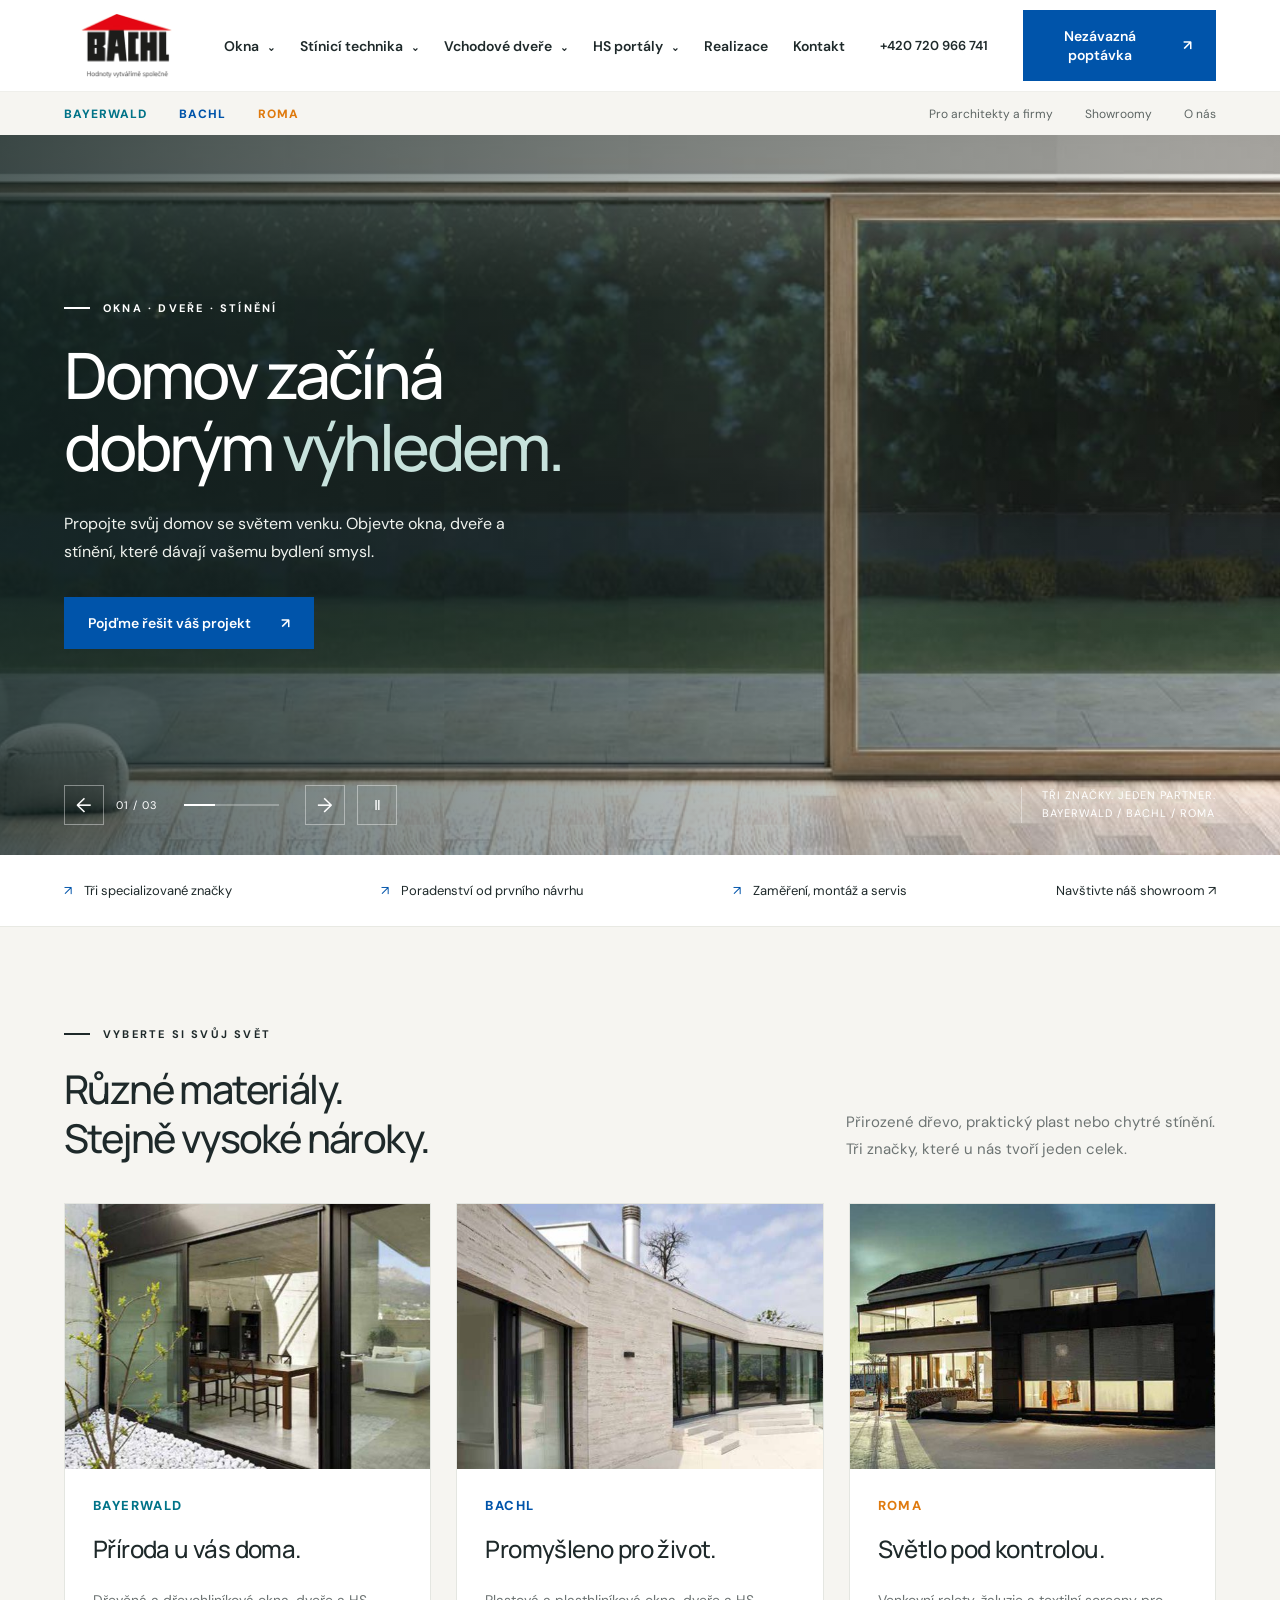
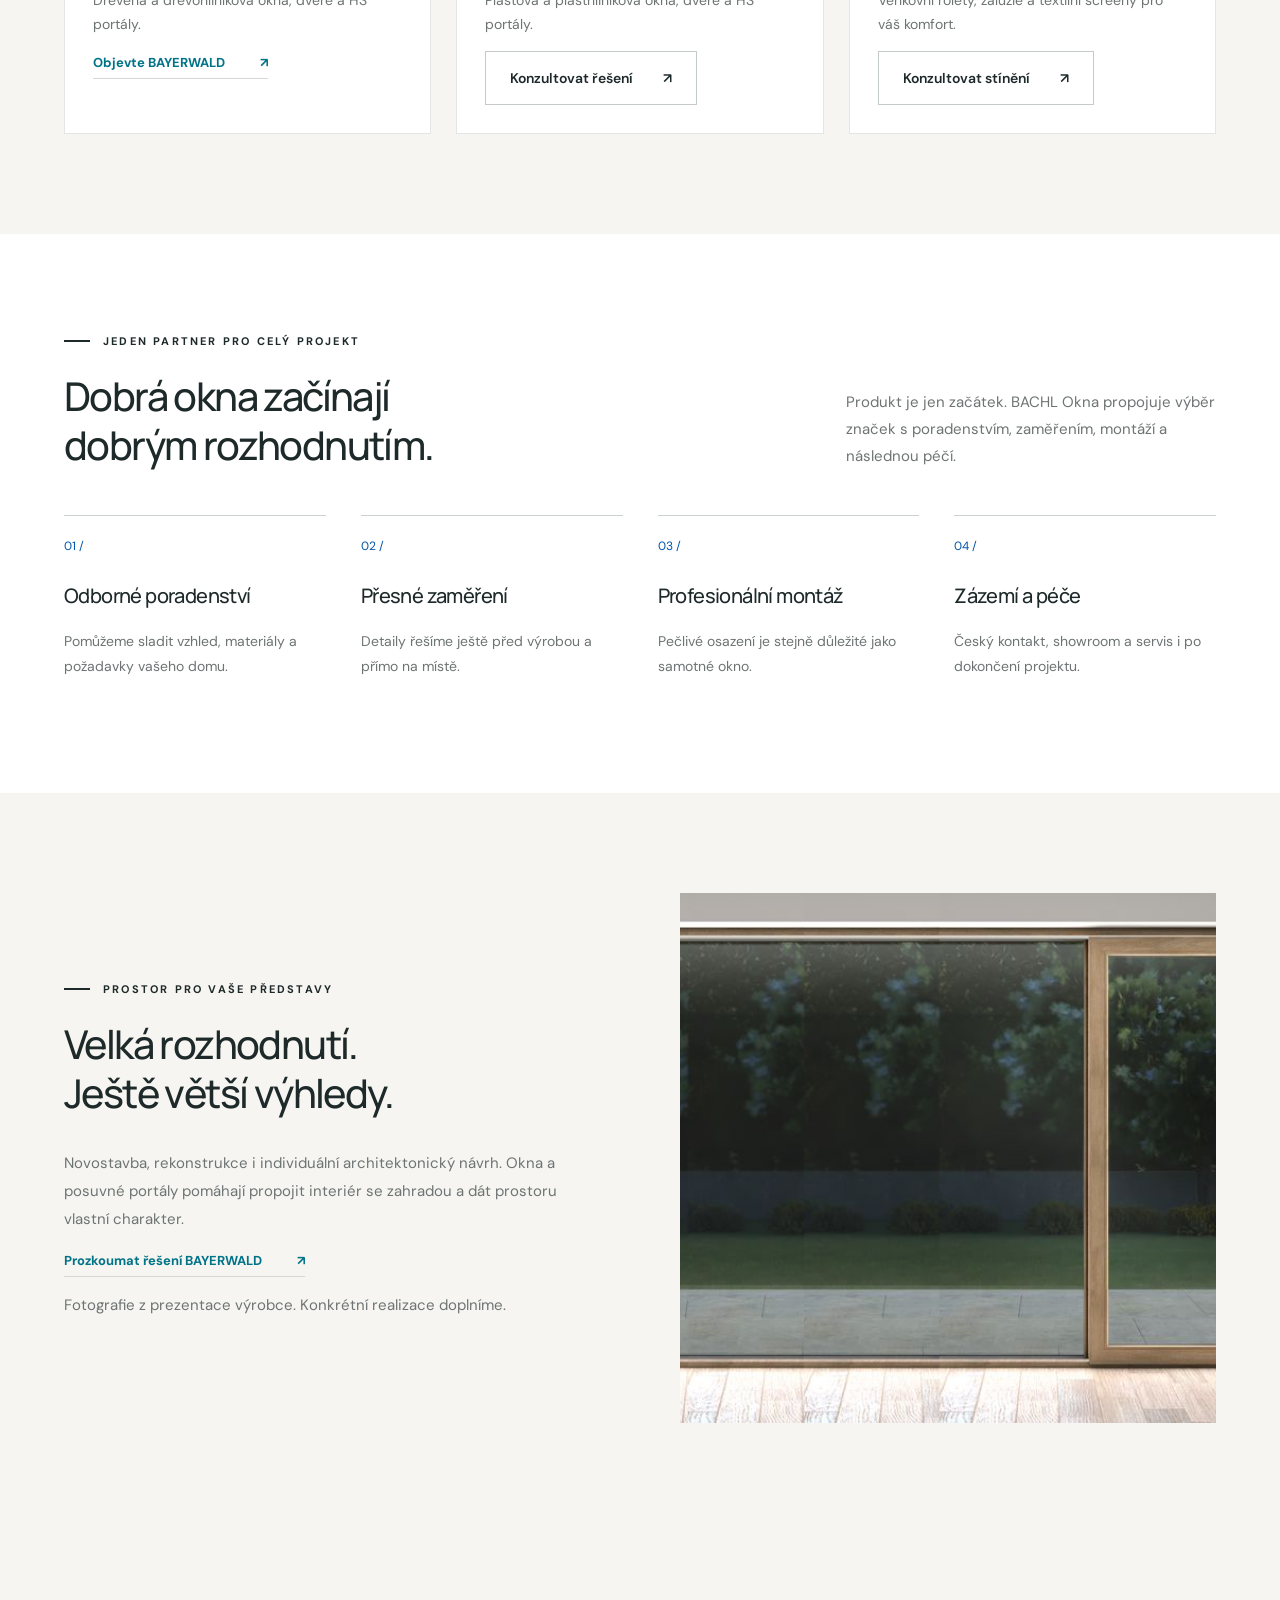
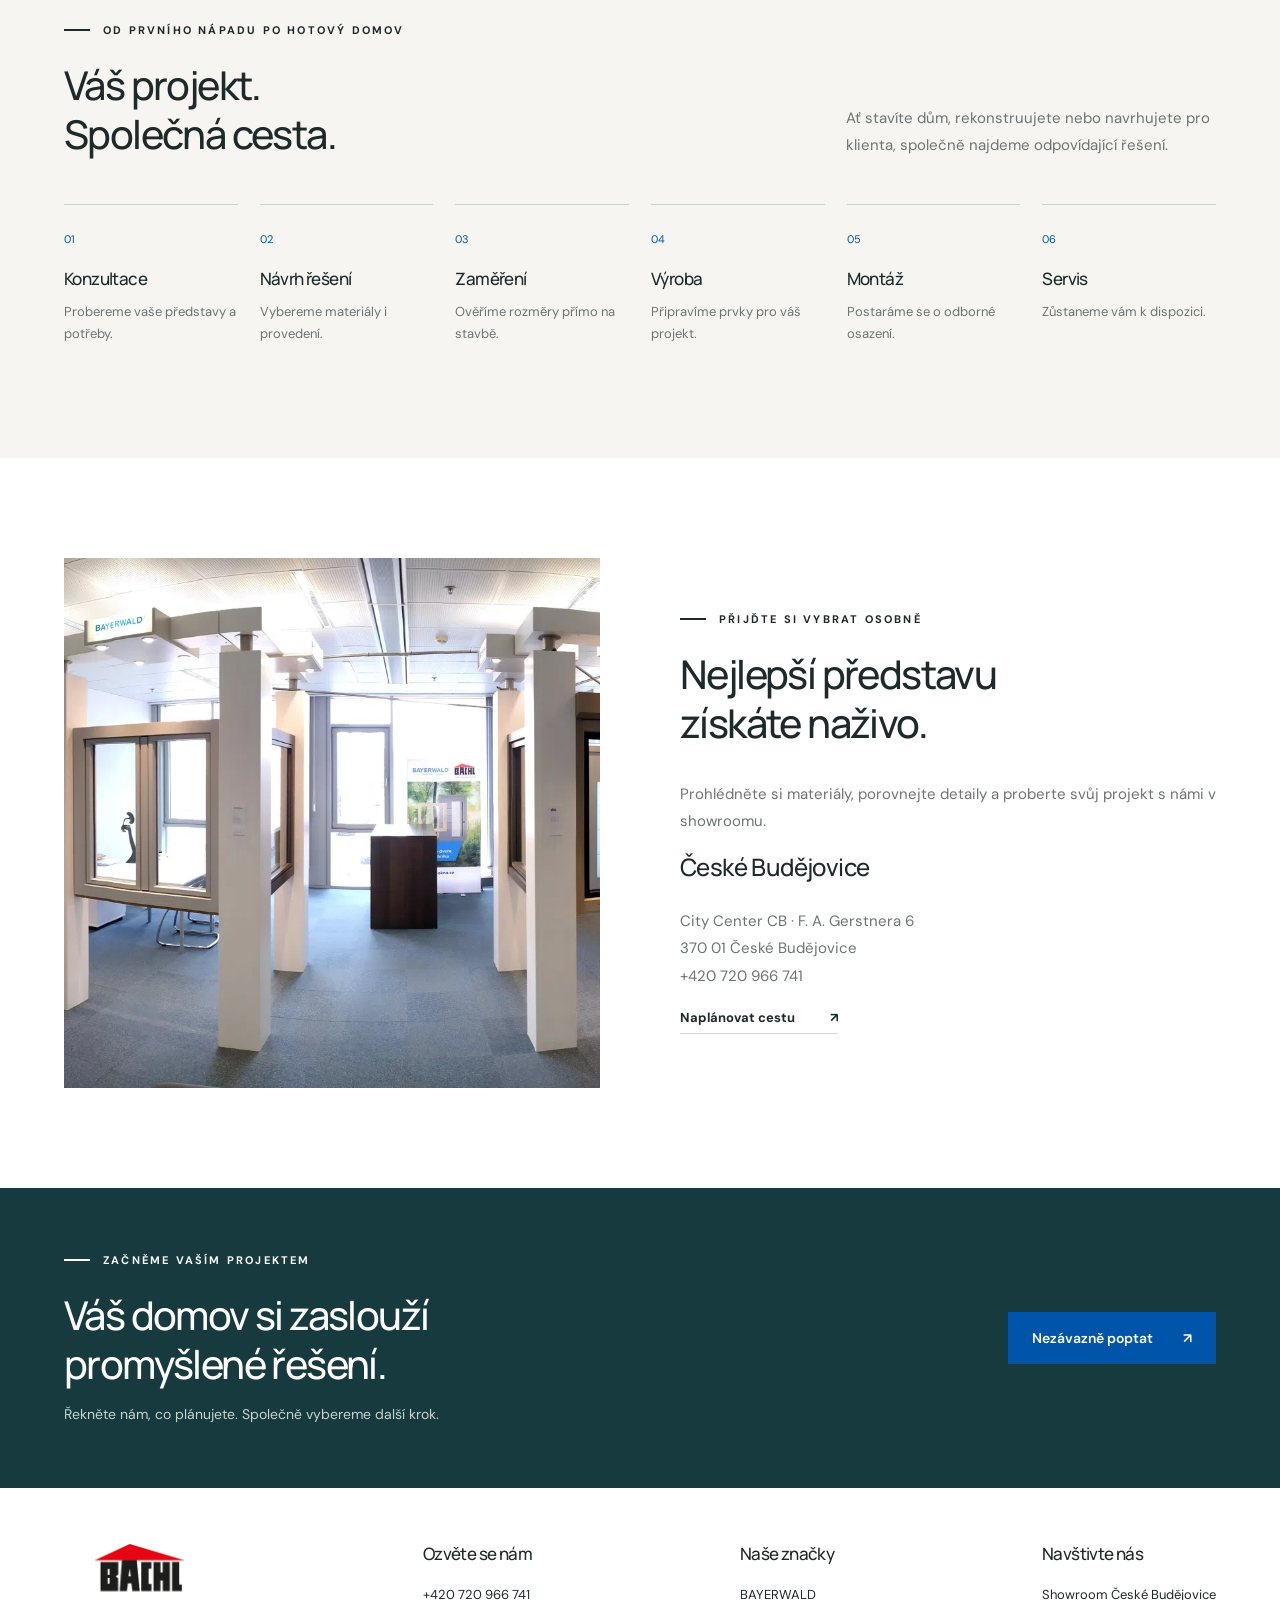
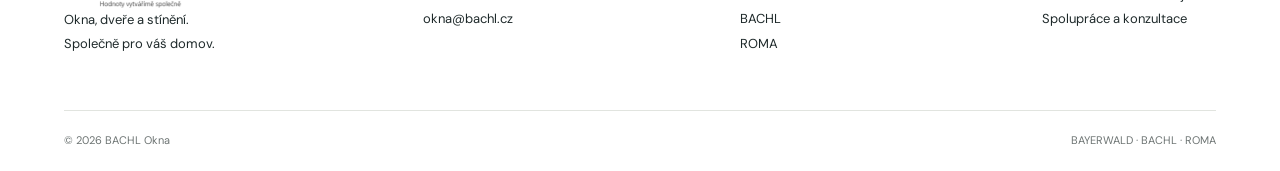
==== index.html @ 71b7810d "Publish homepage and BAYERWALD preview" ====
<!doctype html><html lang="cs"><head><meta charset="utf-8"><meta name="viewport" content="width=device-width,initial-scale=1"><meta name="description" content="Okna, dveře a stínění pro váš domov. Objevte značky BAYERWALD, BACHL a ROMA se společným zázemím BACHL Okna."><meta name="theme-color" content="#0054aa"><title>BACHL Okna | Dobrý výhled začíná doma</title><link rel="stylesheet" href="styles.css"><script src="app.js" defer></script></head><body><div id="app"></div><noscript>Pro plné zobrazení webu povolte JavaScript. Kontakt: <a href="mailto:okna@bachl.cz">okna@bachl.cz</a>, +420 720 966 741.</noscript></body></html>
---- styles.css ----
@import url('https://fonts.googleapis.com/css2?family=DM+Sans:wght@400;500;600;700&family=Manrope:wght@400;500;600;700;800&display=swap');
:root{--ink:#1e292a;--muted:#6d7473;--paper:#f6f5f1;--blue:#0054aa;--teal:#007388;--orange:#df7a0e;--accent:var(--blue)}*{box-sizing:border-box}html{scroll-behavior:smooth;scroll-padding-top:150px}body{margin:0;color:var(--ink);background:#fff;font-family:'DM Sans',sans-serif}body.bayerwald{--accent:var(--teal)}a{color:inherit;text-decoration:none}button,input,select,textarea{font:inherit}button,a,input,textarea,select{touch-action:manipulation}button{cursor:pointer}button:focus-visible,a:focus-visible{outline:3px solid #df7a0e;outline-offset:5px}img{display:block;width:100%;height:100%;object-fit:cover}.wrap{width:min(1320px,90%);margin:auto}.header{position:sticky;top:0;background:#fff;z-index:20}.mainnav{min-height:91px;display:flex;align-items:center;gap:35px}.logo{width:125px;flex-shrink:0}.logo img{height:auto;max-height:65px;object-fit:contain}.primary{display:flex;align-items:center;gap:25px;flex:1}.navitem{position:relative}.navbutton{border:0;background:none;padding:33px 0;color:var(--ink);font-weight:600;font-size:14px;white-space:nowrap}.navbutton span{font-size:10px;margin-left:5px}.dropdown{display:none;position:absolute;top:100%;left:-22px;width:440px;background:#fff;padding:26px;box-shadow:0 18px 35px #152a3022;border-top:3px solid var(--accent);grid-template-columns:1fr 1fr;gap:24px}.navitem.open .dropdown,.navitem:hover .dropdown{display:grid}.dropdown strong{display:block;margin-bottom:13px;font-size:13px}.dropdown a{display:block;font-size:14px;line-height:1.6;padding:6px 0}.blue{color:var(--blue)}.teal{color:var(--teal)}.orange{color:var(--orange)}.phone{font-size:13px;font-weight:600;white-space:nowrap}.btn{border:0;background:var(--accent);color:white;padding:17px 24px;display:inline-flex;align-items:center;justify-content:space-between;gap:30px;font-size:14px;font-weight:600;line-height:1.3}.btn:hover{filter:brightness(.9)}.btn.light{background:white;color:var(--ink)}.btn.outline{background:transparent;border:1px solid #c4cac7;color:var(--ink)}.secondary{background:var(--paper);border-top:1px solid #efefeb}.secondary .wrap{display:flex;justify-content:space-between;align-items:center;min-height:43px}.brandsnav,.secondarylinks{display:flex;gap:32px;font-size:12px}.brandsnav{font-weight:800;letter-spacing:1px}.secondarylinks{color:#5d6563}.mobile-toggle{display:none}.hero{position:relative;min-height:650px;height:calc(100svh - 180px);max-height:850px;color:white;overflow:hidden;background:#354745}.hero-image{position:absolute;inset:0;transition:opacity .5s}.hero:after{content:'';position:absolute;inset:0;background:linear-gradient(90deg,#102322ba 0%,#10232252 55%,#1023220a 100%)}.hero .wrap{position:relative;z-index:1;height:100%;display:flex;flex-direction:column;justify-content:center;padding-top:55px;padding-bottom:95px}.eyebrow{font-size:11px;letter-spacing:2.2px;text-transform:uppercase;font-weight:700;display:flex;align-items:center;gap:13px;margin-bottom:24px}.eyebrow:before{content:'';display:block;width:26px;height:2px;background:currentColor}h1,h2,h3,p{margin-top:0}h1,h2,h3{font-family:Manrope,sans-serif;font-weight:500}h1{font-size:clamp(44px,5vw,74px);line-height:1.13;letter-spacing:-3px;max-width:830px;margin-bottom:26px}h1 em{font-style:normal;color:#c7e2dc}.hero p{font-size:16px;line-height:1.75;max-width:470px;color:#f0f3ee}.hero .btn{align-self:flex-start;margin-top:15px}.hero-bottom{position:absolute;z-index:2;bottom:30px;left:5%;right:5%;display:flex;align-items:center;justify-content:space-between;font-size:11px;letter-spacing:1px}.slider-controls{display:flex;gap:12px;align-items:center}.slider-controls button{border:1px solid #ffffff66;background:transparent;color:white;width:40px;height:40px;font-size:20px}.slider-controls .pause{font-size:14px}.slide-progress{width:95px;height:2px;background:#ffffff44;margin:0 14px}.slide-progress i{display:block;background:white;height:2px;width:33%}.hero-tag{border-left:1px solid #ffffff66;padding-left:20px;line-height:1.6}.introbar{border-bottom:1px solid #e8e9e3}.introbar .wrap{display:flex;justify-content:space-between;gap:24px;padding:27px 0;font-size:13px}.introbar span{display:flex;gap:12px}.introbar b{color:var(--accent);font-weight:400}.section{padding:100px 0}.section.soft{background:var(--paper)}.section-head{display:flex;align-items:flex-end;justify-content:space-between;gap:45px;margin-bottom:40px}.section-head h2{margin:0;max-width:660px}.section-head p{max-width:370px;margin:0;color:var(--muted);font-size:15px;line-height:1.8}h2{font-size:clamp(32px,3.1vw,46px);line-height:1.23;letter-spacing:-1.6px}h3{font-size:24px;line-height:1.35;letter-spacing:-.6px}.subtle{color:var(--muted);line-height:1.8}.cards{display:grid;grid-template-columns:repeat(3,1fr);gap:25px}.brand-card{background:white;border:1px solid #e4e6e1}.card-image{height:265px;overflow:hidden}.card-image img{transition:transform .5s}.brand-card:hover .card-image img{transform:scale(1.04)}.card-body{padding:28px}.brandname{font-weight:800;font-size:13px;letter-spacing:1.4px;margin-bottom:19px;display:block}.card-body p{font-size:14px;color:var(--muted);line-height:1.7;min-height:48px}.textlink{font-size:13px;font-weight:700;display:inline-flex;gap:35px;align-items:center;border-bottom:1px solid #d4d9d6;padding-bottom:7px}.benefits{display:grid;grid-template-columns:repeat(4,1fr);gap:35px;margin-top:45px}.benefit{border-top:1px solid #cbd1cc;padding-top:22px}.benefit .num{font-size:12px;color:var(--accent);display:block;margin-bottom:28px}.benefit h3{font-size:20px}.benefit p{font-size:14px;line-height:1.8;color:var(--muted)}.split{display:grid;grid-template-columns:1fr 1fr;gap:80px;align-items:center}.split-photo{height:530px}.split p{line-height:1.85;color:var(--muted);font-size:15px}.steps{display:grid;grid-template-columns:repeat(6,1fr);gap:22px;margin-top:45px}.step{border-top:1px solid #cbd1cc;padding-top:22px}.step span{font-size:11px;color:var(--accent)}.step h3{font-size:17px;margin:20px 0 10px}.step p{font-size:13px;line-height:1.7;color:var(--muted)}.cta{background:#173a3e;color:#fff;padding:65px 0}.cta .wrap{display:flex;justify-content:space-between;align-items:center;gap:30px}.cta h2{max-width:650px;margin-bottom:16px}.cta p{margin:0;color:#c4d4d3;font-size:14px}.footer{padding:55px 0 24px}.footer-top{display:flex;justify-content:space-between;gap:45px}.footer h3{font-size:17px}.footer p,.footer a{font-size:13px;line-height:1.9}.footer .logo{margin-bottom:18px}.footer-bottom{border-top:1px solid #e1e4df;padding-top:22px;margin-top:40px;display:flex;justify-content:space-between;font-size:11px;color:var(--muted)}.product-grid{display:grid;grid-template-columns:1fr 1fr;gap:30px}.product-grid .card-image{height:330px}.product-grid .card-body{padding:28px 0}.product-grid p{max-width:470px}.product-grid .brand-card{border:0}.product-grid .brandname{margin-bottom:12px}.related{display:flex;gap:20px;margin-top:30px}.related button{flex:1;text-align:left;padding:25px;background:var(--paper);border:0;display:flex;justify-content:space-between;font-weight:600}.faq{max-width:880px;margin:auto}.faq h2{margin-bottom:40px}.faq details{border-bottom:1px solid #d9ddd8;padding:22px 0}.faq summary{cursor:pointer;font-size:17px;line-height:1.5}.faq details p{color:var(--muted);line-height:1.8;font-size:14px;margin:17px 0 0}.breadcrumbs{position:absolute;top:23px;font-size:11px;color:#e0e9e3}.breadcrumbs a{text-decoration:underline}.bayerwald .hero{min-height:620px;max-height:760px}.brand-signature{font-weight:800;letter-spacing:4px;font-size:16px;margin-bottom:25px}.dialog{width:min(600px,94%);border:0;padding:40px;max-height:90vh;color:var(--ink)}.dialog::backdrop{background:#122627b3}.dialog .close{position:absolute;right:16px;top:12px;border:0;background:none;font-size:28px}.dialog h2{font-size:30px;padding-right:20px}.dialog label{display:block;font-size:13px;margin-top:17px}.dialog input,.dialog select,.dialog textarea{width:100%;padding:12px;margin-top:7px;border:1px solid #c6ceca;background:white;border-radius:0}.dialog textarea{height:95px;resize:vertical}.dialog .btn{margin-top:20px;width:100%}.form-note{font-size:12px;line-height:1.7;color:var(--muted)}.context{font-size:12px;color:var(--accent)}.dialog .check{display:flex;gap:10px;align-items:flex-start;line-height:1.6}.check input{width:auto;margin-top:3px}.project-note{font-size:11px;color:var(--muted);margin-top:15px}.desktop-only{display:inline}
@media(min-width:1500px){.hero .wrap{width:1320px}.hero-bottom{left:calc((100% - 1320px)/2);right:calc((100% - 1320px)/2)}}
@media(max-width:1150px){.mainnav{gap:22px}.primary{gap:17px}.phone{display:none}.mainnav .btn{padding:15px}.navbutton{font-size:13px}.logo{width:105px}.hero{min-height:600px}.split{gap:40px}.steps{grid-template-columns:repeat(3,1fr)}}
@media(max-width:850px){.mainnav{min-height:76px;justify-content:space-between}.mainnav>.btn{margin-left:auto}.mobile-toggle{display:block;border:0;background:transparent;font-size:23px;padding:8px}.primary{display:none;position:absolute;top:76px;left:0;right:0;background:white;padding:18px 5%;border-bottom:1px solid #ddd;max-height:75vh;overflow:auto}.primary.mobile-open{display:block}.navbutton{padding:14px 0;width:100%;text-align:left}.dropdown{position:static;box-shadow:none;width:100%;padding:15px;gap:20px}.navitem:hover .dropdown{display:none}.navitem.open .dropdown{display:grid}.secondarylinks{gap:16px;font-size:10px}.brandsnav{gap:20px;font-size:10px}.hero{height:690px;min-height:0;max-height:none}.hero .wrap{padding-top:20px;padding-bottom:75px}h1{letter-spacing:-2px;max-width:620px}.hero p{max-width:420px}.section{padding:65px 0}.cards{gap:16px}.card-image{height:200px}.card-body{padding:20px}h3{font-size:21px}.section-head{display:block}.section-head p{margin-top:23px;max-width:570px}.benefits{grid-template-columns:1fr 1fr;gap:25px}.introbar .wrap{flex-wrap:wrap;font-size:12px}.split{gap:30px}.split-photo{height:440px}.cta .wrap{align-items:flex-start}.cta h2{font-size:32px}.product-grid .card-image{height:240px}}
@media(max-width:580px){.wrap{width:89%}.mainnav>.btn{font-size:11px;padding:13px;gap:12px}.secondary .wrap{justify-content:center;min-height:40px}.secondarylinks{display:none}.brandsnav{width:100%;justify-content:space-between}.hero{height:660px}.hero:after{background:linear-gradient(90deg,#102322b8,#10232255)}.hero-image{object-position:60% center}.hero .wrap{padding-top:5px}.eyebrow{font-size:9px;margin-bottom:22px;letter-spacing:1.7px}h1{font-size:44px;letter-spacing:-2px;line-height:1.16}.hero p{font-size:14px;max-width:330px}.hero-bottom{left:5.5%;right:5.5%}.hero-tag{display:none}.introbar .wrap{display:grid;gap:14px;padding:24px 0}.cards,.split,.product-grid{grid-template-columns:1fr}.cards{gap:25px}.card-image{height:260px}.card-body{padding:26px}.card-body p{min-height:0}.section-head{margin-bottom:30px}.benefits{gap:25px 20px}.benefit h3{font-size:18px}.benefit p{font-size:13px}.benefit .num{margin-bottom:20px}.split-photo{height:380px}.steps{grid-template-columns:1fr 1fr}.cta .wrap{display:block}.cta .btn{margin-top:25px}.footer-top{display:grid;grid-template-columns:1fr 1fr;gap:30px}.footer-top>div:first-child{grid-column:1/-1}.footer-bottom{gap:15px;line-height:1.7}.product-grid{gap:25px}.product-grid .card-image{height:300px}.related{flex-direction:column;margin-top:0}.bayerwald .hero{min-height:690px}.dialog{padding:32px 24px}.dialog h2{font-size:28px}.brand-signature{font-size:14px}.desktop-only{display:none}}@media(prefers-reduced-motion:reduce){html{scroll-behavior:auto}*{transition:none!important}}
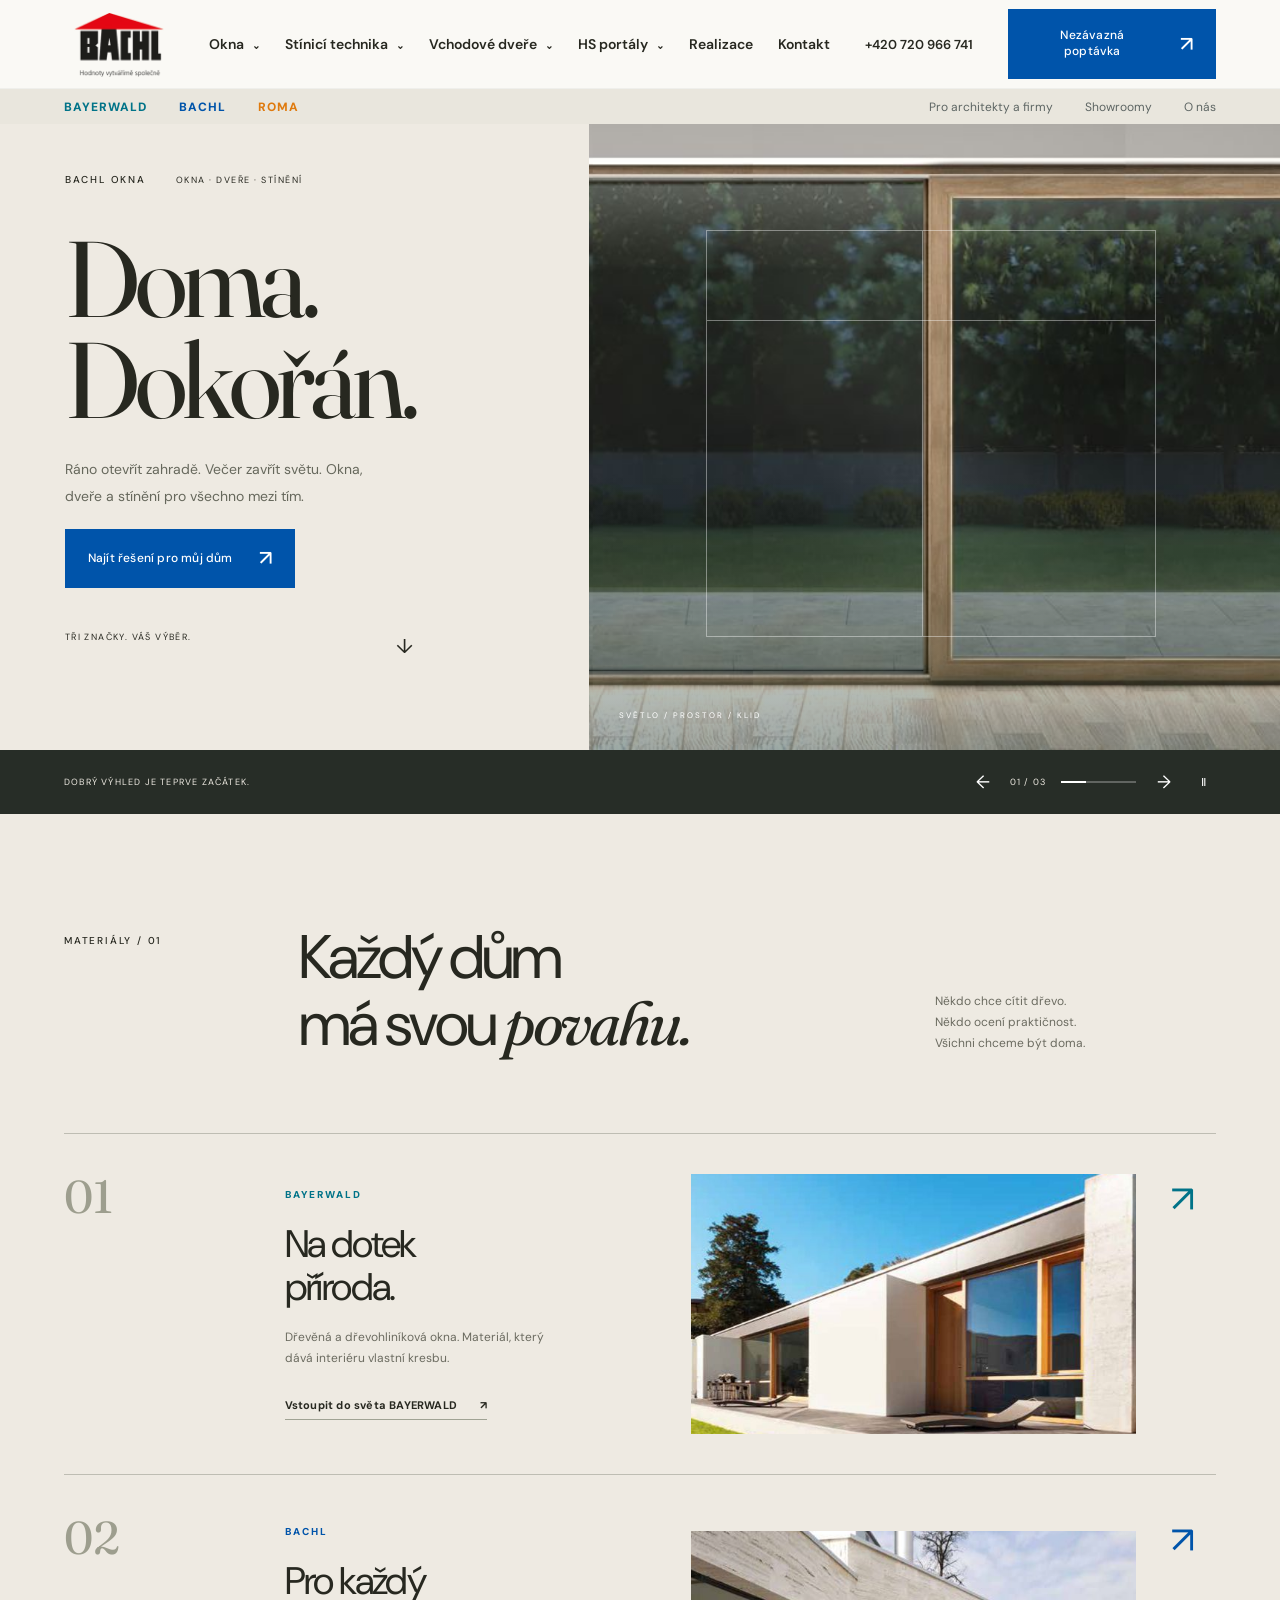
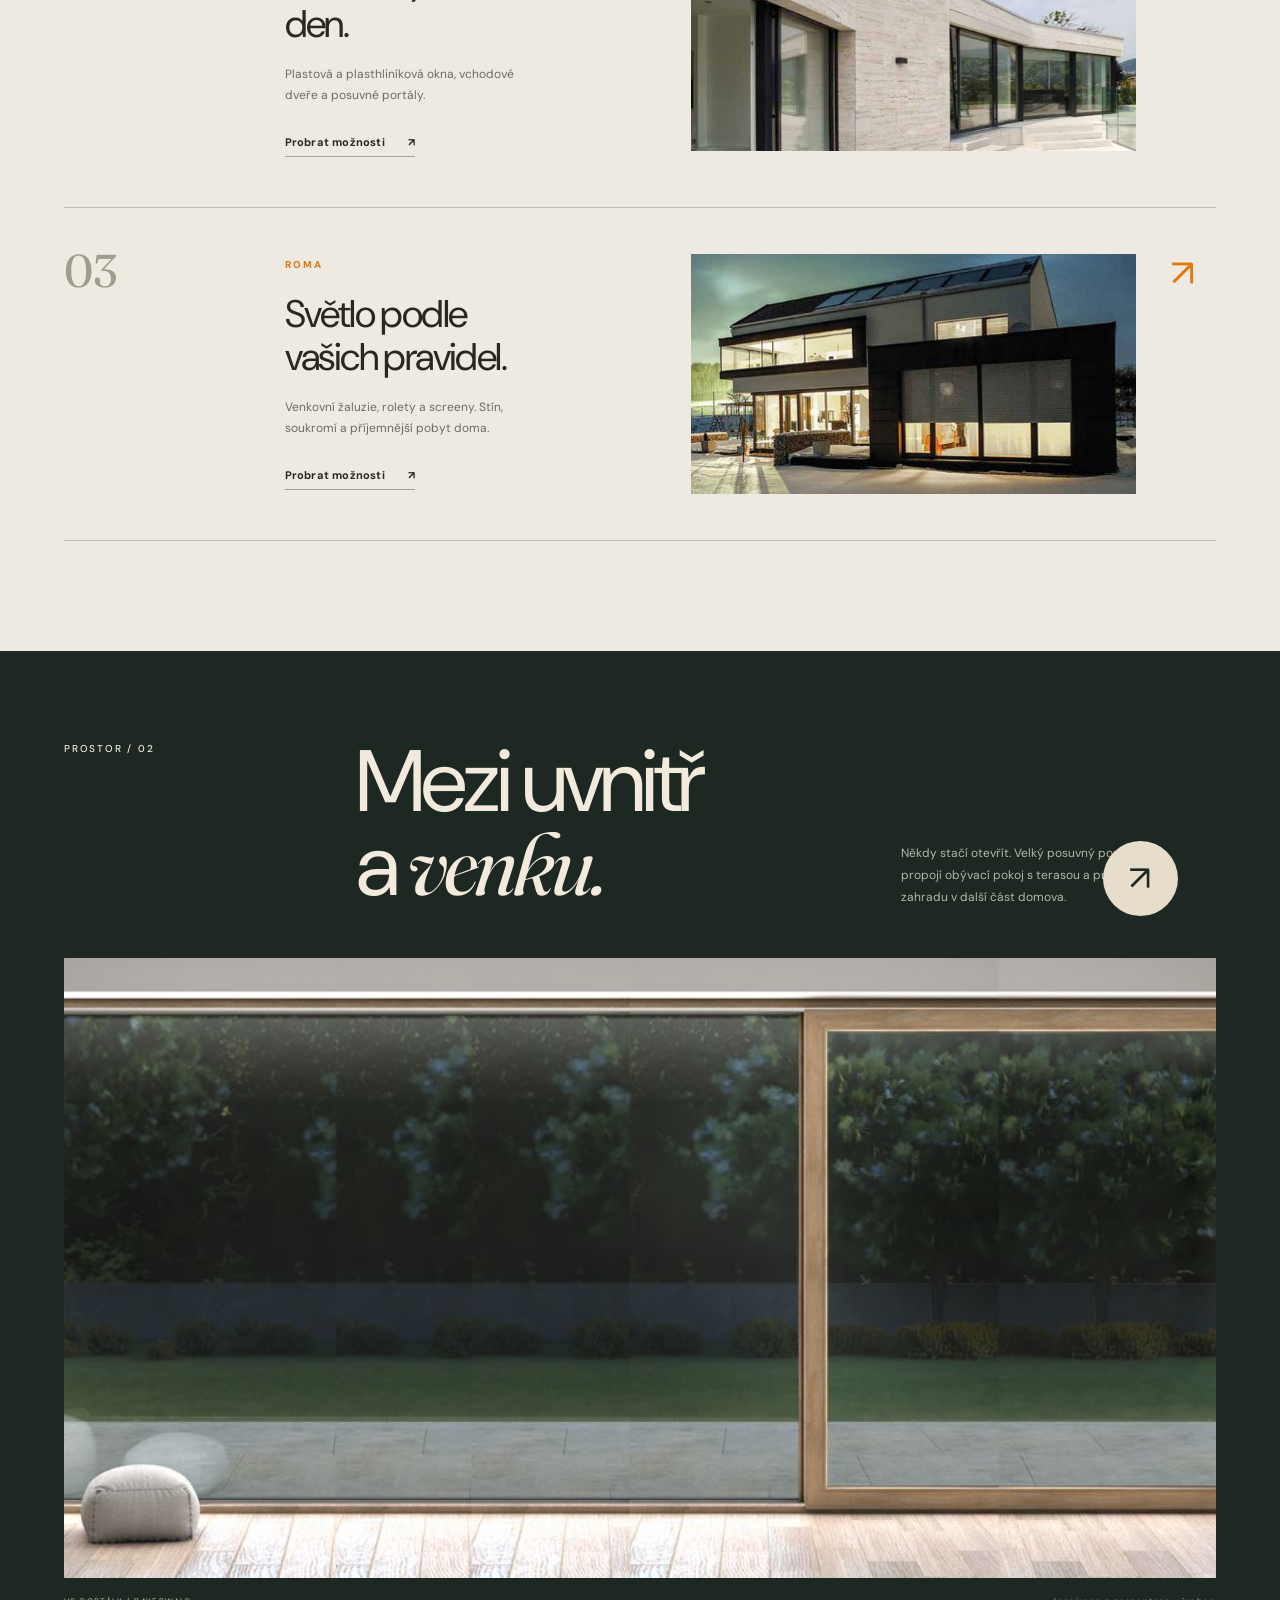
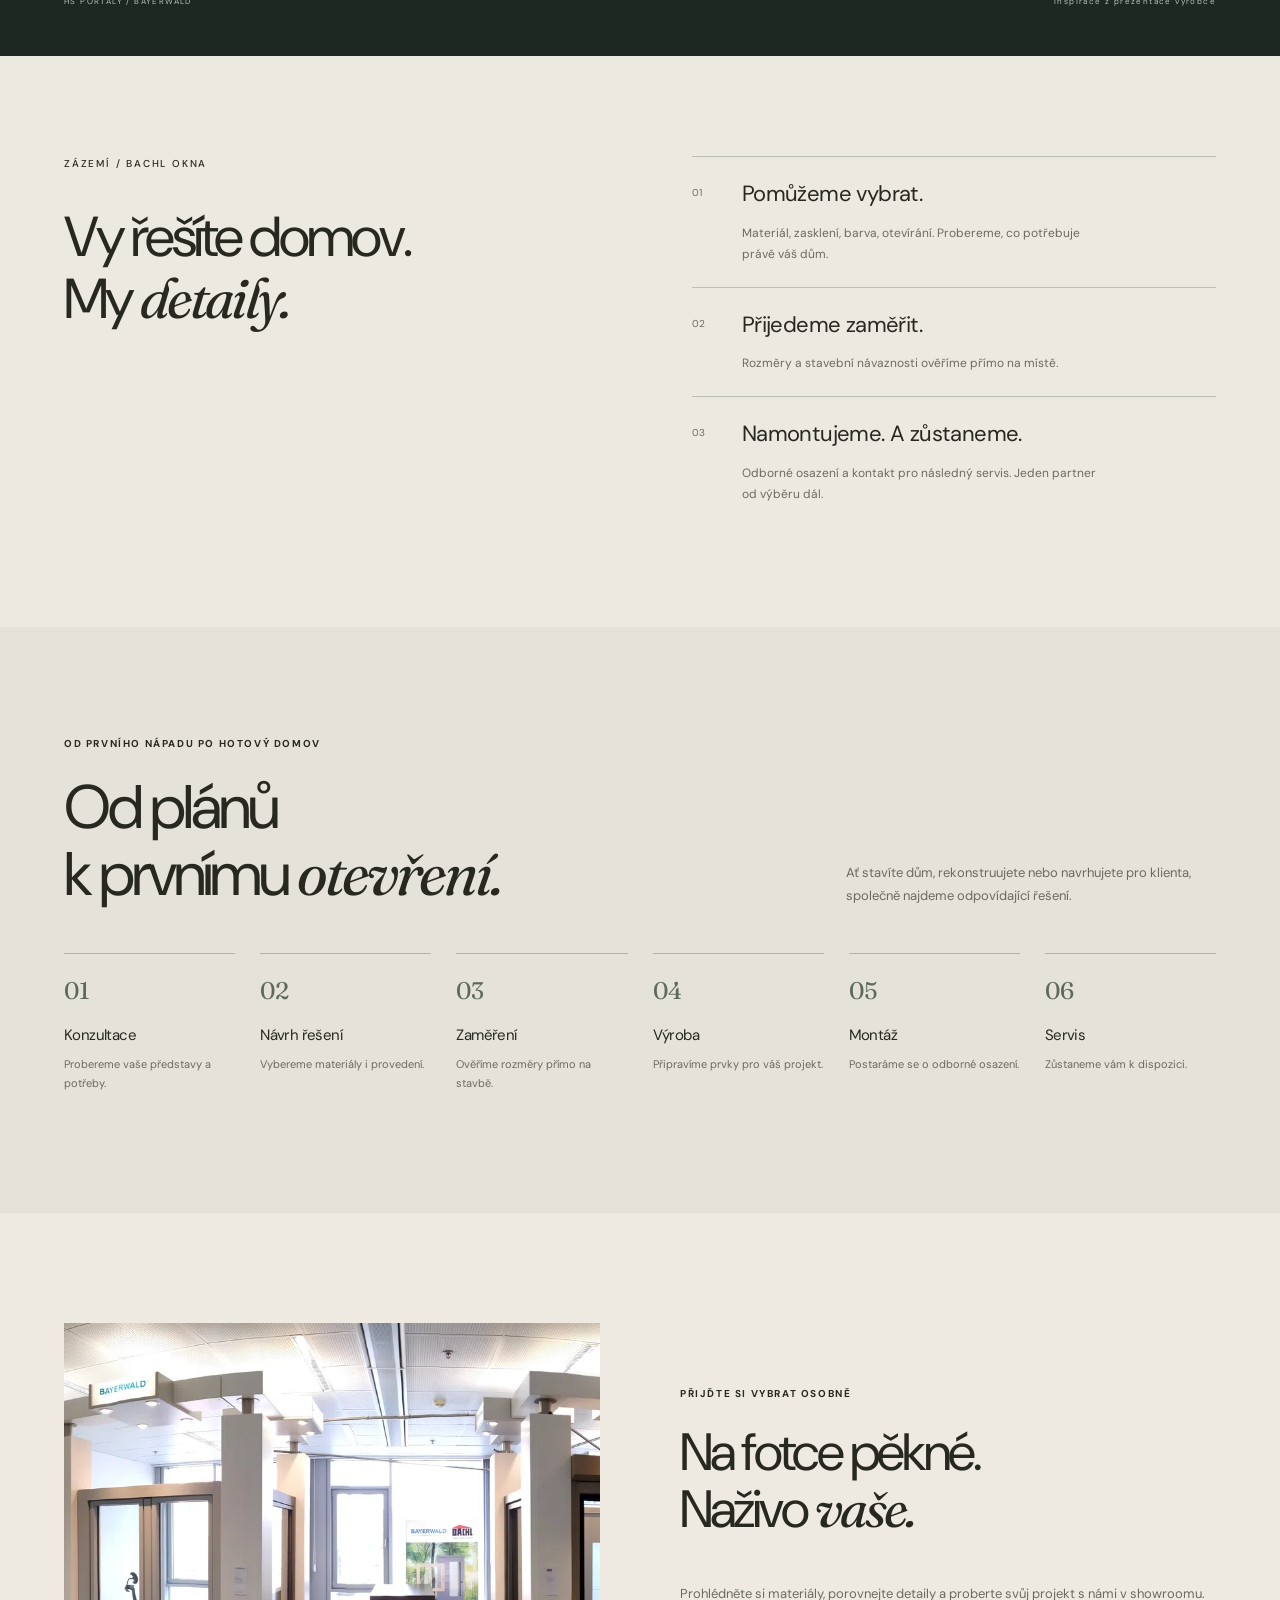
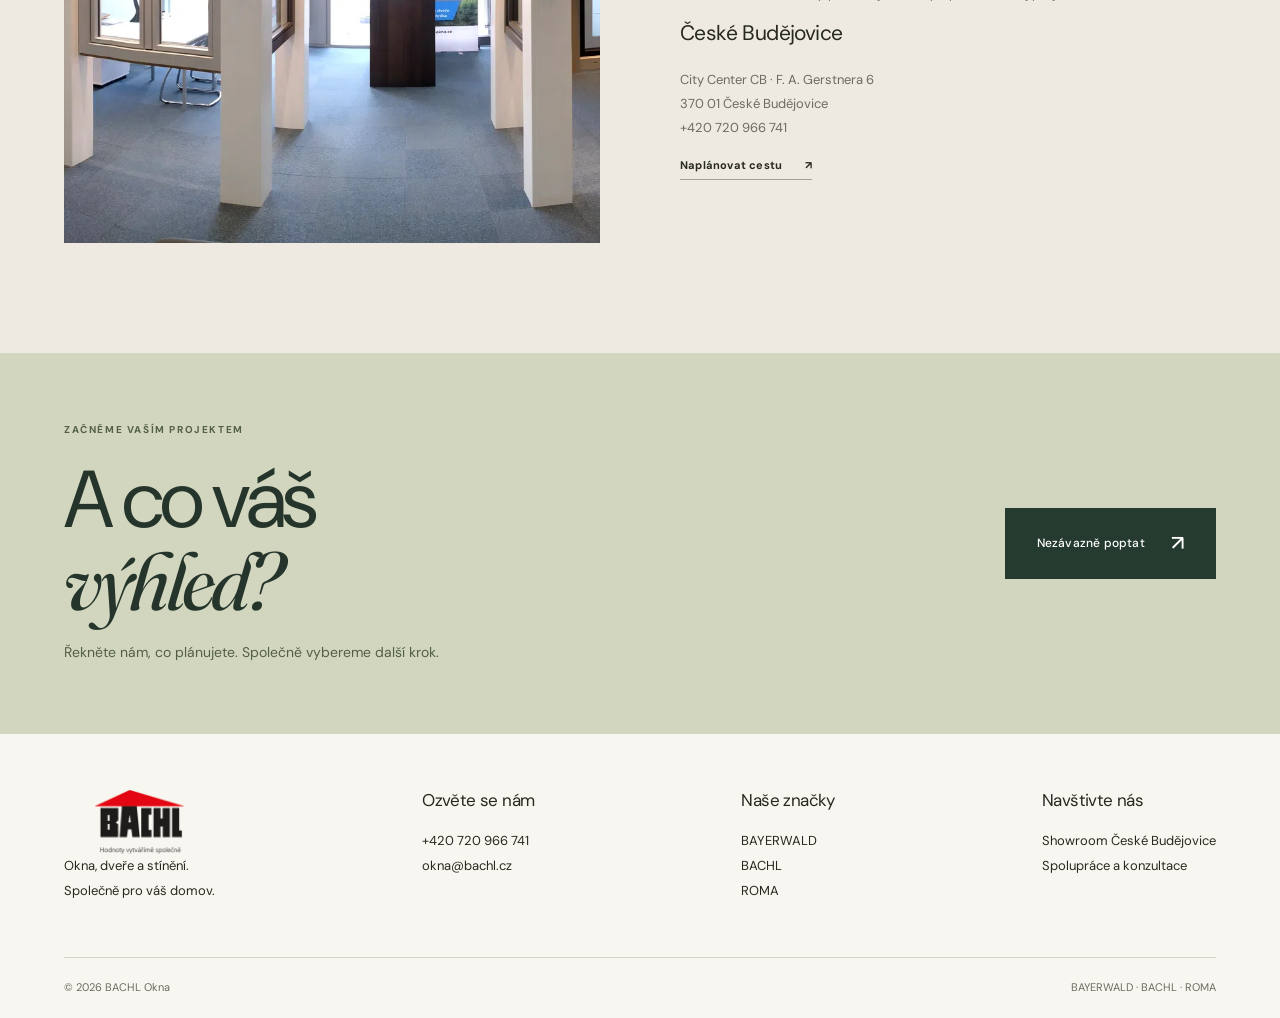
==== commit 21146859: "Redesign around architecture, wood and daylight" ====
--- a/index.html
+++ b/index.html
@@ -1 +1 @@
-<!doctype html><html lang="cs"><head><meta charset="utf-8"><meta name="viewport" content="width=device-width,initial-scale=1"><meta name="description" content="Okna, dveře a stínění pro váš domov. Objevte značky BAYERWALD, BACHL a ROMA se společným zázemím BACHL Okna."><meta name="theme-color" content="#0054aa"><title>BACHL Okna | Dobrý výhled začíná doma</title><link rel="stylesheet" href="styles.css"><script src="app.js" defer></script></head><body><div id="app"></div><noscript>Pro plné zobrazení webu povolte JavaScript. Kontakt: <a href="mailto:okna@bachl.cz">okna@bachl.cz</a>, +420 720 966 741.</noscript></body></html>
+<!doctype html><html lang="cs"><head><meta charset="utf-8"><meta name="viewport" content="width=device-width,initial-scale=1"><meta name="description" content="Okna, dveře a stínění pro váš domov. Objevte značky BAYERWALD, BACHL a ROMA se společným zázemím BACHL Okna."><meta name="theme-color" content="#0054aa"><title>BACHL Okna | Dobrý výhled začíná doma</title><link rel="stylesheet" href="styles.css"><link rel="stylesheet" href="editorial.css"><script src="layouts.js" defer></script><script src="app.js" defer></script></head><body><div id="app"></div><noscript>Pro plné zobrazení webu povolte JavaScript. Kontakt: <a href="mailto:okna@bachl.cz">okna@bachl.cz</a>, +420 720 966 741.</noscript></body></html>
--- a/editorial.css
+++ b/editorial.css
@@ -0,0 +1,6 @@
+@import url('https://fonts.googleapis.com/css2?family=DM+Sans:wght@400;500;600;700&family=Fraunces:ital,opsz,wght,SOFT,WONK@0,9..144,400,0,0;1,9..144,400,0,0&display=swap');
+:root{--paper:#eeeae2;--ink:#272820;--muted:#6b6b60;--line:#bdbeb033;--accent:#0054aa;--serif:'Fraunces',Georgia,serif}body{background:var(--paper);font-family:'DM Sans',sans-serif}.wrap{width:min(1400px,90%)}.header{background:#faf9f5}.mainnav{min-height:88px}.secondary{background:#e9e6dd}.secondary .wrap{min-height:35px}.btn{border-radius:0;font-size:12px;font-weight:500;letter-spacing:.2px;padding:19px 23px;gap:26px}.btn span{font-size:21px;line-height:1}.logo{width:110px}.folio{font-size:10px;letter-spacing:1.8px;font-weight:500;line-height:1.6;display:block}.eyebrow{letter-spacing:1.6px;font-size:10px}.eyebrow:before{display:none}h1,h2,h3{font-family:'DM Sans',sans-serif}h2 em,h3 em{font-family:var(--serif);font-weight:400}h2{font-size:clamp(40px,4.8vw,72px);font-weight:400;line-height:1.08;letter-spacing:-3px}h3{font-weight:400}p{line-height:1.75}.section{padding:110px 0}.section.soft{background:#e4e2d9}.editorial-hero{display:grid;grid-template-columns:46% 54%;grid-template-rows:1fr 64px;height:auto;max-height:none;min-height:690px;background:var(--paper);color:var(--ink);position:relative;overflow:hidden}.hero.editorial-hero:after{display:none}.hero-copy{padding:48px 8% 32px 11%;display:flex;flex-direction:column;position:relative;z-index:2;align-items:flex-start}.hero-kicker{display:flex;gap:30px;font-size:9px;letter-spacing:1.5px;text-transform:uppercase;align-items:center;margin-bottom:40px;flex-wrap:wrap}.hero h1{font-family:var(--serif);font-weight:400;letter-spacing:-5px;line-height:.94;font-size:clamp(76px,8.4vw,132px);margin-bottom:26px}.hero h1 em{color:inherit;font-family:var(--serif);font-weight:400}.hero p{color:#66685c;font-size:14px;max-width:335px;line-height:1.9;margin-bottom:20px}.hero .btn{margin-top:0}.hero-discover{font-size:9px;letter-spacing:1.4px;margin-top:42px;display:flex;justify-content:space-between;width:100%;gap:12px;line-height:1.6;max-width:350px}.hero-discover span{font-size:20px}.hero-visual{position:relative;margin:0;overflow:hidden;min-height:600px;background:#3b4841}.hero-image{position:absolute;height:100%;width:100%;object-fit:cover;object-position:60% center;inset:0}.hero-visual:after{content:'';position:absolute;inset:0;background:linear-gradient(0deg,#14291b66,transparent 45%);pointer-events:none}.window-outline{position:absolute;width:65%;height:65%;left:17%;top:17%;border:1px solid #ffffff66;z-index:1;pointer-events:none}.window-outline:before,.window-outline:after{content:'';position:absolute;background:#ffffff66}.window-outline:before{height:100%;width:1px;left:48%}.window-outline:after{height:1px;width:100%;top:22%}.image-coordinate{position:absolute;z-index:1;bottom:30px;left:30px;color:white;font-size:8px;letter-spacing:2px}.editorial-hero .hero-bottom{grid-column:1/-1;position:static;background:#272d27;color:#eeeae2;padding:0 5%;font-size:9px;letter-spacing:1.2px;border-top:0}.slider-controls{gap:15px}.slider-controls button{border:0;width:25px;height:30px;font-size:18px}.slider-controls .pause{font-size:11px}.slide-progress{width:75px;margin:0}.bayer-hero{background:#173f3d;color:#f4ecdf;grid-template-columns:46% 54%}.bayer-hero .hero-copy{padding-top:40px}.bayer-hero h1{font-size:clamp(80px,7.8vw,124px);line-height:.89;letter-spacing:-4px;margin-bottom:24px}.bayer-hero .hero-kicker{margin-bottom:24px}.bayer-hero p{color:#c3d1c7}.bayer-hero .btn{background:#eee4d2;color:#173f3d}.bayer-hero .hero-bottom{background:#123230}.bayer-hero .hero-visual img{object-position:53% center}.bayer-hero .window-outline{width:70%;height:74%;top:13%;left:15%}.photo-stamp{position:absolute;bottom:65px;right:28px;font-size:62px;font-weight:700;line-height:.85;letter-spacing:-3px;color:#fff9ed;z-index:1}.photo-stamp span{display:block;font-size:8px;letter-spacing:1.5px;font-weight:400;margin-top:15px}.editorial-heading{display:grid;grid-template-columns:1fr 3fr 1.4fr;gap:35px;margin-bottom:75px;align-items:end}.editorial-heading .folio{align-self:start;padding-top:9px}.editorial-heading h2{margin:0}.editorial-heading p{font-size:12px;margin:0;color:var(--muted);padding-bottom:4px}.world-row{display:grid;grid-template-columns:1fr 2fr 2.4fr 45px;gap:35px;align-items:center;padding:40px 0;border-top:1px solid #bebdb3;position:relative}.world-row:last-child{border-bottom:1px solid #bebdb3}.world-number{align-self:start;font-family:var(--serif);font-size:46px;line-height:1;color:#9d9e8e}.world-copy{padding:10px 0}.world-copy .brandname{font-size:10px;margin-bottom:22px;letter-spacing:2px}.world-copy h3{font-size:clamp(28px,3vw,45px);letter-spacing:-1.6px;line-height:1.12;margin-bottom:18px}.world-copy p{font-size:12px;max-width:260px;color:var(--muted);margin-bottom:24px}.world-photo{height:260px;overflow:hidden}.world-row:nth-of-type(2) .world-photo{height:220px}.world-row:nth-of-type(3) .world-photo{height:240px}.world-photo img{transition:transform .6s}.world-row:hover img{transform:scale(1.035)}.world-mark{align-self:start;font-size:38px;font-weight:400}.plain-button{border-top:0;border-left:0;border-right:0;border-radius:0;background:transparent;text-align:left;padding-left:0;padding-right:0;color:inherit;cursor:pointer}.textlink{font-size:11px;gap:23px;letter-spacing:.2px;border-bottom-color:#a0a394}.space-story{position:relative;background:#1e2823;color:#f2ebdd;padding:90px 5% 50px}.story-heading{display:grid;grid-template-columns:1fr 2fr 1.25fr;gap:40px;align-items:end;margin-bottom:50px}.story-heading .folio{align-self:start}.story-heading h2{font-size:clamp(56px,6.8vw,110px);margin:0;line-height:.95;letter-spacing:-4px}.story-heading p{font-size:12px;line-height:1.85;color:#aeb9ac;margin:0;max-width:270px}.space-story figure{margin:0;width:100%}.space-story figure>img{height:min(50vw,620px);object-fit:cover}.photo-caption{display:flex;justify-content:space-between;padding-top:18px;font-size:8px;letter-spacing:1.4px;color:#b7c1b5;gap:15px}.round-link{display:flex;align-items:center;justify-content:center;width:75px;height:75px;border-radius:50%;background:#e6ddca;color:#1e2823;font-size:35px;position:absolute;right:8%;top:calc(90px + 100px);z-index:1}.partner-section{padding:100px 0;background:#ece9e1}.partner-section>.wrap{display:grid;grid-template-columns:1fr 1fr;gap:9%}.partner-title .folio{margin-bottom:35px}.partner-title h2{font-size:clamp(40px,4.4vw,65px)}.service-list article{border-top:1px solid #bcbfb2;display:grid;grid-template-columns:25px 1fr;column-gap:25px;padding:22px 0}.service-list article>span{font-size:10px;color:var(--muted);padding-top:7px}.service-list h3{font-size:22px;letter-spacing:-.6px;margin-bottom:14px}.service-list p{grid-column:2;font-size:12px;color:var(--muted);max-width:370px;margin-bottom:0}.section-head h2{max-width:800px}.section-head p{font-size:13px}.steps{gap:25px}.step{border-color:#aeb3a5}.step span{color:#5d695c;font-family:var(--serif);font-size:24px}.step h3{font-size:15px}.step p{font-size:11px}.split-photo{height:520px}.split h2{font-size:clamp(38px,4.1vw,60px)}.split p{font-size:13px}.split h3{font-size:21px}.cta{background:#d2d6be;color:#26352b;padding:70px 0}.cta .eyebrow,.cta p{color:#526045}.cta h2{font-size:clamp(54px,6.3vw,96px);font-weight:400;letter-spacing:-4px;line-height:1}.cta .btn{background:#263b2f;padding:25px 32px}.footer{background:#f8f6f0}.footer-bottom{border-color:#d3d3c7}.material-manifesto{text-align:center;position:relative;padding:95px 5%;background:#e9e3d7}.material-manifesto>.folio{margin-bottom:30px}.material-manifesto>p{font-family:var(--serif);font-size:clamp(40px,5.7vw,86px);line-height:1.06;letter-spacing:-3px;margin:0}.material-manifesto em{color:#007388}.manifesto-note{display:block;font-size:10px;line-height:1.9;letter-spacing:.3px;color:var(--muted);margin-top:28px}.material-section{padding:100px 0;background:#f6f3eb}.material-layout{display:grid;grid-template-columns:1.3fr 1fr;gap:8%;align-items:center}.material-image{position:relative;margin:0;height:530px;background:#b4b6a2}.material-image img{object-position:center}.image-index{position:absolute;bottom:20px;left:20px;background:#f4eee1;padding:10px 14px;font-size:8px;letter-spacing:1.5px}.material-tabs{display:flex;gap:22px;border-bottom:1px solid #d0d1c6;margin-bottom:40px}.material-tabs button{background:none;border:0;border-bottom:2px solid transparent;font-size:12px;display:flex;align-items:center;gap:10px;padding:0 0 15px;color:var(--muted)}.material-tabs button.active{color:var(--ink);border-color:#007388}.swatch{display:inline-block;width:20px;height:20px;border-radius:50%}.wood-swatch{background:repeating-linear-gradient(85deg,#ad7e4d 0 2px,#b68c5e 2px 5px,#c39763 5px 7px)}.alu-swatch{background:linear-gradient(120deg,#253b3c,#72817e)}.material-info>.folio{color:var(--teal);margin-bottom:20px}.material-info h3{font-family:var(--serif);font-size:clamp(38px,4vw,60px);line-height:1.04;letter-spacing:-1.8px;margin-bottom:22px}.material-info>p{font-size:13px;color:var(--muted);max-width:370px}.material-facts{font-size:11px;margin:25px 0}.material-facts>div{display:flex;justify-content:space-between;gap:15px;border-bottom:1px solid #d4d5cb;padding:11px 0}.material-facts dt{color:var(--muted)}.material-facts dd{margin:0}.product-related{display:flex;align-items:center;gap:40px;margin-top:45px;border-top:1px solid #d2d3c7;padding-top:25px}.product-related>span{font-size:9px;letter-spacing:1.5px;margin-right:auto}.product-related button{background:none;border:0;border-bottom:1px solid #b2b9a8;padding:10px 0;font-size:14px;display:flex;gap:30px}.maker-section{background:#b9c5b5;padding:70px 0}.maker-grid{display:grid;grid-template-columns:1.3fr 1fr 1fr;gap:50px;align-items:end;margin-top:35px}.maker-grid h2{font-size:55px;margin:0}.maker-grid .brandname{font-size:10px}.maker-grid p{font-size:12px;line-height:1.9;margin:0}.editorial-faq{background:#f7f4ed}.editorial-faq>.wrap{display:grid;grid-template-columns:1fr 1fr;gap:8%}.editorial-faq .folio{margin-bottom:30px}.editorial-faq h2{font-size:clamp(38px,4.3vw,62px)}.editorial-faq details{border-bottom:1px solid #bfc4b5;padding:21px 0}.editorial-faq summary{list-style:none;display:flex;align-items:center;gap:20px;cursor:pointer;font-size:14px}.editorial-faq summary::-webkit-details-marker{display:none}.editorial-faq summary>span{color:#8a9383;font-size:10px}.editorial-faq summary>b{margin-left:auto;font-size:25px;font-weight:400}.editorial-faq details[open] summary>b{transform:rotate(45deg)}.editorial-faq details p{font-size:12px;line-height:1.9;color:var(--muted);padding-left:33px;margin-top:15px}.dialog h2{letter-spacing:-1px}.dialog .form-note{color:var(--muted)}
+@media(min-width:1600px){.hero-copy{padding-left:max(8%,calc((100vw - 1400px)/2))}.hero.editorial-hero{min-height:760px}.hero-visual{min-height:696px}}
+@media(max-width:1100px){.mainnav{gap:20px}.primary{gap:14px}.navbutton{font-size:12px}.mainnav>.btn{font-size:11px;padding:15px}.hero-kicker{gap:20px}.hero-copy{padding-left:10%;padding-right:7%}.hero h1{font-size:90px}.hero-visual{min-height:580px}.hero.editorial-hero{min-height:644px}.bayer-hero h1{font-size:96px}.editorial-heading{grid-template-columns:.8fr 2.2fr 1fr;gap:22px}.world-row{grid-template-columns:.6fr 2fr 2fr 30px;gap:25px}.story-heading{grid-template-columns:.6fr 2.1fr 1.3fr;gap:25px}.round-link{top:200px;width:60px;height:60px}.material-layout{gap:5%}.material-image{height:480px}}
+@media(max-width:850px){.mainnav{min-height:76px}.primary{top:76px}.hero.editorial-hero{grid-template-columns:48% 52%;min-height:600px;grid-template-rows:1fr 60px}.hero-copy{padding:35px 8% 25px 11%}.hero h1{font-size:76px;letter-spacing:-3px}.hero-kicker{font-size:8px;gap:12px;margin-bottom:30px}.hero-kicker .folio{font-size:9px}.hero p{font-size:12px;line-height:1.8}.hero-discover{font-size:8px;margin-top:25px}.hero-visual{min-height:540px}.hero .btn{font-size:10px;padding:16px;gap:20px}.bayer-hero h1{font-size:79px}.photo-stamp{font-size:45px;right:17px;bottom:65px}.photo-stamp span{font-size:6px}.hero-footnote{max-width:200px;line-height:1.8}.editorial-heading{grid-template-columns:1fr 2fr}.editorial-heading p{grid-column:2}.editorial-heading h2{font-size:48px}.world-row{grid-template-columns:45px 1fr 1fr;gap:20px}.world-mark{display:none}.world-copy h3{font-size:32px}.world-photo,.world-row:nth-of-type(2) .world-photo,.world-row:nth-of-type(3) .world-photo{height:240px}.story-heading{grid-template-columns:1fr 2fr}.story-heading p{grid-column:2;max-width:400px}.story-heading h2{font-size:70px}.round-link{top:auto;bottom:80px}.partner-section>.wrap{gap:7%}.partner-title h2{font-size:45px}.service-list article{gap:15px}.service-list h3{font-size:19px}.material-info h3{font-size:42px}.material-image{height:480px}.material-tabs{gap:15px}.material-tabs button{font-size:10px}.maker-grid{gap:25px}.maker-grid h2{font-size:39px}.product-related{gap:25px}.product-related button{font-size:12px;gap:18px}.editorial-faq summary{font-size:13px;gap:13px}.image-coordinate{left:20px;font-size:7px;max-width:200px;line-height:1.7}}
+@media(max-width:580px){h2{letter-spacing:-1.5px}.section{padding:65px 0}.hero.editorial-hero{display:grid;grid-template-columns:1fr;grid-template-rows:auto auto auto;min-height:0;height:auto}.hero-copy{padding:30px 5.5% 30px;min-height:415px}.hero-kicker{width:100%;justify-content:space-between;margin-bottom:28px}.hero h1{font-size:clamp(76px,20vw,106px);line-height:.92;letter-spacing:-3px;margin-bottom:20px}.hero p{max-width:280px;font-size:12px;line-height:1.8}.hero .btn{padding:17px 20px;font-size:11px}.hero-discover{position:absolute;right:5.5%;bottom:30px;width:30px;max-width:none;font-size:0;margin:0;display:block}.hero-discover span{font-size:25px;display:block}.hero-visual{height:340px;min-height:0}.hero-visual img{object-position:center}.window-outline{width:65%;height:75%;left:17%;top:12%}.image-coordinate{bottom:20px;left:20px}.hero.editorial-hero .hero-bottom{grid-column:1;height:58px;font-size:8px;gap:15px;padding:0 5.5%}.hero-footnote{max-width:130px;font-size:7px}.slider-controls{gap:10px}.slide-progress{width:40px}.slider-controls button{width:20px;font-size:16px}.bayer-hero .hero-copy{min-height:500px;padding-top:30px}.bayer-hero h1{font-size:96px;line-height:.86;letter-spacing:-3px}.bayer-hero .hero-kicker{margin-bottom:27px}.bayer-hero p{max-width:290px}.bayer-hero .hero-visual{height:370px}.bayer-hero .hero-bottom{font-size:7px!important}.photo-stamp{font-size:56px;bottom:60px;right:20px}.photo-stamp span{font-size:7px}.editorial-heading{display:block;margin-bottom:40px}.editorial-heading .folio{margin-bottom:24px}.editorial-heading h2{font-size:45px;line-height:1.1;letter-spacing:-2px}.editorial-heading p{margin-top:24px;font-size:12px}.world-row{grid-template-columns:32px 1fr;gap:20px;padding:28px 0}.world-number{font-size:30px}.world-copy{padding:0}.world-copy .brandname{font-size:9px;margin-bottom:17px}.world-copy h3{font-size:37px}.world-copy p{max-width:300px}.world-photo,.world-row:nth-of-type(2) .world-photo,.world-row:nth-of-type(3) .world-photo{grid-column:2;height:230px}.world-copy .textlink{margin-bottom:8px}.space-story{padding:55px 5.5% 35px}.story-heading{display:block;margin-bottom:30px}.story-heading .folio{margin-bottom:25px}.story-heading h2{font-size:69px;letter-spacing:-3px}.story-heading p{margin-top:25px;max-width:280px;font-size:12px}.space-story figure>img{height:340px;object-position:60% center}.photo-caption{font-size:6px;line-height:1.8;gap:15px}.round-link{width:56px;height:56px;font-size:27px;right:10%;bottom:95px}.partner-section{padding:60px 0}.partner-section>.wrap{grid-template-columns:1fr;gap:25px}.partner-title h2{font-size:45px}.service-list article{padding:23px 0;gap:20px}.service-list h3{font-size:23px}.service-list p{font-size:12px}.section-head h2{font-size:43px}.section-head p{font-size:12px}.steps{gap:25px}.step span{font-size:25px}.step h3{font-size:16px}.step p{font-size:12px}.split{gap:30px}.split-photo{height:350px}.split h2{font-size:43px}.cta{padding:55px 0}.cta h2{font-size:66px;letter-spacing:-3px}.cta p{font-size:12px;max-width:260px}.cta .btn{padding:20px 24px}.footer-top{gap:25px}.footer h3{font-size:15px}.footer p,.footer a{font-size:12px}.material-manifesto{padding:60px 5.5%}.material-manifesto>.folio{font-size:8px}.material-manifesto>p{font-size:45px;letter-spacing:-2px}.manifesto-note{font-size:10px}.material-section{padding:65px 0}.material-layout{grid-template-columns:1fr;gap:30px}.material-image{height:350px}.material-tabs{margin-bottom:30px;gap:30px}.material-tabs button{font-size:12px}.material-info h3{font-size:49px}.material-info>p{max-width:100%;font-size:13px}.material-facts{font-size:12px}.product-related{flex-wrap:wrap;gap:15px 30px;margin-top:35px}.product-related>span{width:100%;font-size:8px}.product-related button{font-size:13px;gap:30px}.maker-section{padding:50px 0}.maker-grid{grid-template-columns:1fr 1fr;gap:30px 25px;margin-top:25px}.maker-grid h2{grid-column:1/-1;font-size:48px}.maker-grid .brandname{font-size:9px;letter-spacing:1px}.maker-grid p{font-size:11px}.editorial-faq>.wrap{grid-template-columns:1fr;gap:20px}.editorial-faq h2{font-size:46px}.editorial-faq summary{font-size:14px}.editorial-faq details p{font-size:12px}.dialog h2{font-size:28px}}
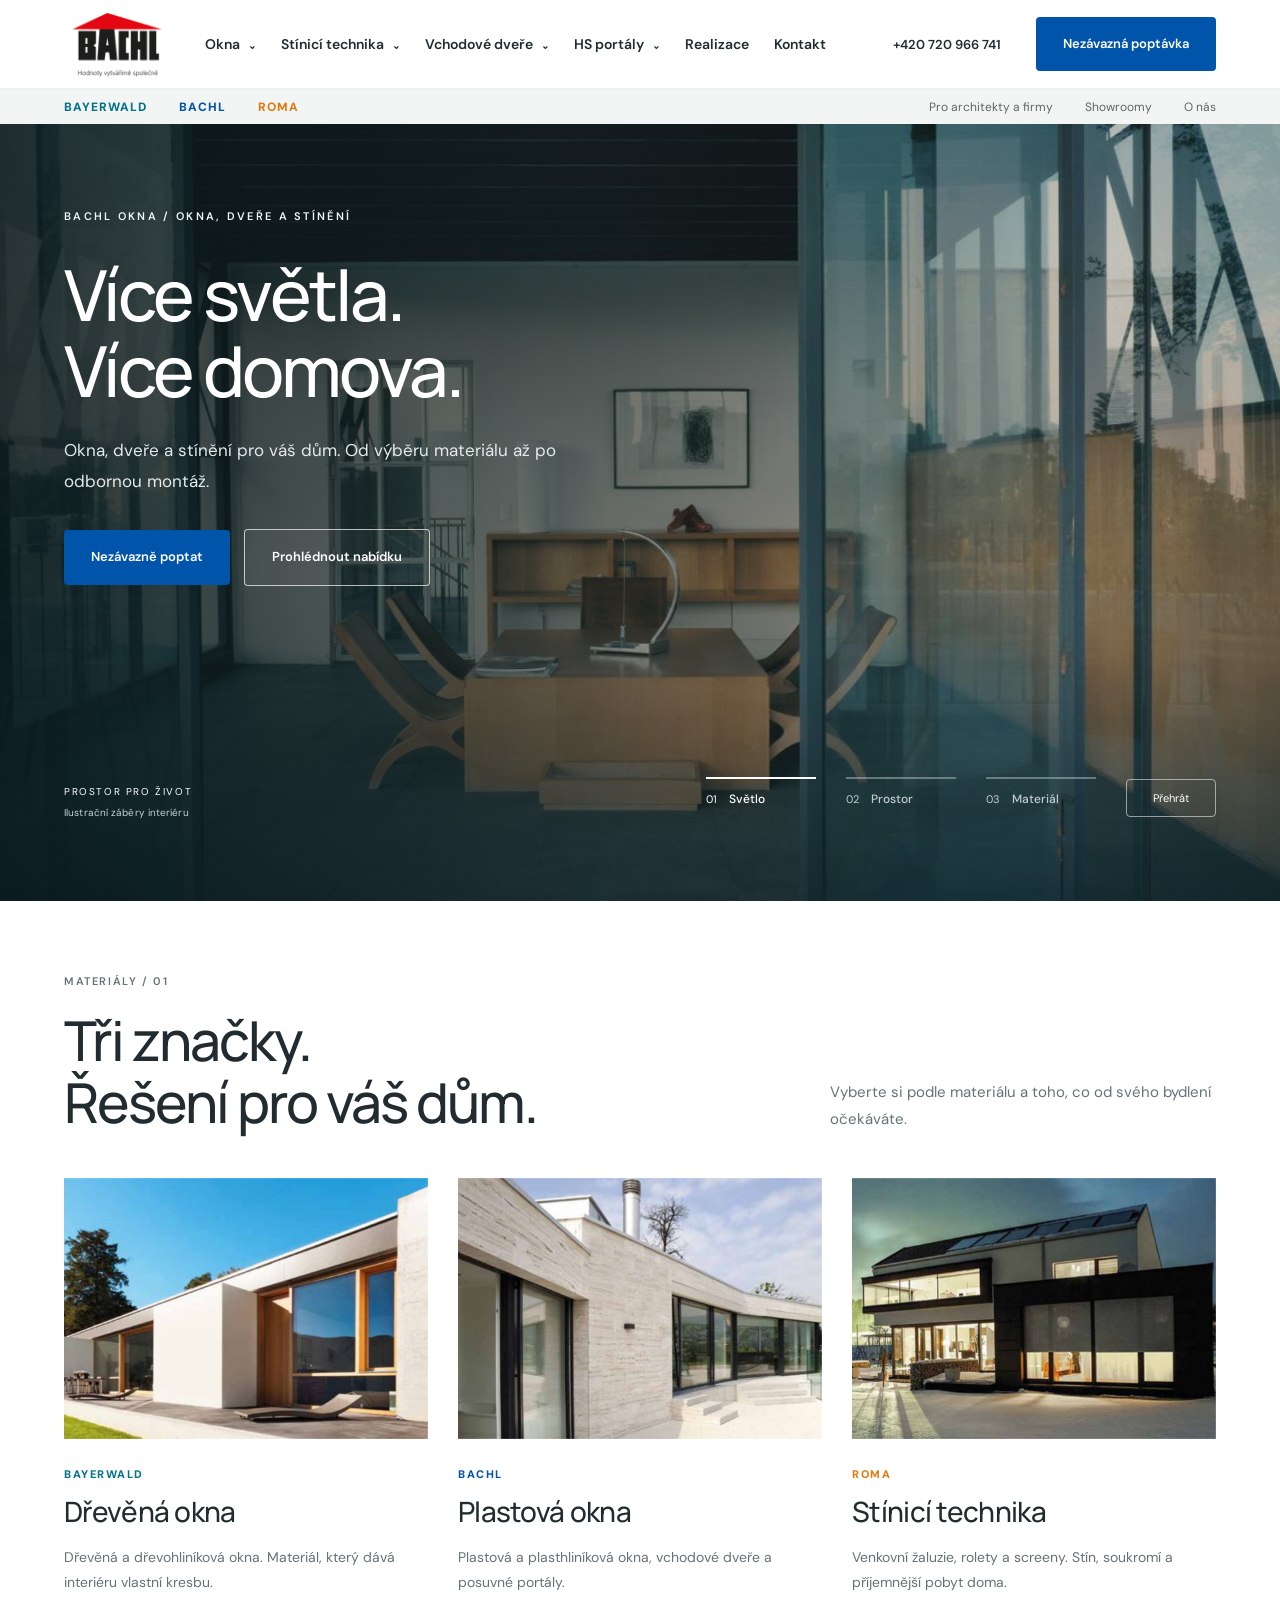
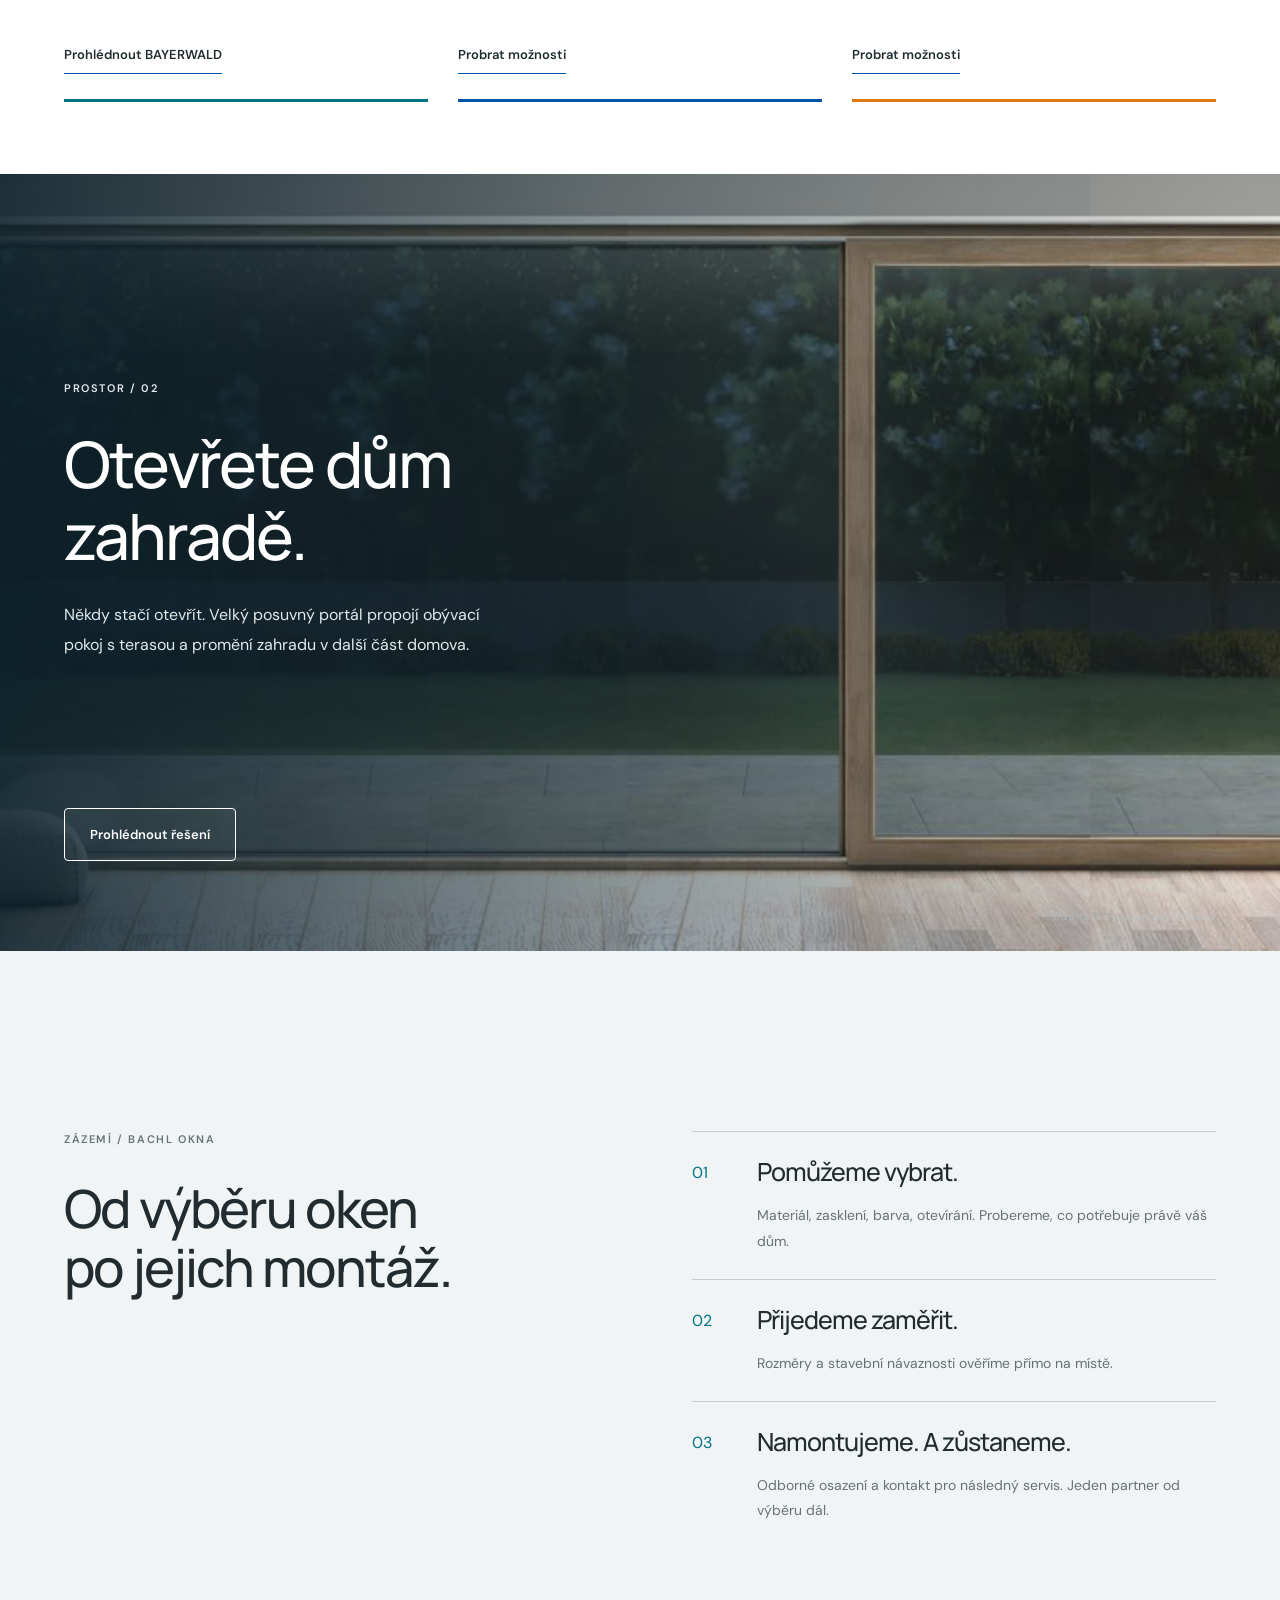
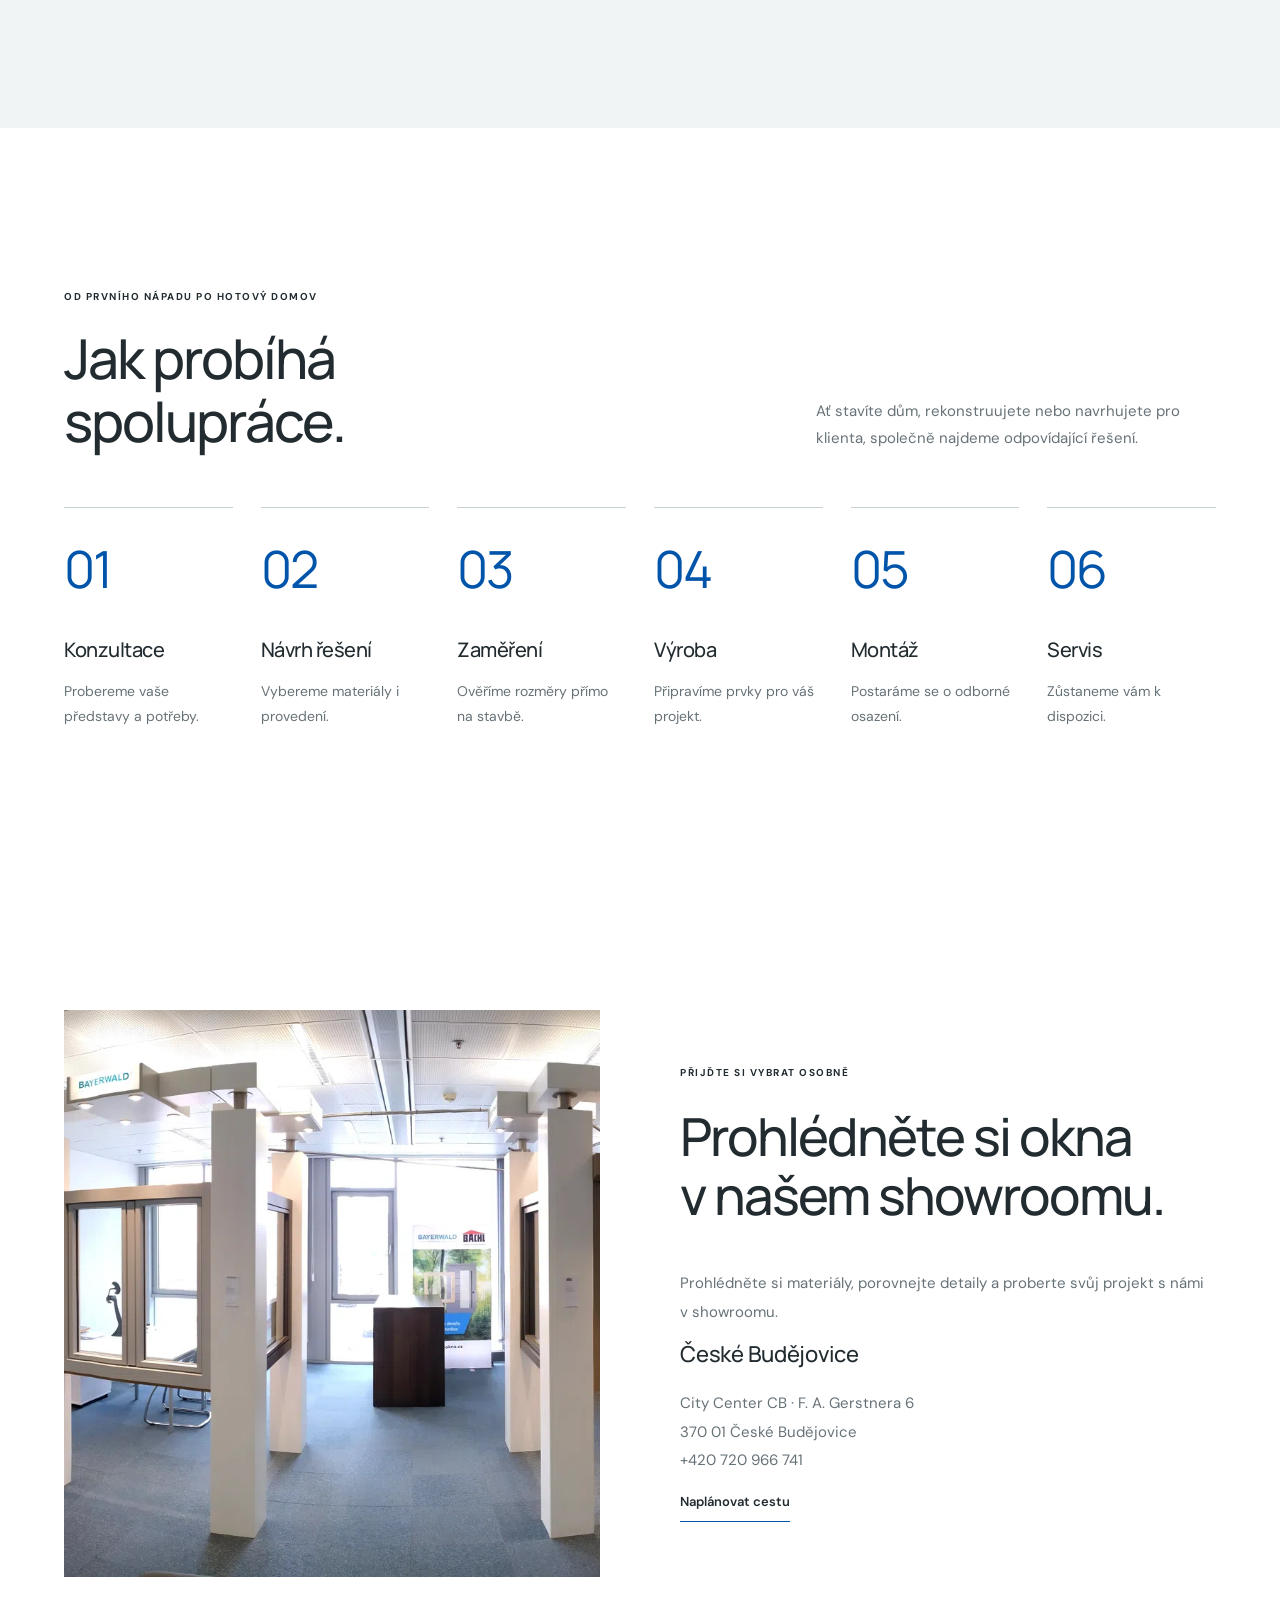
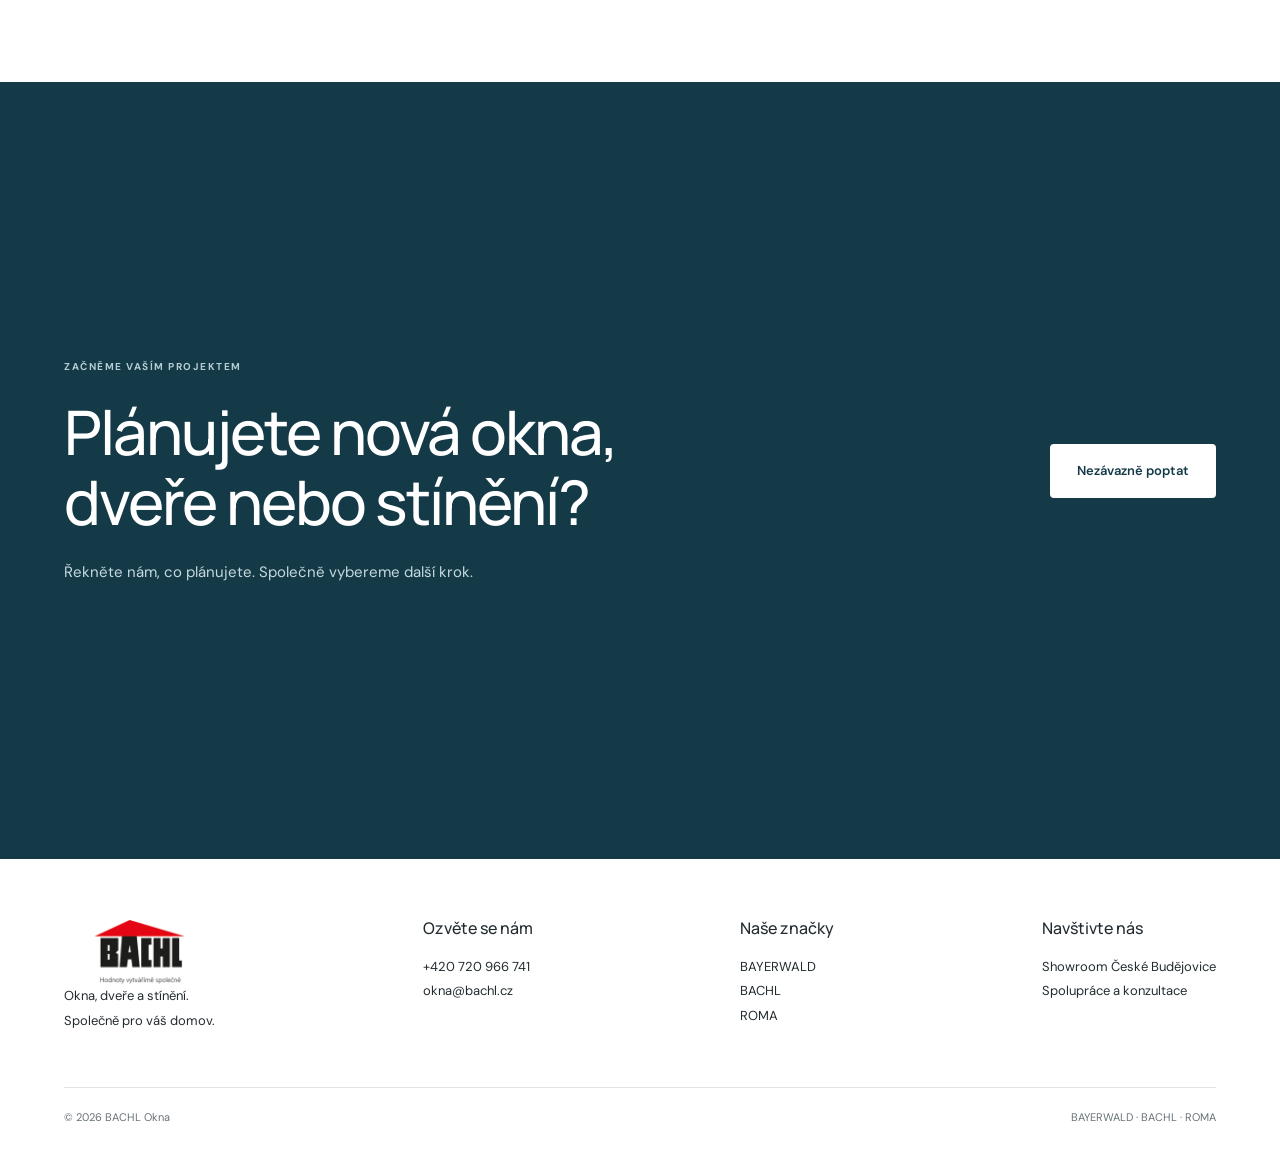
==== commit c0e7b1f1: "Add full-screen video slider and restrained architectural layout" ====
--- a/index.html
+++ b/index.html
@@ -1 +1 @@
-<!doctype html><html lang="cs"><head><meta charset="utf-8"><meta name="viewport" content="width=device-width,initial-scale=1"><meta name="description" content="Okna, dveře a stínění pro váš domov. Objevte značky BAYERWALD, BACHL a ROMA se společným zázemím BACHL Okna."><meta name="theme-color" content="#0054aa"><title>BACHL Okna | Dobrý výhled začíná doma</title><link rel="stylesheet" href="styles.css"><link rel="stylesheet" href="editorial.css"><script src="layouts.js" defer></script><script src="app.js" defer></script></head><body><div id="app"></div><noscript>Pro plné zobrazení webu povolte JavaScript. Kontakt: <a href="mailto:okna@bachl.cz">okna@bachl.cz</a>, +420 720 966 741.</noscript></body></html>
+<!doctype html><html lang="cs"><head><meta charset="utf-8"><meta name="viewport" content="width=device-width,initial-scale=1"><meta name="description" content="Okna, dveře a stínění pro váš domov. Objevte značky BAYERWALD, BACHL a ROMA se společným zázemím BACHL Okna."><meta name="theme-color" content="#0054aa"><title>BACHL Okna | Dobrý výhled začíná doma</title><link rel="stylesheet" href="styles.css?v=3"><script src="app.js?v=3" defer></script></head><body><div id="app"></div><noscript>Pro plné zobrazení webu povolte JavaScript. Kontakt: <a href="mailto:okna@bachl.cz">okna@bachl.cz</a>, +420 720 966 741.</noscript></body></html>
--- a/styles.css
+++ b/styles.css
@@ -4,3 +4,10 @@
 @media(max-width:1150px){.mainnav{gap:22px}.primary{gap:17px}.phone{display:none}.mainnav .btn{padding:15px}.navbutton{font-size:13px}.logo{width:105px}.hero{min-height:600px}.split{gap:40px}.steps{grid-template-columns:repeat(3,1fr)}}
 @media(max-width:850px){.mainnav{min-height:76px;justify-content:space-between}.mainnav>.btn{margin-left:auto}.mobile-toggle{display:block;border:0;background:transparent;font-size:23px;padding:8px}.primary{display:none;position:absolute;top:76px;left:0;right:0;background:white;padding:18px 5%;border-bottom:1px solid #ddd;max-height:75vh;overflow:auto}.primary.mobile-open{display:block}.navbutton{padding:14px 0;width:100%;text-align:left}.dropdown{position:static;box-shadow:none;width:100%;padding:15px;gap:20px}.navitem:hover .dropdown{display:none}.navitem.open .dropdown{display:grid}.secondarylinks{gap:16px;font-size:10px}.brandsnav{gap:20px;font-size:10px}.hero{height:690px;min-height:0;max-height:none}.hero .wrap{padding-top:20px;padding-bottom:75px}h1{letter-spacing:-2px;max-width:620px}.hero p{max-width:420px}.section{padding:65px 0}.cards{gap:16px}.card-image{height:200px}.card-body{padding:20px}h3{font-size:21px}.section-head{display:block}.section-head p{margin-top:23px;max-width:570px}.benefits{grid-template-columns:1fr 1fr;gap:25px}.introbar .wrap{flex-wrap:wrap;font-size:12px}.split{gap:30px}.split-photo{height:440px}.cta .wrap{align-items:flex-start}.cta h2{font-size:32px}.product-grid .card-image{height:240px}}
 @media(max-width:580px){.wrap{width:89%}.mainnav>.btn{font-size:11px;padding:13px;gap:12px}.secondary .wrap{justify-content:center;min-height:40px}.secondarylinks{display:none}.brandsnav{width:100%;justify-content:space-between}.hero{height:660px}.hero:after{background:linear-gradient(90deg,#102322b8,#10232255)}.hero-image{object-position:60% center}.hero .wrap{padding-top:5px}.eyebrow{font-size:9px;margin-bottom:22px;letter-spacing:1.7px}h1{font-size:44px;letter-spacing:-2px;line-height:1.16}.hero p{font-size:14px;max-width:330px}.hero-bottom{left:5.5%;right:5.5%}.hero-tag{display:none}.introbar .wrap{display:grid;gap:14px;padding:24px 0}.cards,.split,.product-grid{grid-template-columns:1fr}.cards{gap:25px}.card-image{height:260px}.card-body{padding:26px}.card-body p{min-height:0}.section-head{margin-bottom:30px}.benefits{gap:25px 20px}.benefit h3{font-size:18px}.benefit p{font-size:13px}.benefit .num{margin-bottom:20px}.split-photo{height:380px}.steps{grid-template-columns:1fr 1fr}.cta .wrap{display:block}.cta .btn{margin-top:25px}.footer-top{display:grid;grid-template-columns:1fr 1fr;gap:30px}.footer-top>div:first-child{grid-column:1/-1}.footer-bottom{gap:15px;line-height:1.7}.product-grid{gap:25px}.product-grid .card-image{height:300px}.related{flex-direction:column;margin-top:0}.bayerwald .hero{min-height:690px}.dialog{padding:32px 24px}.dialog h2{font-size:28px}.brand-signature{font-size:14px}.desktop-only{display:none}}@media(prefers-reduced-motion:reduce){html{scroll-behavior:auto}*{transition:none!important}}
+
+:root{--paper:#f4f5f3;--ink:#222c30;--muted:#677278;--line:#d9dfe0;--accent:#0054aa;--header-height:123px}html{scroll-padding-top:var(--header-height)}body{font-family:'DM Sans',Arial,sans-serif;background:white}.header{background:#fff}.mainnav{min-height:88px}.logo{width:106px}.secondary{background:#f3f5f5}.secondary .wrap{min-height:35px}.wrap{width:min(1400px,90%)}h1,h2,h3,h2 em,h3 em{font-family:Manrope,'DM Sans',Arial,sans-serif;font-style:normal;font-weight:500}h2{font-size:clamp(38px,4.3vw,68px);line-height:1.13;letter-spacing:-2px}h3{font-size:clamp(26px,2.6vw,40px);line-height:1.2;letter-spacing:-1px}.folio{display:block;font-size:11px;font-weight:600;letter-spacing:1.6px;line-height:1.6}.eyebrow{font-size:10px;letter-spacing:1.5px}.eyebrow:before{display:none}.btn{border-radius:4px;padding:18px 27px;font-size:13px;font-weight:600;line-height:1.4;min-height:53px;gap:0}.btn span:empty{display:none}.textlink{font-size:13px;gap:0;line-height:1.6;font-weight:600;border-color:var(--accent);padding-bottom:8px}.plain-button{border-top:0;border-left:0;border-right:0;border-radius:0;background:none;text-align:left;padding-left:0;padding-right:0;color:inherit}.editorial>section{min-height:calc(100svh - var(--header-height));position:relative;display:flex;flex-direction:column;justify-content:center;padding:clamp(55px,8vh,100px) 0}.editorial>.hero{padding:0}.cinema-hero{height:calc(100svh - var(--header-height));min-height:560px!important;max-height:none;isolation:isolate;color:white;background:#263333;overflow:hidden;justify-content:center!important}.cinema-hero:after{display:none}.cinema-media{position:absolute;inset:0;z-index:-2}.cinema-media:after{content:'';position:absolute;inset:0;background:linear-gradient(90deg,#09171bd4 0%,#12262a7d 45%,#071a221a 80%),linear-gradient(0deg,#07191f9c 0%,transparent 32%)}.cinema-media .hero-image,.hero-video{position:absolute;inset:0;width:100%;height:100%;object-fit:cover;object-position:center}.hero-video{opacity:0;transition:opacity .5s}.hero-video.ready{opacity:1}.hero-video[hidden]{display:none}.cinema-hero .cinema-copy{position:static;height:auto;display:block;padding-top:35px;padding-bottom:125px;z-index:1}.cinema-copy>.folio{font-size:11px;letter-spacing:2.3px;margin-bottom:30px;color:#f0f6f5}.cinema-hero h1{font-family:Manrope,Arial,sans-serif;font-size:clamp(48px,5.5vw,88px);font-weight:500;letter-spacing:-3px;line-height:1.08;max-width:1000px;margin-bottom:27px}.cinema-hero p{color:#e3eaeb;font-size:17px;line-height:1.8;max-width:550px;margin-bottom:33px}.cinema-actions{display:flex;gap:14px;align-items:center;flex-wrap:wrap}.cinema-actions .btn{margin:0;align-self:auto}.film-secondary{color:white;background:#ffffff0a;border:1px solid #ffffffb0}.cinema-bottom{position:absolute;bottom:32px;left:0;right:0;display:flex;justify-content:space-between;align-items:flex-end;gap:30px}.film-caption{font-size:10px;letter-spacing:1.6px}.film-caption small{display:block;font-size:10px;letter-spacing:.1px;color:#c7d1d3;margin-top:8px}.film-controls{display:flex;gap:30px;align-items:center}.film-tabs{display:flex;gap:30px}.film-tabs button{background:none;border:0;border-top:2px solid #ffffff55;color:#c1cccf;font-size:11px;padding:12px 0;display:flex;gap:12px;align-items:center;min-width:110px;text-align:left}.film-tabs button[aria-pressed=true]{border-color:#fff;color:white}.film-tabs span{font-size:12px;font-weight:500}.video-pause{background:transparent;border:1px solid #ffffff88;color:white;font-size:11px;padding:11px 15px;border-radius:4px;min-width:90px}.sr-only{position:absolute;width:1px;height:1px;overflow:hidden;clip-path:inset(50%);white-space:nowrap}.editorial-heading{display:grid;grid-template-columns:1.8fr 1fr;gap:18px 70px;margin-bottom:45px;align-items:end}.editorial-heading>.folio{grid-column:1/-1;color:var(--muted)}.editorial-heading h2{margin:0}.editorial-heading p{font-size:15px;color:var(--muted);line-height:1.8;max-width:400px;margin:0}.worlds{background:#fff}.worlds>.wrap{display:grid;grid-template-columns:repeat(3,1fr);gap:30px}.worlds .editorial-heading{grid-column:1/-1;margin-bottom:15px}.world-row{display:flex;flex-direction:column;align-items:flex-start;position:relative;padding:0 0 25px;border-bottom:3px solid #d4dce0;min-width:0}.world-row:first-of-type{border-color:var(--teal)}.world-row:nth-of-type(2){border-color:var(--blue)}.world-row:nth-of-type(3){border-color:var(--orange)}.world-number,.world-mark{display:none}.world-photo{order:-1;width:100%;height:clamp(200px,29vh,340px);overflow:hidden;margin-bottom:28px}.world-photo img{transition:transform .7s}.world-row:hover img{transform:scale(1.025)}.world-copy{display:flex;flex:1;flex-direction:column;align-items:flex-start}.world-copy .brandname{font-size:11px;letter-spacing:1.5px;margin-bottom:14px}.world-copy h3{font-size:28px;letter-spacing:-.7px;margin-bottom:16px}.world-copy p{font-size:14px;color:var(--muted);max-width:350px;line-height:1.8;margin-bottom:23px;min-height:76px}.world-copy .textlink{margin-top:auto}.space-story{background:#1b3036;color:white;padding:0!important;overflow:hidden;isolation:isolate}.space-story>figure{position:absolute;inset:0;z-index:-2;margin:0}.space-story>figure>img{height:100%;object-fit:cover;object-position:center}.space-story:after{content:'';position:absolute;inset:0;background:linear-gradient(90deg,#0b202ae3,#0b202a75 50%,#0b202a1a);z-index:-1}.story-heading{width:min(1400px,90%);margin:0 auto;padding:80px 0 150px}.story-heading>.folio{margin-bottom:30px;color:#e1eaeb}.story-heading h2{font-size:clamp(45px,5vw,80px);max-width:700px;margin-bottom:28px}.story-heading p{font-size:16px;max-width:440px;line-height:1.85;color:#e1eaeb}.photo-caption{position:absolute;bottom:28px;left:5%;right:5%;display:flex;justify-content:space-between;gap:25px;color:#e0e6e8;font-size:9px;letter-spacing:1px}.round-link{position:absolute;bottom:90px;left:5%;border:1px solid #fff;color:#fff;background:#ffffff0a;padding:17px 25px;border-radius:4px;font-size:13px;font-weight:600}.partner-section{background:#f1f4f4}.partner-section>.wrap{display:grid;grid-template-columns:1fr 1fr;gap:9%}.partner-title .folio{color:var(--muted);margin-bottom:30px}.partner-title h2{font-size:clamp(38px,4.1vw,64px)}.service-list article{display:grid;grid-template-columns:40px 1fr;gap:16px 25px;border-top:1px solid #c3cdd0;padding:25px 0}.service-list article>span{color:var(--teal);font-size:16px;padding-top:5px}.service-list h3{font-size:25px;margin:0}.service-list p{grid-column:2;color:var(--muted);font-size:14px;line-height:1.8;margin:0;max-width:460px}.section.soft{background:#fff}.section-head{margin-bottom:55px}.section-head p{font-size:15px;max-width:400px}.steps{gap:28px;counter-reset:steps}.step{border-top:1px solid #c8d1d4;padding-top:25px}.step span{font-family:Manrope,Arial,sans-serif;font-size:clamp(35px,4vw,60px);color:var(--accent);font-weight:400;letter-spacing:-2px}.step h3{font-size:20px;margin:35px 0 17px;letter-spacing:-.5px}.step p{font-size:14px;line-height:1.8}.split{gap:7%}.split-photo{height:clamp(400px,63vh,720px)}.split h2{font-size:clamp(38px,4.1vw,64px)}.split h3{font-size:22px;letter-spacing:-.3px}.split p{font-size:15px;line-height:1.9}.split .eyebrow{margin-bottom:28px}.cta{background:#143a48;color:white}.cta .wrap{display:flex;gap:50px;align-items:center;justify-content:space-between}.cta h2{font-size:clamp(42px,4.8vw,76px);max-width:950px;line-height:1.14;letter-spacing:-2px;margin-bottom:25px}.cta p{color:#c6d9df;font-size:15px}.cta .btn{background:white;color:#143a48;flex-shrink:0}.cta .eyebrow{color:#b6cdd4}.footer{padding:60px 0 30px;background:#fff}.footer h3{font-size:16px;letter-spacing:0}.material-section{background:#f2f5f4}.material-layout{display:grid;grid-template-columns:1.2fr 1fr;gap:7%;align-items:center}.material-image{margin:0;height:clamp(330px,49vh,600px);position:relative}.material-image img{object-position:center}.image-index{position:absolute;bottom:16px;left:16px;background:white;padding:10px 14px;font-size:10px;letter-spacing:1px;color:var(--ink)}.material-tabs{display:flex;gap:25px;border-bottom:1px solid #ccd5d5;margin-bottom:25px}.material-tabs button{display:flex;gap:10px;align-items:center;border:0;border-bottom:2px solid transparent;background:none;color:var(--muted);padding:0 0 16px;font-size:13px}.material-tabs button[aria-pressed=true]{color:var(--teal);border-color:var(--teal);font-weight:600}.swatch{height:20px;width:20px;display:block;border-radius:2px}.wood-swatch{background:repeating-linear-gradient(85deg,#ad7e4d 0 2px,#b68c5e 2px 5px,#c39763 5px 7px)}.alu-swatch{background:#627779}.material-info>.folio{color:var(--teal);font-size:10px;margin-bottom:12px}.material-info h3{font-size:clamp(28px,3vw,44px);line-height:1.16;letter-spacing:-1px;margin-bottom:17px}.material-info>p{color:var(--muted);font-size:14px;line-height:1.8;max-width:460px}.material-facts{font-size:12px;margin:20px 0}.material-facts>div{display:flex;gap:20px;justify-content:space-between;padding:9px 0;border-bottom:1px solid #d4dcdc}.material-facts dt{color:var(--muted)}.material-facts dd{margin:0}.product-related{margin-top:30px;display:flex;gap:40px;align-items:center;border-top:1px solid #d0dada;padding-top:20px}.product-related>span{font-size:10px;color:var(--muted);letter-spacing:1px;margin-right:auto}.product-related button{font-size:14px;padding:10px 0;background:none;border:0;border-bottom:1px solid var(--teal);font-weight:600}.maker-section{background:#e5edeb}.maker-grid{display:grid;grid-template-columns:1.3fr 1fr 1fr;gap:50px;align-items:start;margin-top:40px}.maker-grid h2{font-size:clamp(36px,3.8vw,60px);margin:0}.maker-grid .brandname{font-size:13px;letter-spacing:1px;margin-bottom:25px}.maker-grid p{font-size:15px;line-height:1.9;color:#506365;margin:0}.editorial-faq{background:#f5f7f6}.editorial-faq>.wrap{display:grid;grid-template-columns:1fr 1fr;gap:8%}.editorial-faq .folio{color:var(--muted);margin-bottom:30px}.editorial-faq h2{font-size:clamp(38px,4vw,60px)}.editorial-faq details{border-bottom:1px solid #cbd4d4;padding:25px 0}.editorial-faq summary{display:flex;align-items:center;gap:20px;cursor:pointer;list-style:none;font-size:17px;line-height:1.5}.editorial-faq summary::-webkit-details-marker{display:none}.editorial-faq summary>span{font-size:11px;color:var(--teal)}.editorial-faq summary>b{font-size:25px;font-weight:400;margin-left:auto}.editorial-faq details[open] summary>b{transform:rotate(45deg)}.editorial-faq details p{font-size:14px;line-height:1.9;margin:20px 0 0;padding-left:33px;color:var(--muted)}.window-outline,.photo-stamp{display:none}.dialog h2{font-size:30px;letter-spacing:-1px}.worlds.in-view .world-photo img,.material-section.in-view .material-image img{animation:arrive .9s ease-out both}@keyframes arrive{from{opacity:.3;transform:translateY(15px)}to{opacity:1;transform:none}}
+@media(max-width:1200px){.mainnav{gap:25px}.primary{gap:18px}.navbutton{font-size:13px}.phone{display:none}.film-controls{gap:20px}.film-tabs{gap:20px}.film-tabs button{min-width:90px}.steps{grid-template-columns:repeat(3,1fr);row-gap:35px}.step h3{margin-top:22px}.worlds>.wrap{gap:22px}.world-copy h3{font-size:25px}.world-copy p{min-height:100px}.material-layout{gap:5%}}
+@media(max-width:850px){:root{--header-height:111px}.mainnav{min-height:76px}.primary{top:76px}.cinema-hero{min-height:580px!important}.cinema-hero h1{font-size:62px;letter-spacing:-2px}.cinema-hero p{max-width:480px;font-size:15px}.cinema-hero .cinema-copy{padding-bottom:150px}.cinema-bottom{bottom:25px}.film-caption{display:none}.film-controls{width:100%;justify-content:space-between}.film-tabs{gap:25px}.film-tabs button{min-width:90px}.editorial-heading{gap:15px 40px}.editorial-heading p{font-size:13px}.world-copy h3{font-size:22px}.world-copy p{font-size:13px;min-height:120px}.world-photo{height:210px}.world-copy .textlink{font-size:11px}.story-heading h2{font-size:58px}.story-heading p{font-size:15px}.partner-section>.wrap{gap:5%}.service-list article{gap:12px 15px;grid-template-columns:28px 1fr;padding:22px 0}.service-list h3{font-size:21px}.service-list p{font-size:13px}.material-info h3{font-size:31px}.material-info>p{font-size:13px}.material-tabs{gap:20px}.material-tabs button{font-size:11px;gap:8px}.material-image{height:460px}.maker-grid{grid-template-columns:1fr 1fr;gap:35px}.maker-grid h2{grid-column:1/-1}.maker-grid p{font-size:14px}.editorial-faq>.wrap{grid-template-columns:1fr;gap:25px}.editorial-faq h2{font-size:43px}.cta .wrap{align-items:flex-start;flex-direction:column;gap:30px}.cta h2{font-size:55px}.cta .btn{margin:0}.product-related{gap:25px}.product-related button{font-size:12px}.section-head h2{font-size:45px}.split-photo{height:480px}}
+@media(max-width:580px){.mainnav>.btn{font-size:11px;padding:12px 15px;min-height:43px}.mainnav{gap:15px}.logo{width:88px}.mobile-toggle{font-size:22px}.secondary .wrap{min-height:35px}.editorial>section{min-height:calc(100svh - var(--header-height));padding:65px 0}.cinema-hero{height:calc(100svh - var(--header-height));min-height:620px!important;max-height:none}.cinema-media:after{background:linear-gradient(90deg,#071b25b3,#071b253d),linear-gradient(0deg,#071b25ad,transparent 55%)}.cinema-media .hero-image,.hero-video{object-position:58% center}.cinema-hero .cinema-copy{padding:35px 0 140px}.cinema-copy>.folio{font-size:9px;letter-spacing:1.3px;max-width:300px;line-height:1.8;margin-bottom:25px}.cinema-hero h1{font-size:clamp(39px,10.3vw,55px);letter-spacing:-1.5px;line-height:1.13;margin-bottom:24px}.cinema-hero p{font-size:14px;line-height:1.85;max-width:330px;margin-bottom:28px}.cinema-actions{gap:12px;align-items:flex-start;flex-direction:column}.cinema-actions .btn{font-size:12px;padding:15px 21px;min-height:48px}.film-secondary{display:none}.cinema-bottom{bottom:24px}.film-controls{gap:14px;align-items:flex-end}.film-tabs{gap:14px;flex:1}.film-tabs button{min-width:0;flex:1;font-size:9px;gap:7px;padding:12px 0;flex-direction:column;align-items:flex-start}.film-tabs span{font-size:10px}.video-pause{font-size:10px;min-width:78px;padding:11px 10px;margin-bottom:6px}.editorial-heading{display:block;margin-bottom:35px}.editorial-heading>.folio{font-size:9px;margin-bottom:23px}.editorial-heading h2{font-size:36px;line-height:1.17;letter-spacing:-1.3px}.editorial-heading p{font-size:14px;margin-top:22px}.worlds>.wrap{display:block}.worlds .editorial-heading{margin-bottom:35px}.world-row{min-height:calc(100svh - var(--header-height));padding:35px 0;margin-bottom:25px;justify-content:center;border-bottom-width:2px}.world-row:last-child{margin-bottom:0}.world-photo{height:clamp(240px,37svh,370px);margin-bottom:25px}.world-copy{flex:0}.world-copy h3{font-size:30px}.world-copy p{font-size:14px;min-height:0;margin-bottom:23px}.world-copy .brandname{font-size:10px}.world-copy .textlink{font-size:13px}.story-heading{padding:70px 0 160px}.story-heading h2{font-size:42px;letter-spacing:-1.5px;line-height:1.14}.story-heading p{font-size:14px;max-width:315px}.story-heading .folio{font-size:9px;margin-bottom:25px}.round-link{padding:14px 22px;font-size:12px;bottom:84px}.photo-caption{font-size:7px;line-height:1.8;bottom:24px;gap:15px}.partner-section>.wrap{display:block}.partner-title h2{font-size:37px;letter-spacing:-1.5px;margin-bottom:35px}.partner-title .folio{font-size:9px;margin-bottom:25px}.service-list article{padding:24px 0;gap:13px 18px;grid-template-columns:28px 1fr}.service-list h3{font-size:23px}.service-list p{font-size:14px}.service-list article>span{font-size:15px}.steps{grid-template-columns:1fr 1fr;gap:35px 25px}.step span{font-size:43px}.step h3{font-size:18px;letter-spacing:-.5px}.step p{font-size:13px}.section-head h2{font-size:37px;letter-spacing:-1.5px}.section-head p{font-size:14px}.section-head{margin-bottom:38px}.split{gap:35px}.split-photo{height:350px}.split h2{font-size:36px;line-height:1.2;letter-spacing:-1.3px}.split p{font-size:14px}.split h3{font-size:23px}.material-layout{grid-template-columns:1fr;gap:32px}.material-image{height:350px}.material-tabs{gap:30px;margin-bottom:26px}.material-tabs button{font-size:13px}.material-info h3{font-size:33px;letter-spacing:-1px}.material-info>p{font-size:14px}.material-facts{font-size:12px;margin:23px 0}.product-related{flex-wrap:wrap;gap:12px 30px;margin-top:35px}.product-related>span{width:100%;font-size:9px}.product-related button{font-size:13px}.image-index{font-size:9px}.maker-grid{grid-template-columns:1fr;gap:32px;margin-top:28px}.maker-grid h2{font-size:37px;letter-spacing:-1.5px}.maker-grid .brandname{font-size:12px;margin-bottom:15px}.maker-grid p{font-size:14px}.editorial-faq>.wrap{gap:15px}.editorial-faq h2{font-size:36px;letter-spacing:-1.3px}.editorial-faq .folio{font-size:9px}.editorial-faq summary{font-size:16px;gap:13px}.editorial-faq details p{font-size:14px;padding-left:27px}.cta h2{font-size:40px;letter-spacing:-1.5px;line-height:1.2}.cta p{font-size:14px;max-width:310px;line-height:1.8}.cta .eyebrow{font-size:9px}.cta .btn{font-size:13px}.footer-top{gap:30px}.footer h3{font-size:15px}.footer p,.footer a{font-size:12px}.dialog h2{font-size:27px}}
+.hero .cinema-bottom{height:auto;padding:0;display:flex;flex-direction:row;justify-content:space-between;align-items:flex-end;z-index:1}.hero .cinema-copy{flex-direction:initial}.hero .cinema-media{margin:0}
+@media(prefers-reduced-motion:reduce){.hero-video{transition:none}.worlds.in-view .world-photo img,.material-section.in-view .material-image img{animation:none}}
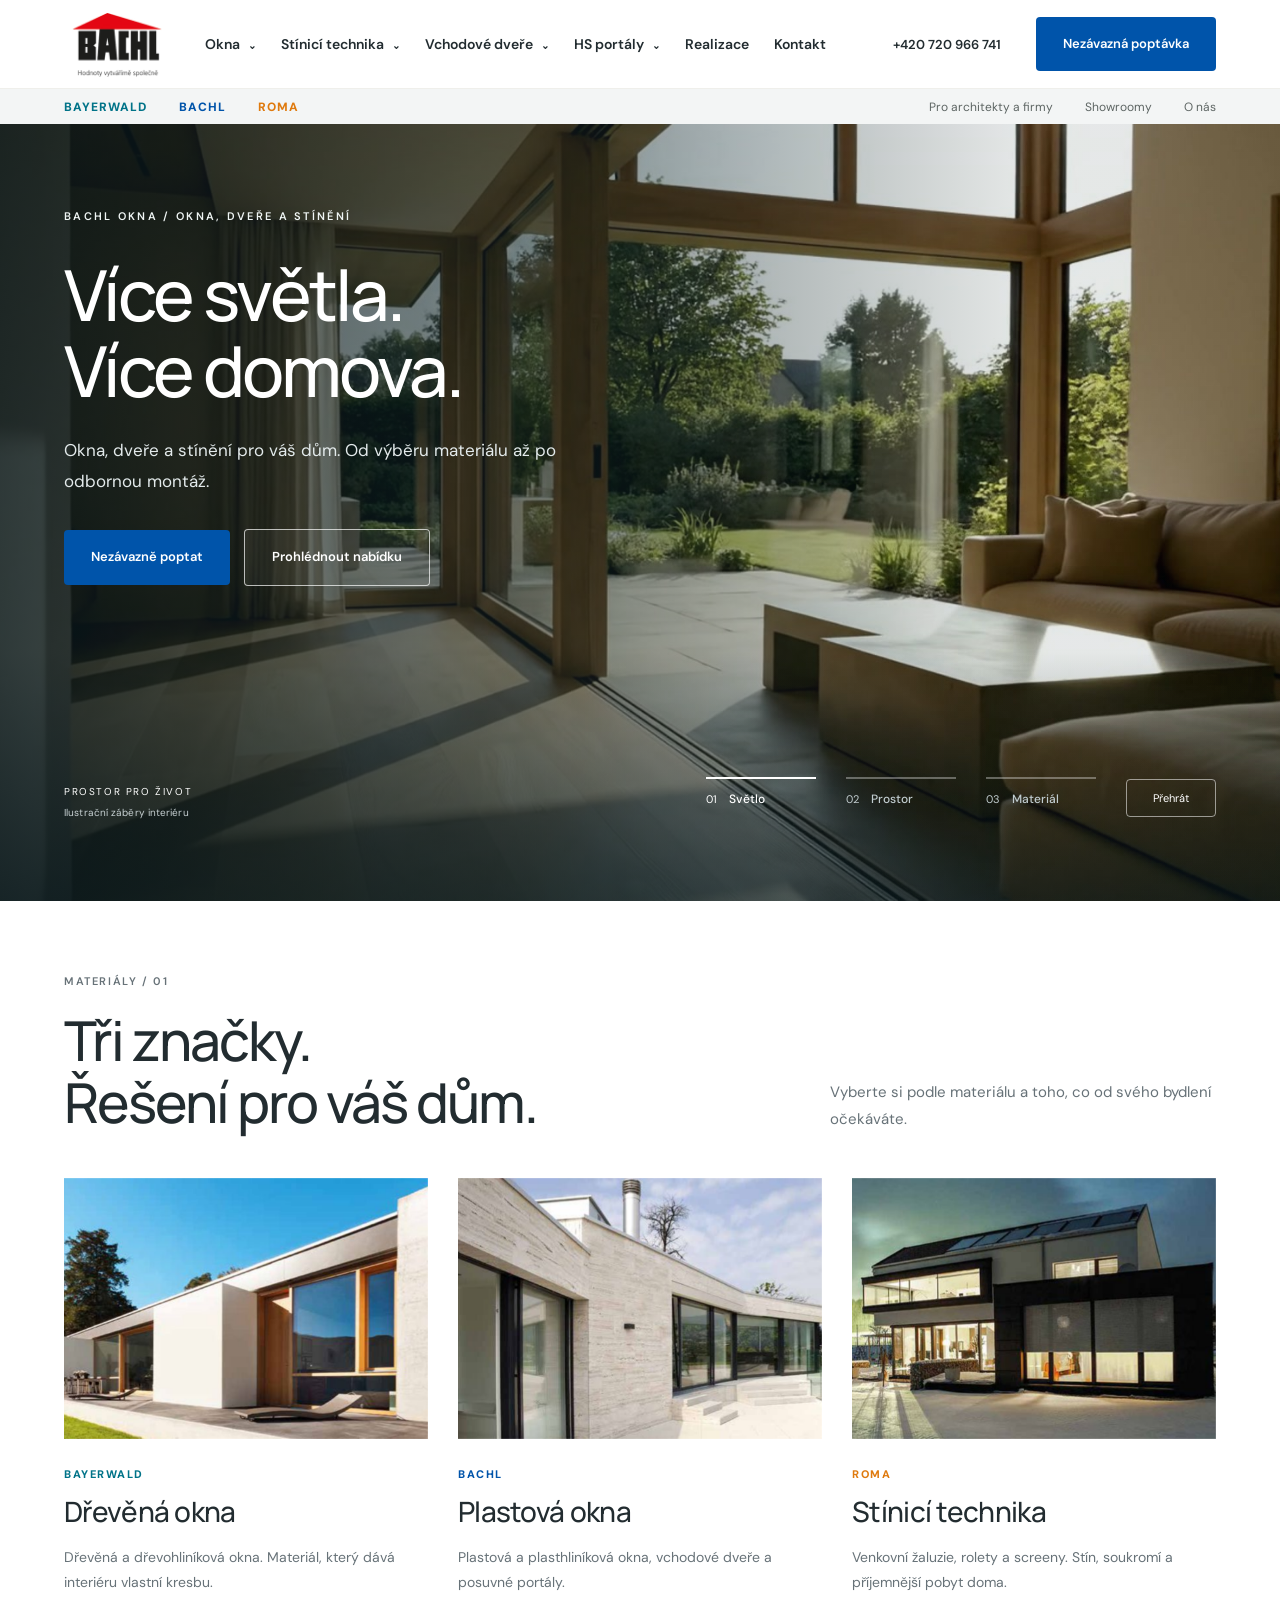
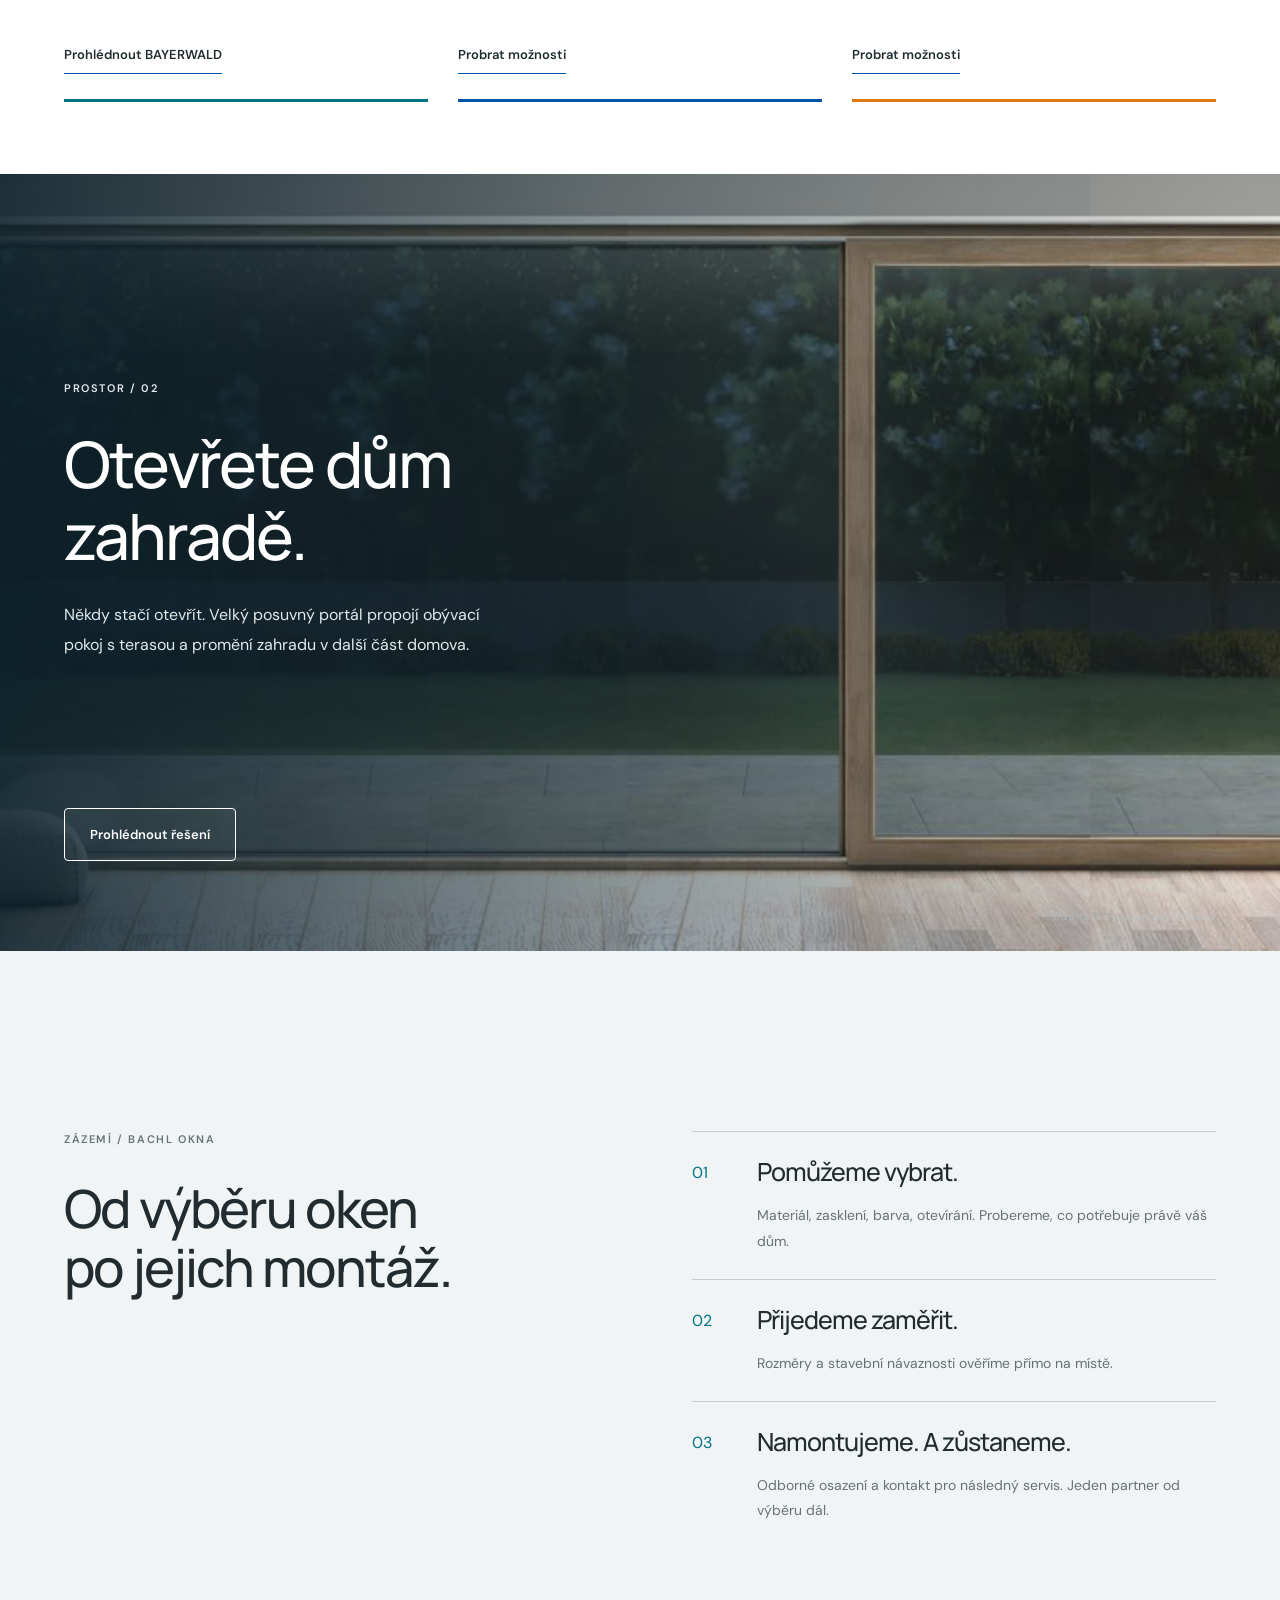
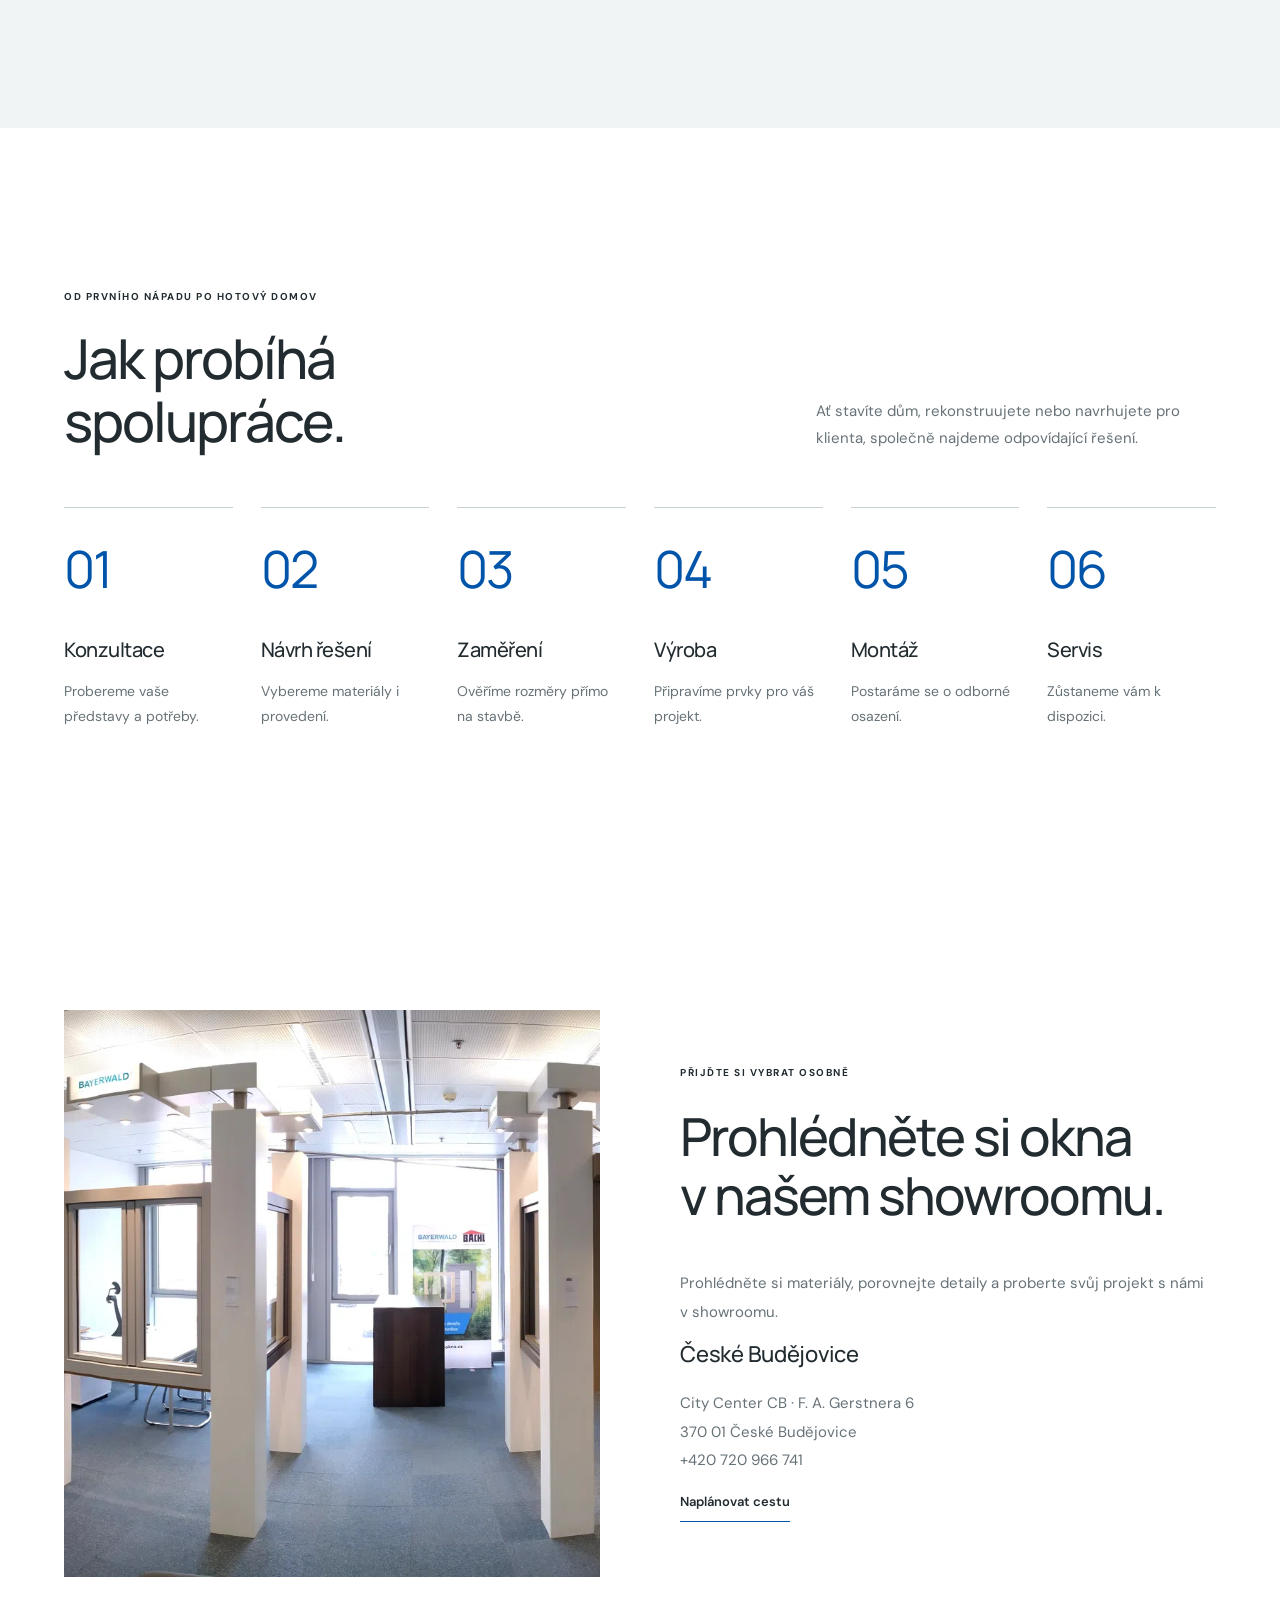
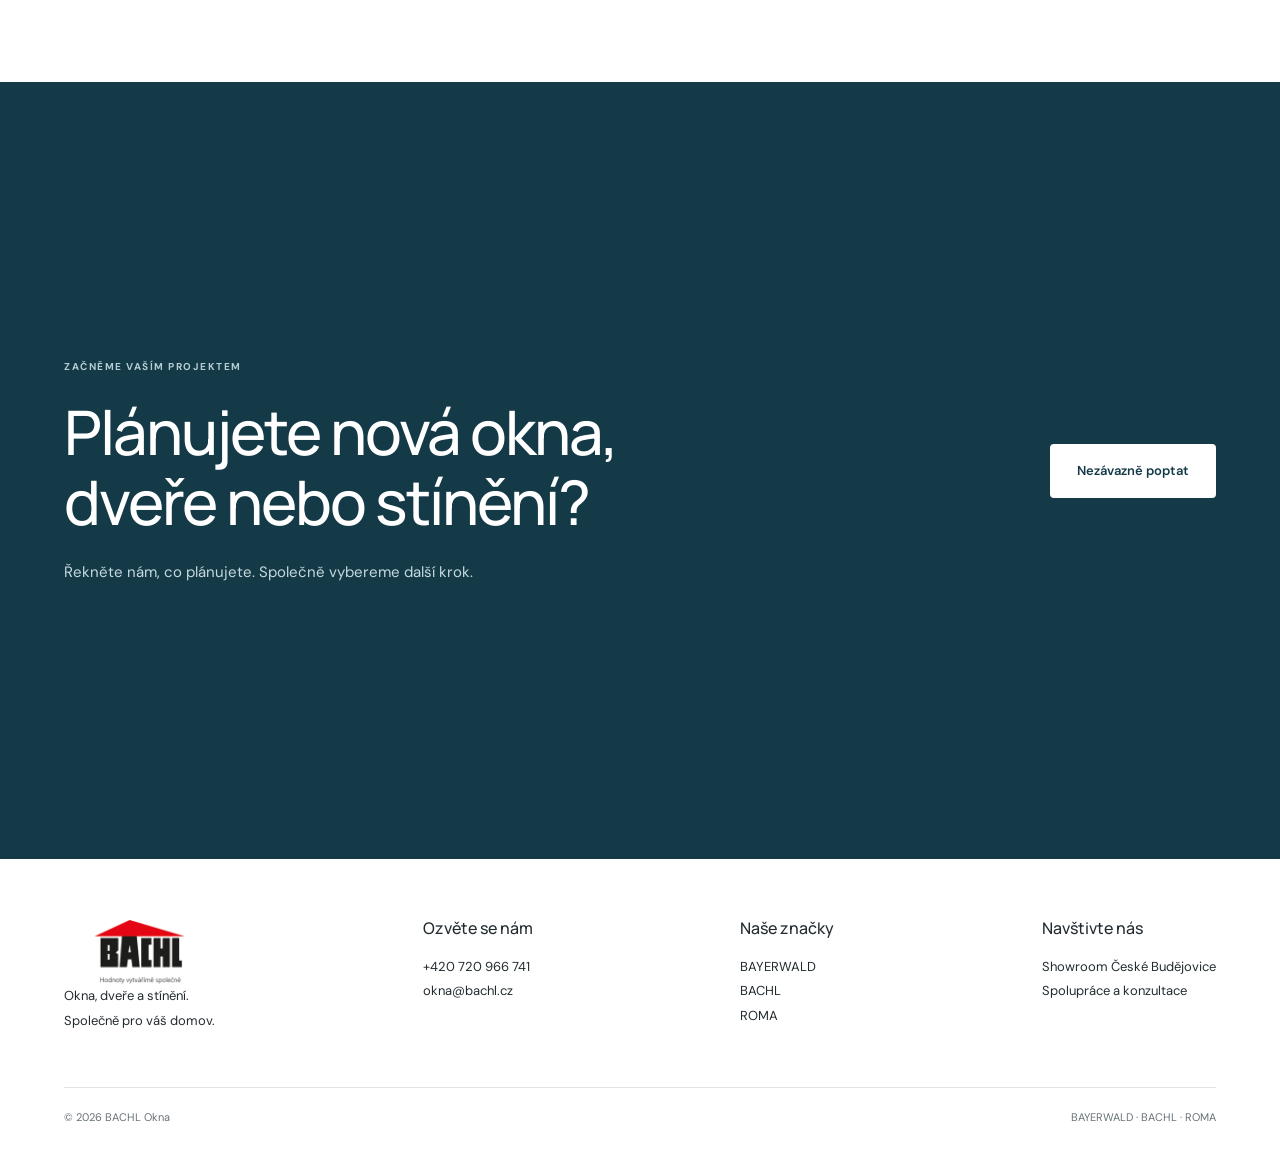
==== commit e6b5b151: "Use supplied Firefly video as the primary hero slide" ====
--- a/index.html
+++ b/index.html
@@ -1 +1 @@
-<!doctype html><html lang="cs"><head><meta charset="utf-8"><meta name="viewport" content="width=device-width,initial-scale=1"><meta name="description" content="Okna, dveře a stínění pro váš domov. Objevte značky BAYERWALD, BACHL a ROMA se společným zázemím BACHL Okna."><meta name="theme-color" content="#0054aa"><title>BACHL Okna | Dobrý výhled začíná doma</title><link rel="stylesheet" href="styles.css?v=3"><script src="app.js?v=3" defer></script></head><body><div id="app"></div><noscript>Pro plné zobrazení webu povolte JavaScript. Kontakt: <a href="mailto:okna@bachl.cz">okna@bachl.cz</a>, +420 720 966 741.</noscript></body></html>
+<!doctype html><html lang="cs"><head><meta charset="utf-8"><meta name="viewport" content="width=device-width,initial-scale=1"><meta name="description" content="Okna, dveře a stínění pro váš domov. Objevte značky BAYERWALD, BACHL a ROMA se společným zázemím BACHL Okna."><meta name="theme-color" content="#0054aa"><title>BACHL Okna | Dobrý výhled začíná doma</title><link rel="stylesheet" href="styles.css?v=4"><script src="app.js?v=4" defer></script></head><body><div id="app"></div><noscript>Pro plné zobrazení webu povolte JavaScript. Kontakt: <a href="mailto:okna@bachl.cz">okna@bachl.cz</a>, +420 720 966 741.</noscript></body></html>
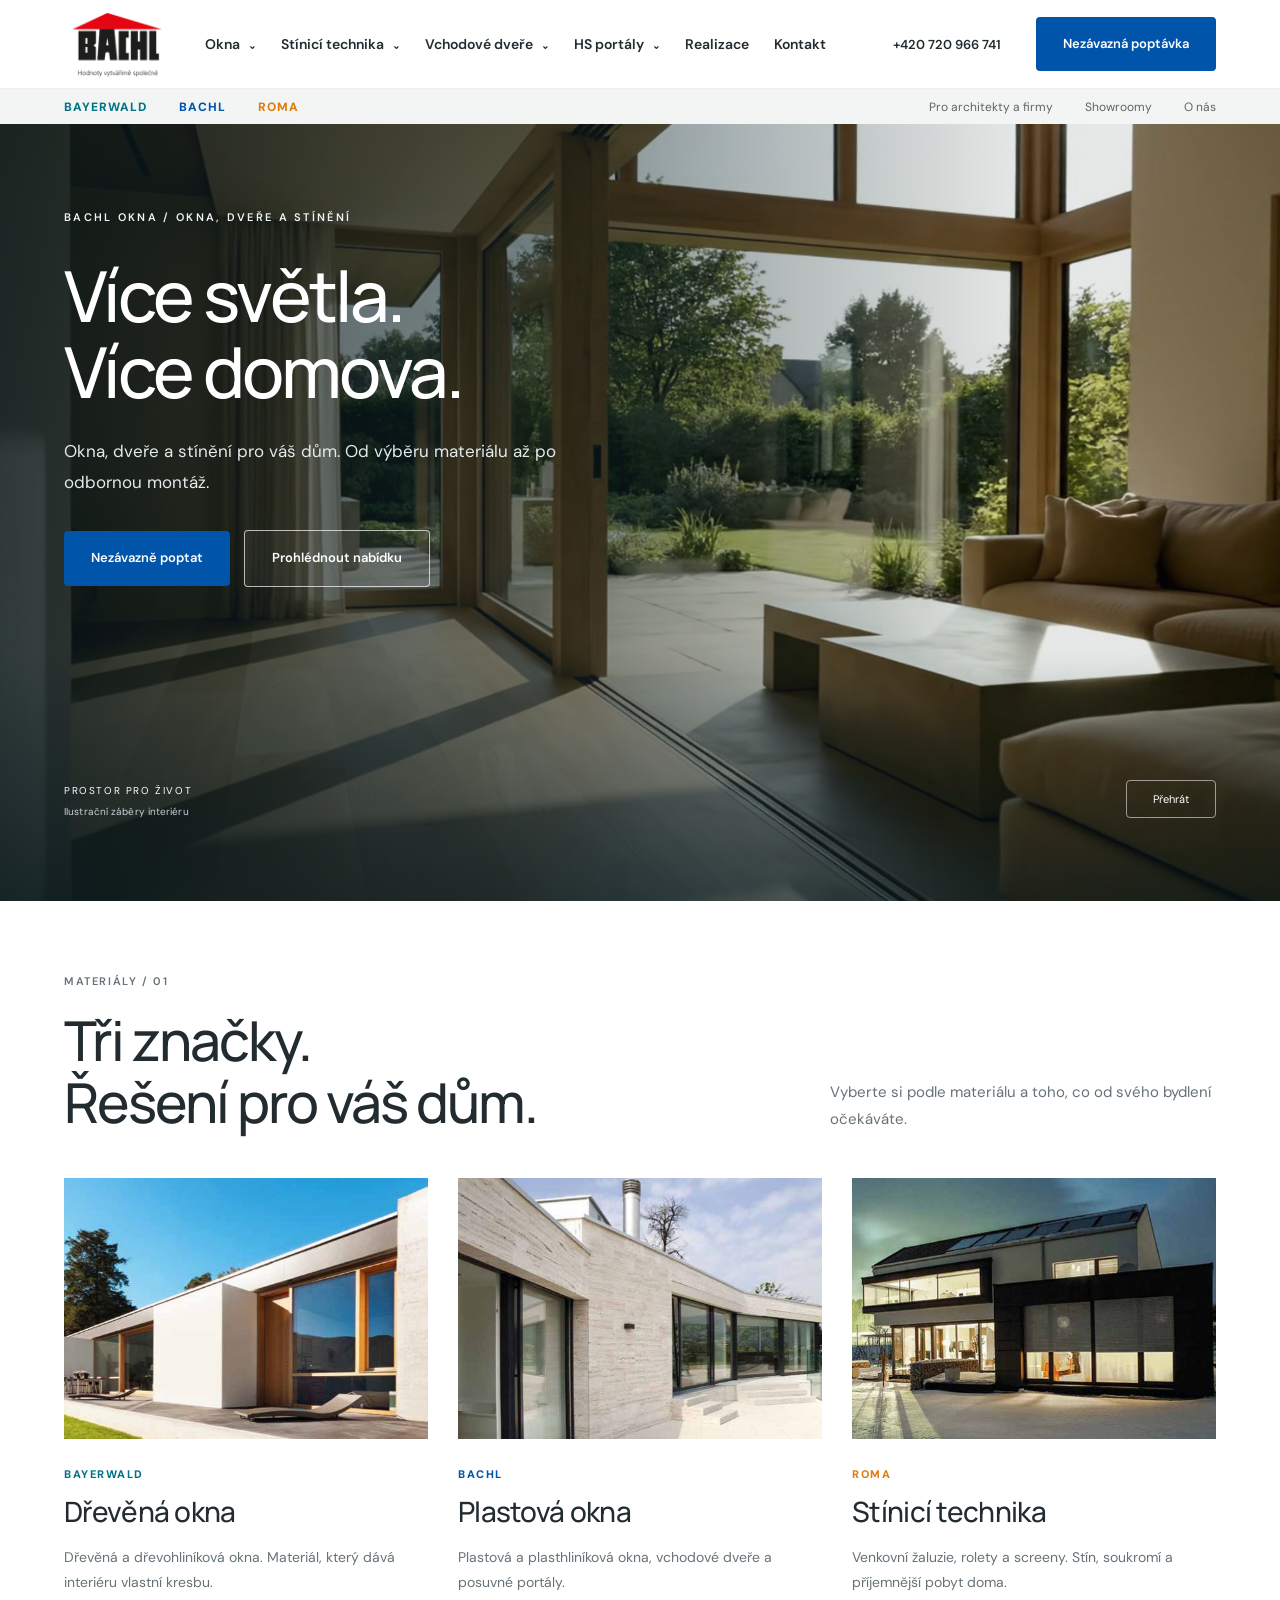
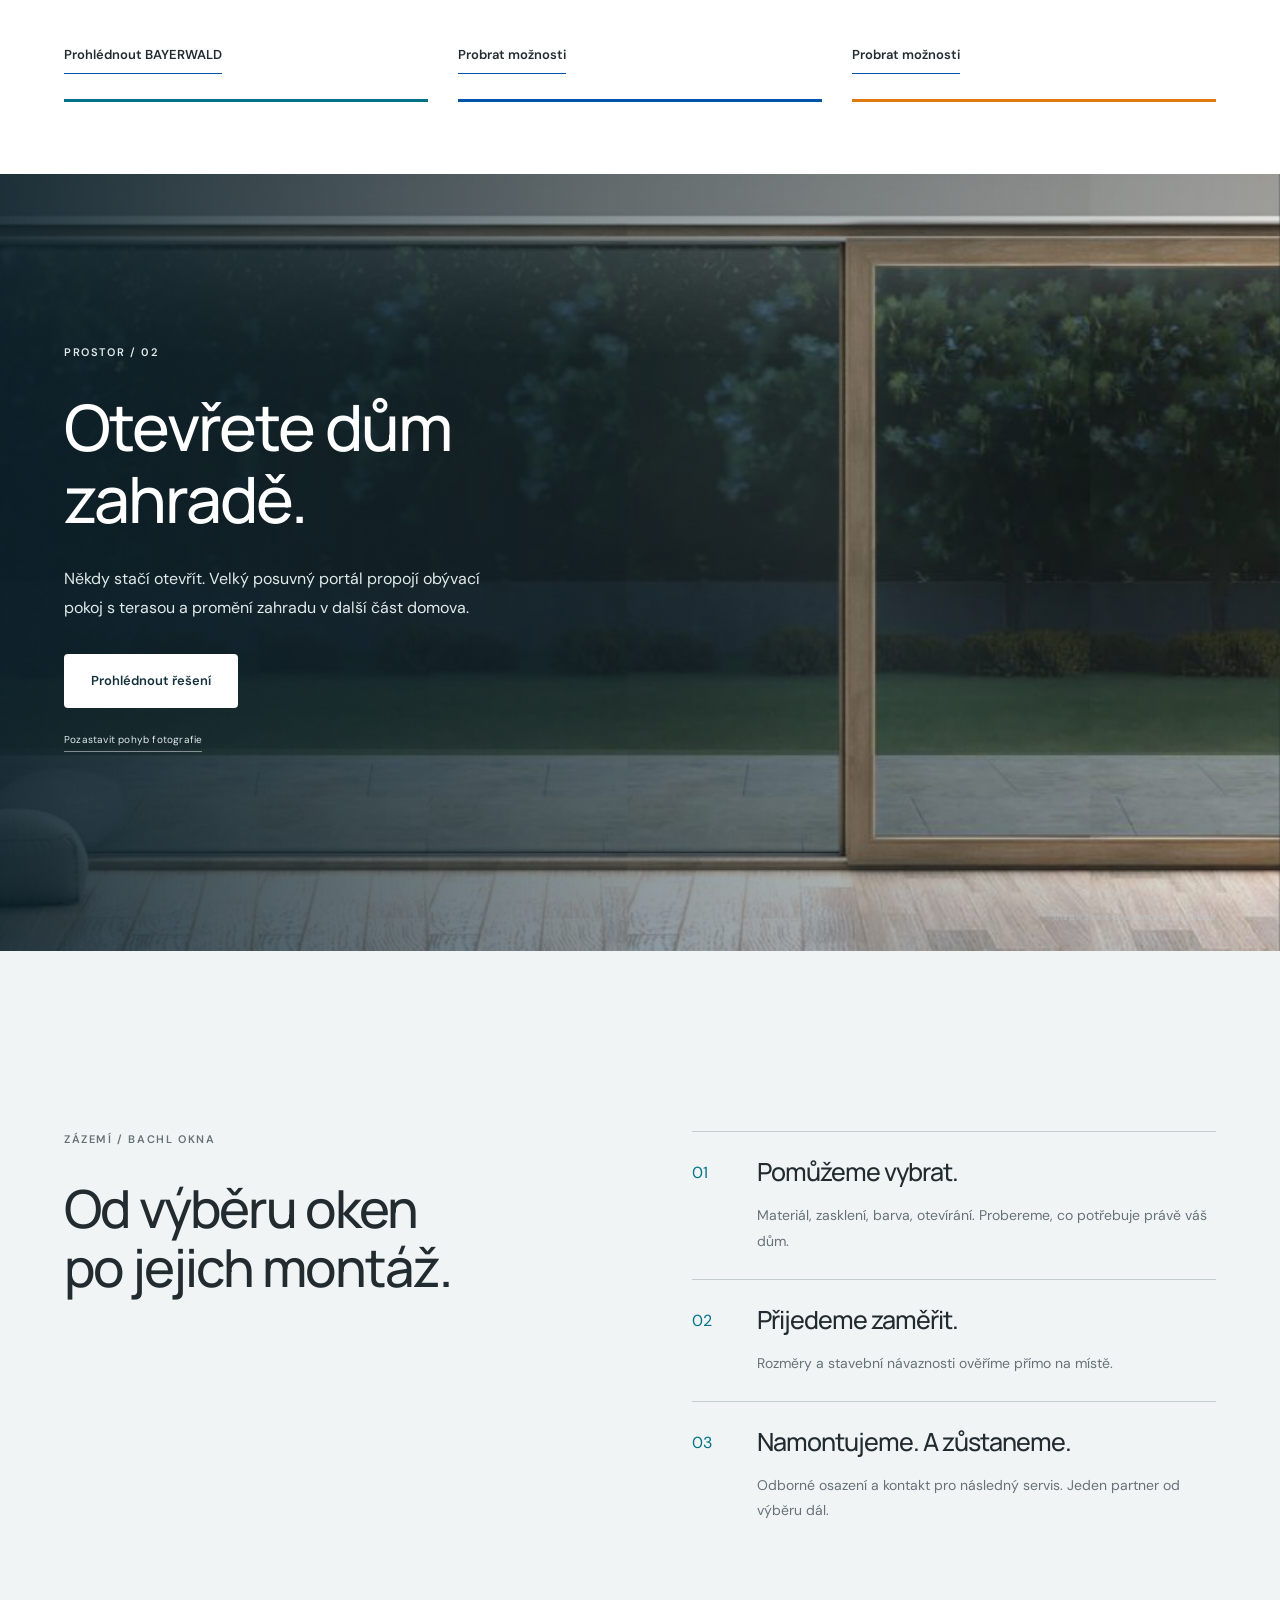
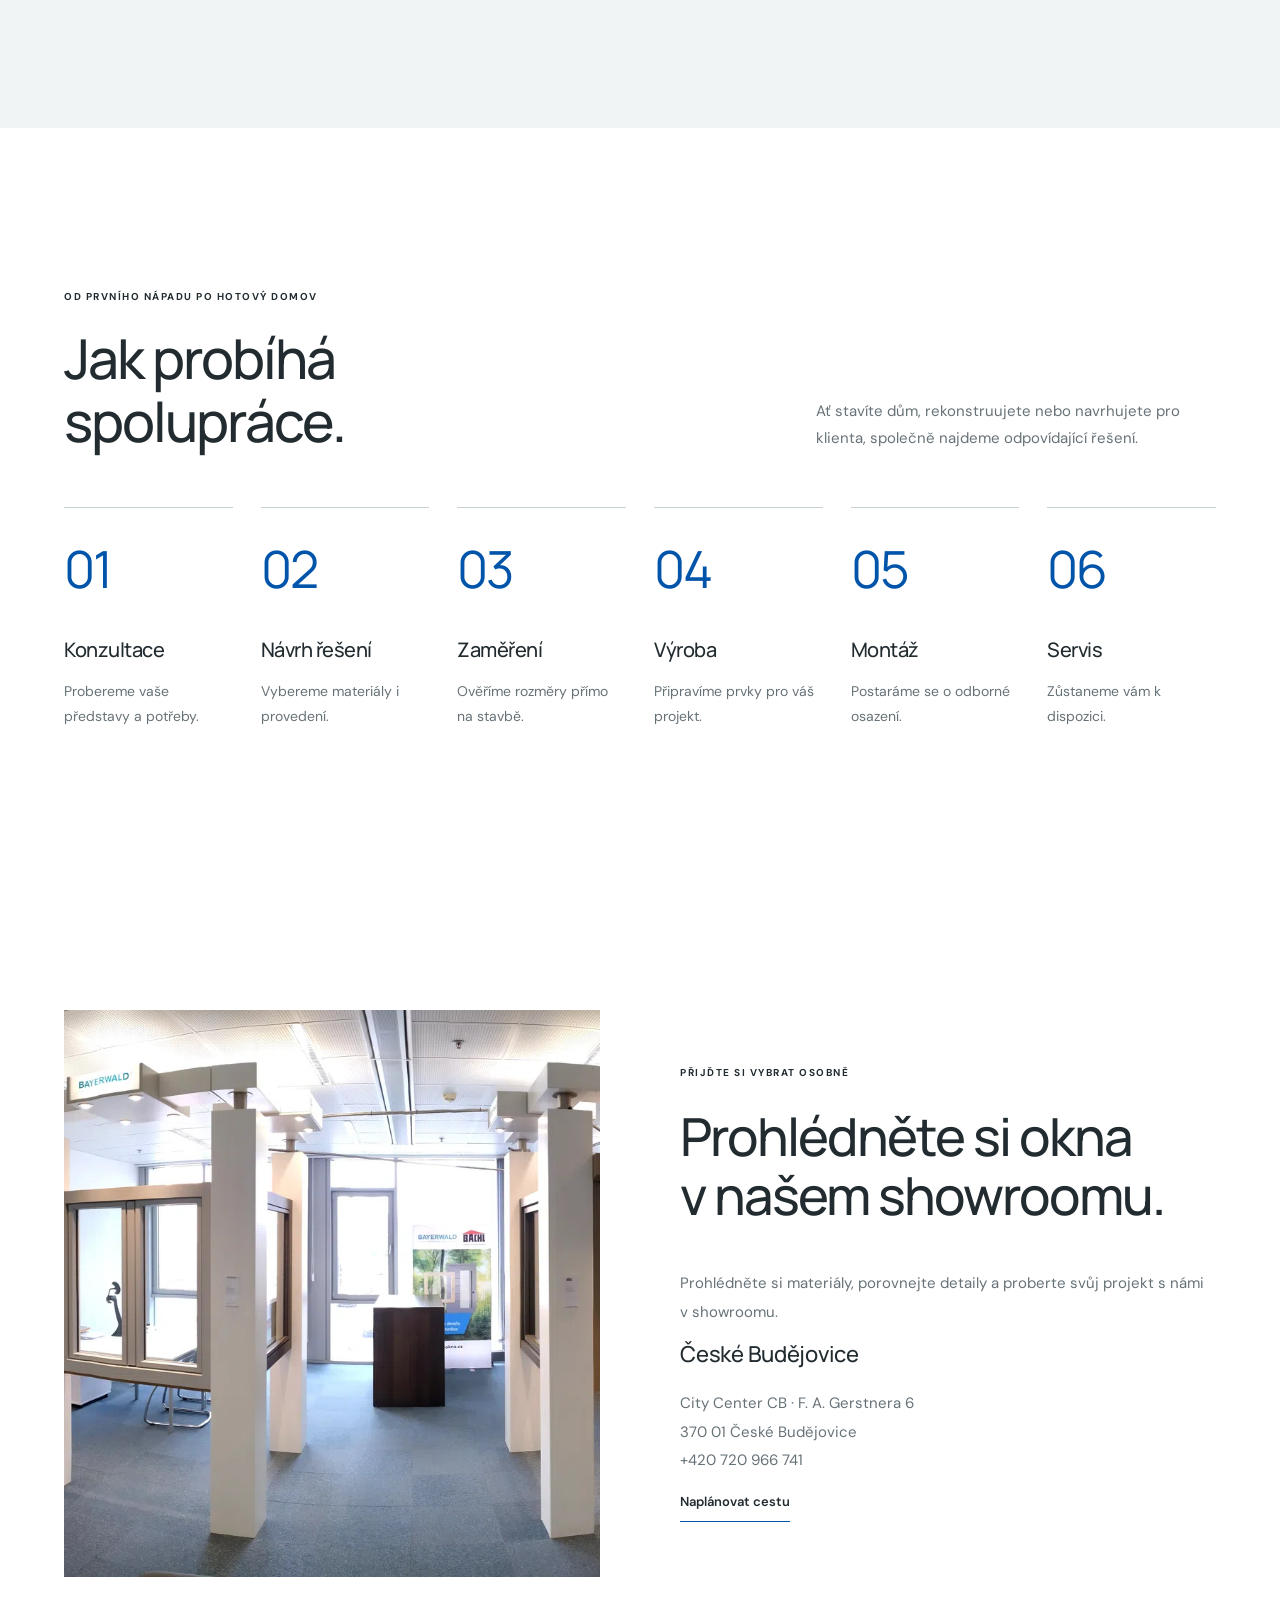
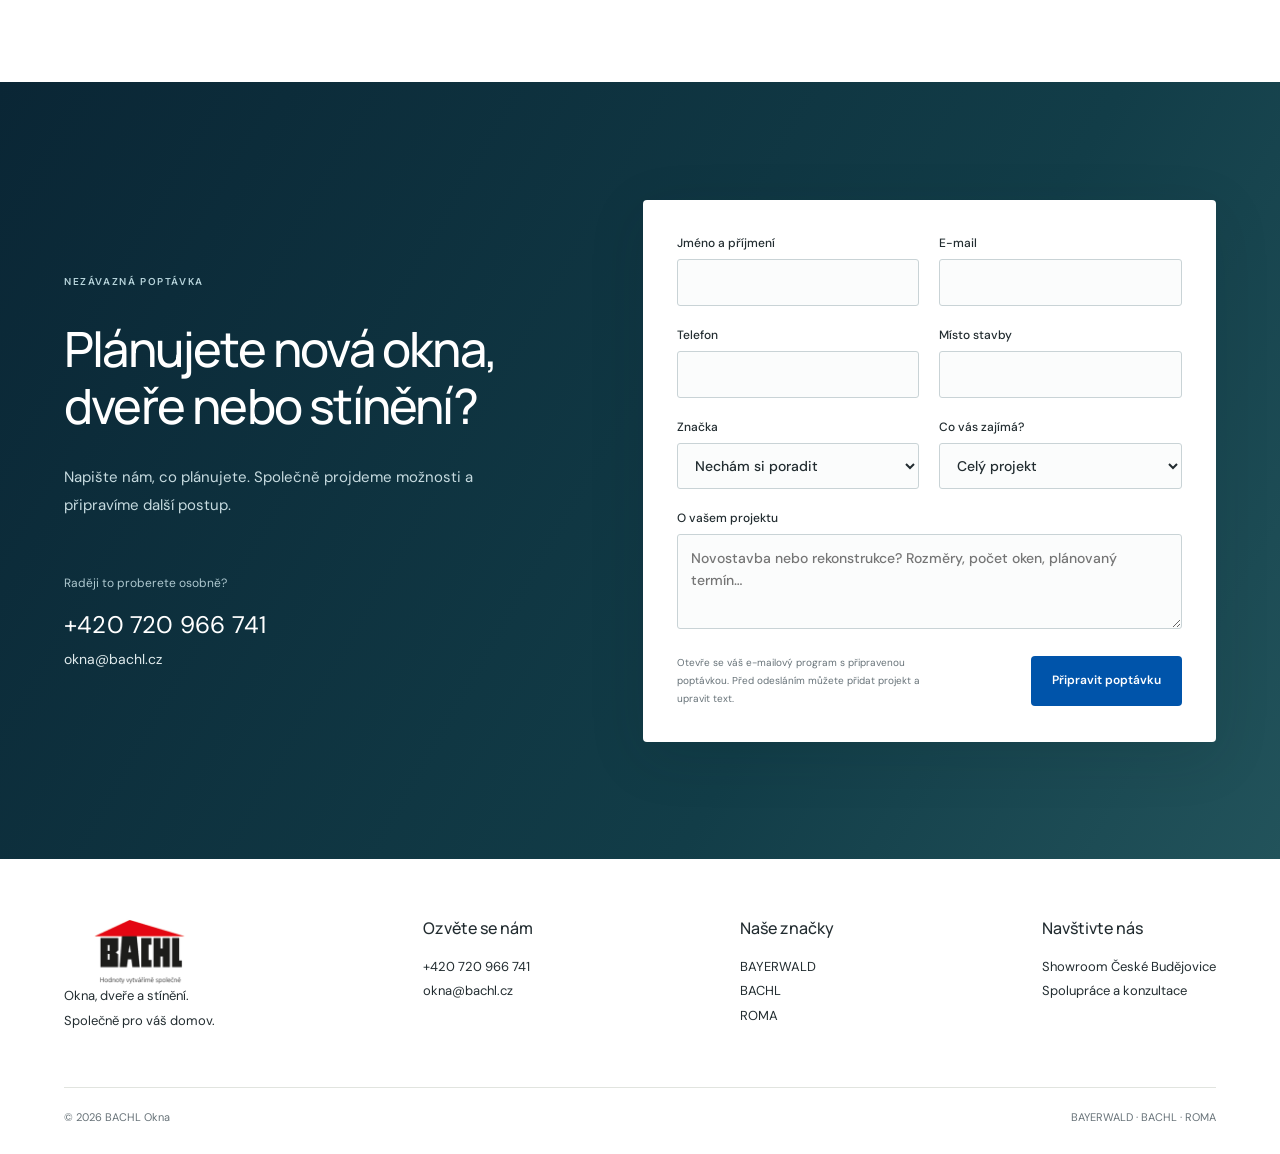
==== commit 9e50d169: "Keep one looping hero video, animate garden photo and embed inquiry form" ====
--- a/index.html
+++ b/index.html
@@ -1 +1 @@
-<!doctype html><html lang="cs"><head><meta charset="utf-8"><meta name="viewport" content="width=device-width,initial-scale=1"><meta name="description" content="Okna, dveře a stínění pro váš domov. Objevte značky BAYERWALD, BACHL a ROMA se společným zázemím BACHL Okna."><meta name="theme-color" content="#0054aa"><title>BACHL Okna | Dobrý výhled začíná doma</title><link rel="stylesheet" href="styles.css?v=4"><script src="app.js?v=4" defer></script></head><body><div id="app"></div><noscript>Pro plné zobrazení webu povolte JavaScript. Kontakt: <a href="mailto:okna@bachl.cz">okna@bachl.cz</a>, +420 720 966 741.</noscript></body></html>
+<!doctype html><html lang="cs"><head><meta charset="utf-8"><meta name="viewport" content="width=device-width,initial-scale=1"><meta name="description" content="Okna, dveře a stínění pro váš domov. Objevte značky BAYERWALD, BACHL a ROMA se společným zázemím BACHL Okna."><meta name="theme-color" content="#0054aa"><title>BACHL Okna | Dobrý výhled začíná doma</title><link rel="stylesheet" href="styles.css?v=5"><script src="app.js?v=5" defer></script></head><body><div id="app"></div><noscript>Pro plné zobrazení webu povolte JavaScript. Kontakt: <a href="mailto:okna@bachl.cz">okna@bachl.cz</a>, +420 720 966 741.</noscript></body></html>
--- a/styles.css
+++ b/styles.css
@@ -10,4 +10,9 @@
 @media(max-width:850px){:root{--header-height:111px}.mainnav{min-height:76px}.primary{top:76px}.cinema-hero{min-height:580px!important}.cinema-hero h1{font-size:62px;letter-spacing:-2px}.cinema-hero p{max-width:480px;font-size:15px}.cinema-hero .cinema-copy{padding-bottom:150px}.cinema-bottom{bottom:25px}.film-caption{display:none}.film-controls{width:100%;justify-content:space-between}.film-tabs{gap:25px}.film-tabs button{min-width:90px}.editorial-heading{gap:15px 40px}.editorial-heading p{font-size:13px}.world-copy h3{font-size:22px}.world-copy p{font-size:13px;min-height:120px}.world-photo{height:210px}.world-copy .textlink{font-size:11px}.story-heading h2{font-size:58px}.story-heading p{font-size:15px}.partner-section>.wrap{gap:5%}.service-list article{gap:12px 15px;grid-template-columns:28px 1fr;padding:22px 0}.service-list h3{font-size:21px}.service-list p{font-size:13px}.material-info h3{font-size:31px}.material-info>p{font-size:13px}.material-tabs{gap:20px}.material-tabs button{font-size:11px;gap:8px}.material-image{height:460px}.maker-grid{grid-template-columns:1fr 1fr;gap:35px}.maker-grid h2{grid-column:1/-1}.maker-grid p{font-size:14px}.editorial-faq>.wrap{grid-template-columns:1fr;gap:25px}.editorial-faq h2{font-size:43px}.cta .wrap{align-items:flex-start;flex-direction:column;gap:30px}.cta h2{font-size:55px}.cta .btn{margin:0}.product-related{gap:25px}.product-related button{font-size:12px}.section-head h2{font-size:45px}.split-photo{height:480px}}
 @media(max-width:580px){.mainnav>.btn{font-size:11px;padding:12px 15px;min-height:43px}.mainnav{gap:15px}.logo{width:88px}.mobile-toggle{font-size:22px}.secondary .wrap{min-height:35px}.editorial>section{min-height:calc(100svh - var(--header-height));padding:65px 0}.cinema-hero{height:calc(100svh - var(--header-height));min-height:620px!important;max-height:none}.cinema-media:after{background:linear-gradient(90deg,#071b25b3,#071b253d),linear-gradient(0deg,#071b25ad,transparent 55%)}.cinema-media .hero-image,.hero-video{object-position:58% center}.cinema-hero .cinema-copy{padding:35px 0 140px}.cinema-copy>.folio{font-size:9px;letter-spacing:1.3px;max-width:300px;line-height:1.8;margin-bottom:25px}.cinema-hero h1{font-size:clamp(39px,10.3vw,55px);letter-spacing:-1.5px;line-height:1.13;margin-bottom:24px}.cinema-hero p{font-size:14px;line-height:1.85;max-width:330px;margin-bottom:28px}.cinema-actions{gap:12px;align-items:flex-start;flex-direction:column}.cinema-actions .btn{font-size:12px;padding:15px 21px;min-height:48px}.film-secondary{display:none}.cinema-bottom{bottom:24px}.film-controls{gap:14px;align-items:flex-end}.film-tabs{gap:14px;flex:1}.film-tabs button{min-width:0;flex:1;font-size:9px;gap:7px;padding:12px 0;flex-direction:column;align-items:flex-start}.film-tabs span{font-size:10px}.video-pause{font-size:10px;min-width:78px;padding:11px 10px;margin-bottom:6px}.editorial-heading{display:block;margin-bottom:35px}.editorial-heading>.folio{font-size:9px;margin-bottom:23px}.editorial-heading h2{font-size:36px;line-height:1.17;letter-spacing:-1.3px}.editorial-heading p{font-size:14px;margin-top:22px}.worlds>.wrap{display:block}.worlds .editorial-heading{margin-bottom:35px}.world-row{min-height:calc(100svh - var(--header-height));padding:35px 0;margin-bottom:25px;justify-content:center;border-bottom-width:2px}.world-row:last-child{margin-bottom:0}.world-photo{height:clamp(240px,37svh,370px);margin-bottom:25px}.world-copy{flex:0}.world-copy h3{font-size:30px}.world-copy p{font-size:14px;min-height:0;margin-bottom:23px}.world-copy .brandname{font-size:10px}.world-copy .textlink{font-size:13px}.story-heading{padding:70px 0 160px}.story-heading h2{font-size:42px;letter-spacing:-1.5px;line-height:1.14}.story-heading p{font-size:14px;max-width:315px}.story-heading .folio{font-size:9px;margin-bottom:25px}.round-link{padding:14px 22px;font-size:12px;bottom:84px}.photo-caption{font-size:7px;line-height:1.8;bottom:24px;gap:15px}.partner-section>.wrap{display:block}.partner-title h2{font-size:37px;letter-spacing:-1.5px;margin-bottom:35px}.partner-title .folio{font-size:9px;margin-bottom:25px}.service-list article{padding:24px 0;gap:13px 18px;grid-template-columns:28px 1fr}.service-list h3{font-size:23px}.service-list p{font-size:14px}.service-list article>span{font-size:15px}.steps{grid-template-columns:1fr 1fr;gap:35px 25px}.step span{font-size:43px}.step h3{font-size:18px;letter-spacing:-.5px}.step p{font-size:13px}.section-head h2{font-size:37px;letter-spacing:-1.5px}.section-head p{font-size:14px}.section-head{margin-bottom:38px}.split{gap:35px}.split-photo{height:350px}.split h2{font-size:36px;line-height:1.2;letter-spacing:-1.3px}.split p{font-size:14px}.split h3{font-size:23px}.material-layout{grid-template-columns:1fr;gap:32px}.material-image{height:350px}.material-tabs{gap:30px;margin-bottom:26px}.material-tabs button{font-size:13px}.material-info h3{font-size:33px;letter-spacing:-1px}.material-info>p{font-size:14px}.material-facts{font-size:12px;margin:23px 0}.product-related{flex-wrap:wrap;gap:12px 30px;margin-top:35px}.product-related>span{width:100%;font-size:9px}.product-related button{font-size:13px}.image-index{font-size:9px}.maker-grid{grid-template-columns:1fr;gap:32px;margin-top:28px}.maker-grid h2{font-size:37px;letter-spacing:-1.5px}.maker-grid .brandname{font-size:12px;margin-bottom:15px}.maker-grid p{font-size:14px}.editorial-faq>.wrap{gap:15px}.editorial-faq h2{font-size:36px;letter-spacing:-1.3px}.editorial-faq .folio{font-size:9px}.editorial-faq summary{font-size:16px;gap:13px}.editorial-faq details p{font-size:14px;padding-left:27px}.cta h2{font-size:40px;letter-spacing:-1.5px;line-height:1.2}.cta p{font-size:14px;max-width:310px;line-height:1.8}.cta .eyebrow{font-size:9px}.cta .btn{font-size:13px}.footer-top{gap:30px}.footer h3{font-size:15px}.footer p,.footer a{font-size:12px}.dialog h2{font-size:27px}}
 .hero .cinema-bottom{height:auto;padding:0;display:flex;flex-direction:row;justify-content:space-between;align-items:flex-end;z-index:1}.hero .cinema-copy{flex-direction:initial}.hero .cinema-media{margin:0}
-@media(prefers-reduced-motion:reduce){.hero-video{transition:none}.worlds.in-view .world-photo img,.material-section.in-view .material-image img{animation:none}}
+.space-story .story-heading{padding-top:65px;padding-bottom:95px}.story-action{display:inline-flex;margin-top:15px;background:white;color:#15313c}.story-motion{display:block;margin-top:20px;padding:5px 0;border:0;border-bottom:1px solid #ffffff77;background:none;color:#e0e8ea;font-size:10px;letter-spacing:.2px}.space-story>figure>img{animation:landscape-pan 22s ease-in-out infinite alternate;animation-play-state:paused;transform-origin:60% 55%;will-change:transform}.space-story.motion-running>figure>img{animation-play-state:running}@keyframes landscape-pan{from{transform:scale(1.01) translateX(0)}to{transform:scale(1.09) translateX(-1%)}}
+.inquiry-section{background:#123846;color:white;isolation:isolate;overflow:hidden}.inquiry-section:before{content:'';position:absolute;inset:0;z-index:-1;background:linear-gradient(120deg,#0a2635 0%,#123d48 65%,#22535b 100%)}.inquiry-layout{display:grid;grid-template-columns:1fr 1.15fr;align-items:center;gap:7%}.inquiry-intro>.folio{color:#b7d4db;margin-bottom:30px;font-size:10px}.inquiry-intro h2{font-size:clamp(36px,3.8vw,60px);letter-spacing:-1.8px;line-height:1.18;margin-bottom:28px}.inquiry-intro>p{font-size:15px;color:#c7dbe0;line-height:1.9;max-width:420px}.inquiry-contact{display:flex;flex-direction:column;align-items:flex-start;gap:10px;margin-top:55px}.inquiry-contact>span{font-size:12px;color:#aec8cf;margin-bottom:8px}.inquiry-contact>a[href^="tel"]{font-size:24px;letter-spacing:.2px}.inquiry-contact>a[href^="mailto"]{font-size:14px;color:#e0ebed}.inline-inquiry{background:#fff;color:var(--ink);padding:34px;border-radius:4px;box-shadow:0 15px 55px #041c2420}.inquiry-fields{display:grid;grid-template-columns:1fr 1fr;gap:20px}.inquiry-fields label{font-size:12px;font-weight:500;line-height:1.5;display:block;min-width:0}.inquiry-fields input,.inquiry-fields select,.inquiry-fields textarea{width:100%;margin-top:7px;padding:12px 13px;border:1px solid #c9d3d6;background:#fbfcfc;color:var(--ink);border-radius:3px;font:inherit;font-size:14px;min-height:46px}.inquiry-fields input:focus,.inquiry-fields select:focus,.inquiry-fields textarea:focus{outline:2px solid var(--accent);outline-offset:1px}.inquiry-fields .wide{grid-column:1/-1}.inquiry-fields textarea{height:95px;min-height:75px;resize:vertical;line-height:1.6}.inquiry-submit{margin-top:20px;display:flex;gap:25px;justify-content:space-between;align-items:center}.inquiry-submit p{font-size:10px;line-height:1.8;color:var(--muted);margin:0;max-width:265px}.inquiry-submit .btn{font-size:12px;flex-shrink:0;padding:16px 21px;min-height:50px}.inline-inquiry .mail-result{font-size:12px;line-height:1.8;color:var(--teal);margin:15px 0 0}.inline-inquiry .mail-result:empty{display:none}
+@media(max-width:1000px){.inquiry-layout{gap:5%;grid-template-columns:1fr 1.25fr}.inline-inquiry{padding:25px}.inquiry-fields{gap:17px}.inquiry-intro h2{font-size:38px;letter-spacing:-1px}.inquiry-submit{flex-direction:column;align-items:stretch;gap:18px}.inquiry-submit p{max-width:none}.inquiry-submit .btn{align-self:flex-start}.inquiry-contact{margin-top:35px}}
+@media(max-width:750px){.inquiry-layout{grid-template-columns:1fr;gap:35px}.inquiry-intro h2{font-size:39px;max-width:550px}.inquiry-intro>p{font-size:14px;max-width:500px}.inquiry-contact{margin-top:25px}.inquiry-contact>a[href^="tel"]{font-size:21px}.inline-inquiry{padding:26px}.inquiry-submit{flex-direction:row;align-items:center}.inquiry-submit p{max-width:280px}.inquiry-submit .btn{align-self:auto}.space-story .story-heading{padding-top:65px;padding-bottom:95px}}
+@media(max-width:480px){.inquiry-intro h2{font-size:34px;letter-spacing:-1px}.inquiry-intro>.folio{margin-bottom:25px}.inline-inquiry{padding:24px 20px}.inquiry-fields{grid-template-columns:1fr;gap:18px}.inquiry-fields .wide{grid-column:1}.inquiry-fields input,.inquiry-fields select,.inquiry-fields textarea{font-size:16px}.inquiry-submit{flex-direction:column;align-items:stretch;gap:18px}.inquiry-submit .btn{width:100%;align-self:stretch}.inquiry-submit p{max-width:none;font-size:11px}.story-motion{font-size:10px}.film-controls{justify-content:flex-end}.film-caption{display:block;max-width:180px}.film-caption>span{font-size:8px}.film-caption small{font-size:8px;line-height:1.7}.video-pause{margin:0}}
+@media(prefers-reduced-motion:reduce){.hero-video{transition:none}.worlds.in-view .world-photo img,.material-section.in-view .material-image img{animation:none}.space-story>figure>img{animation:none;transform:none}}
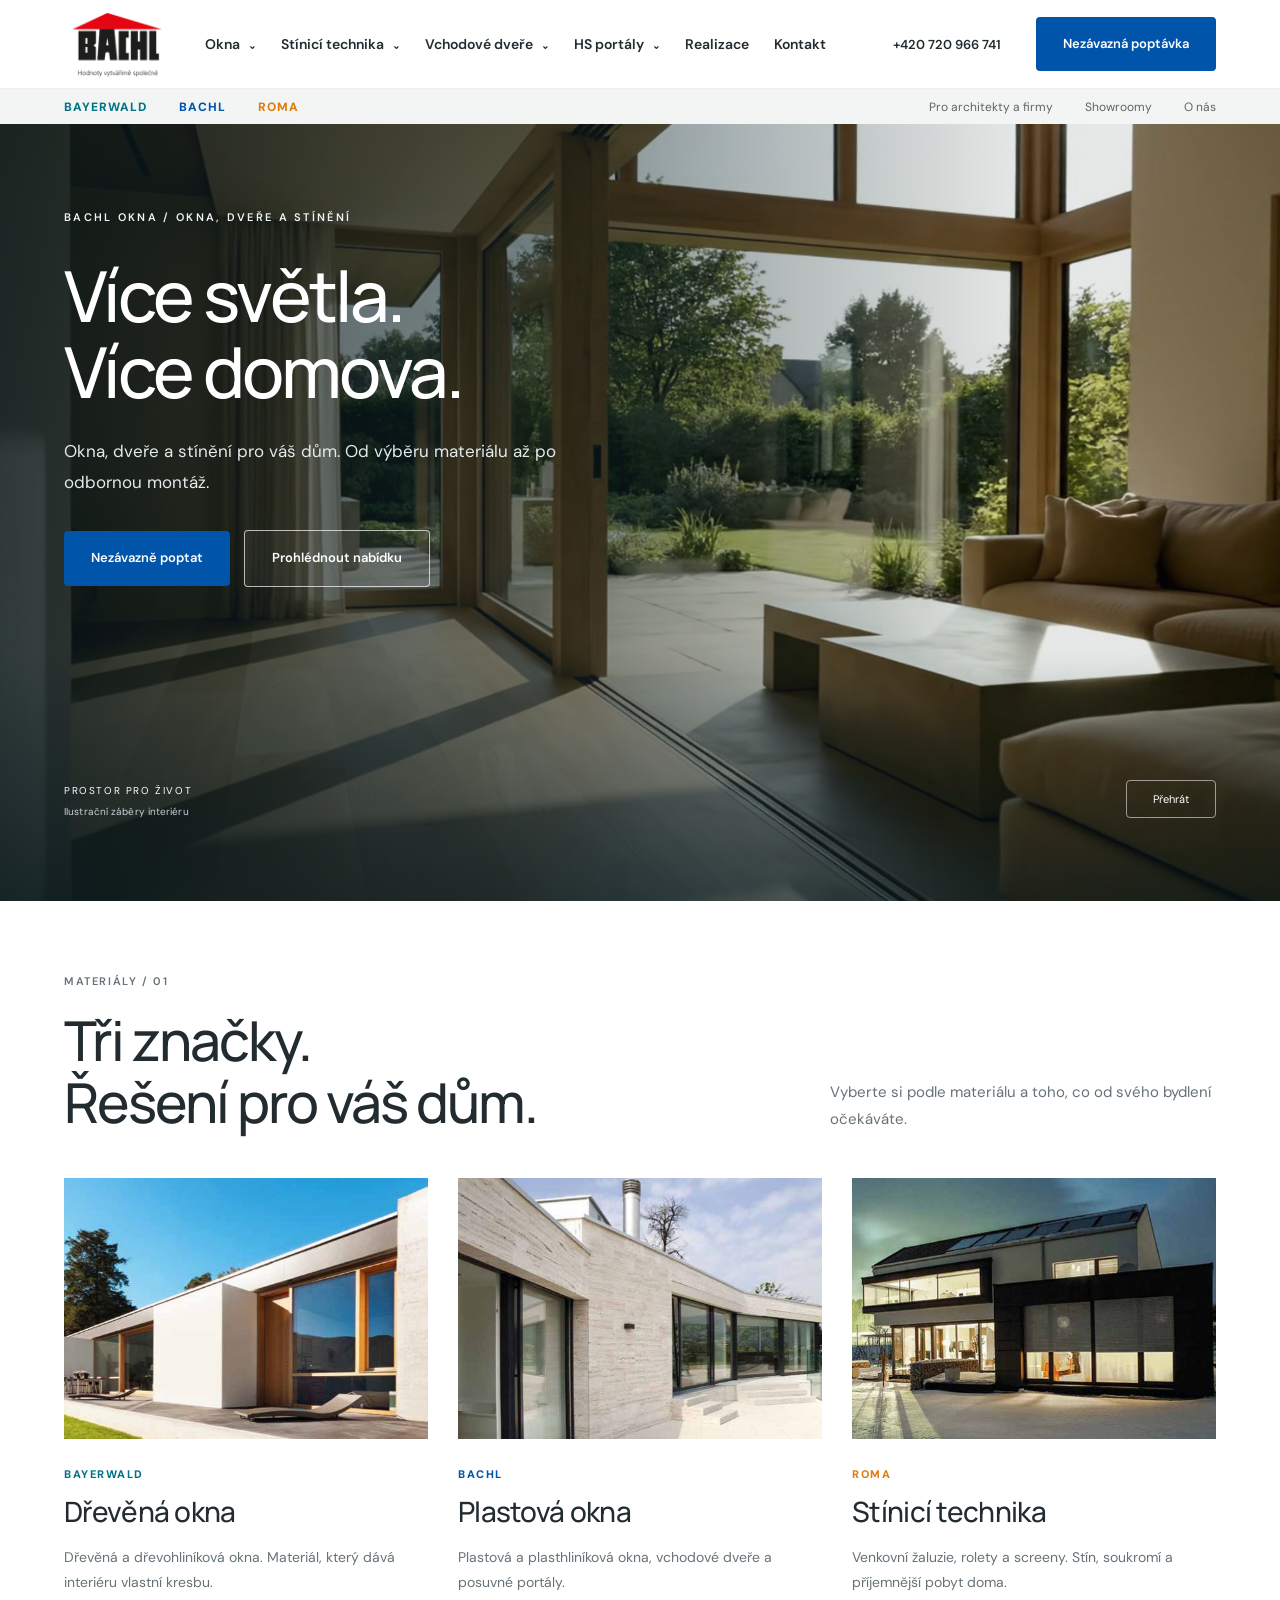
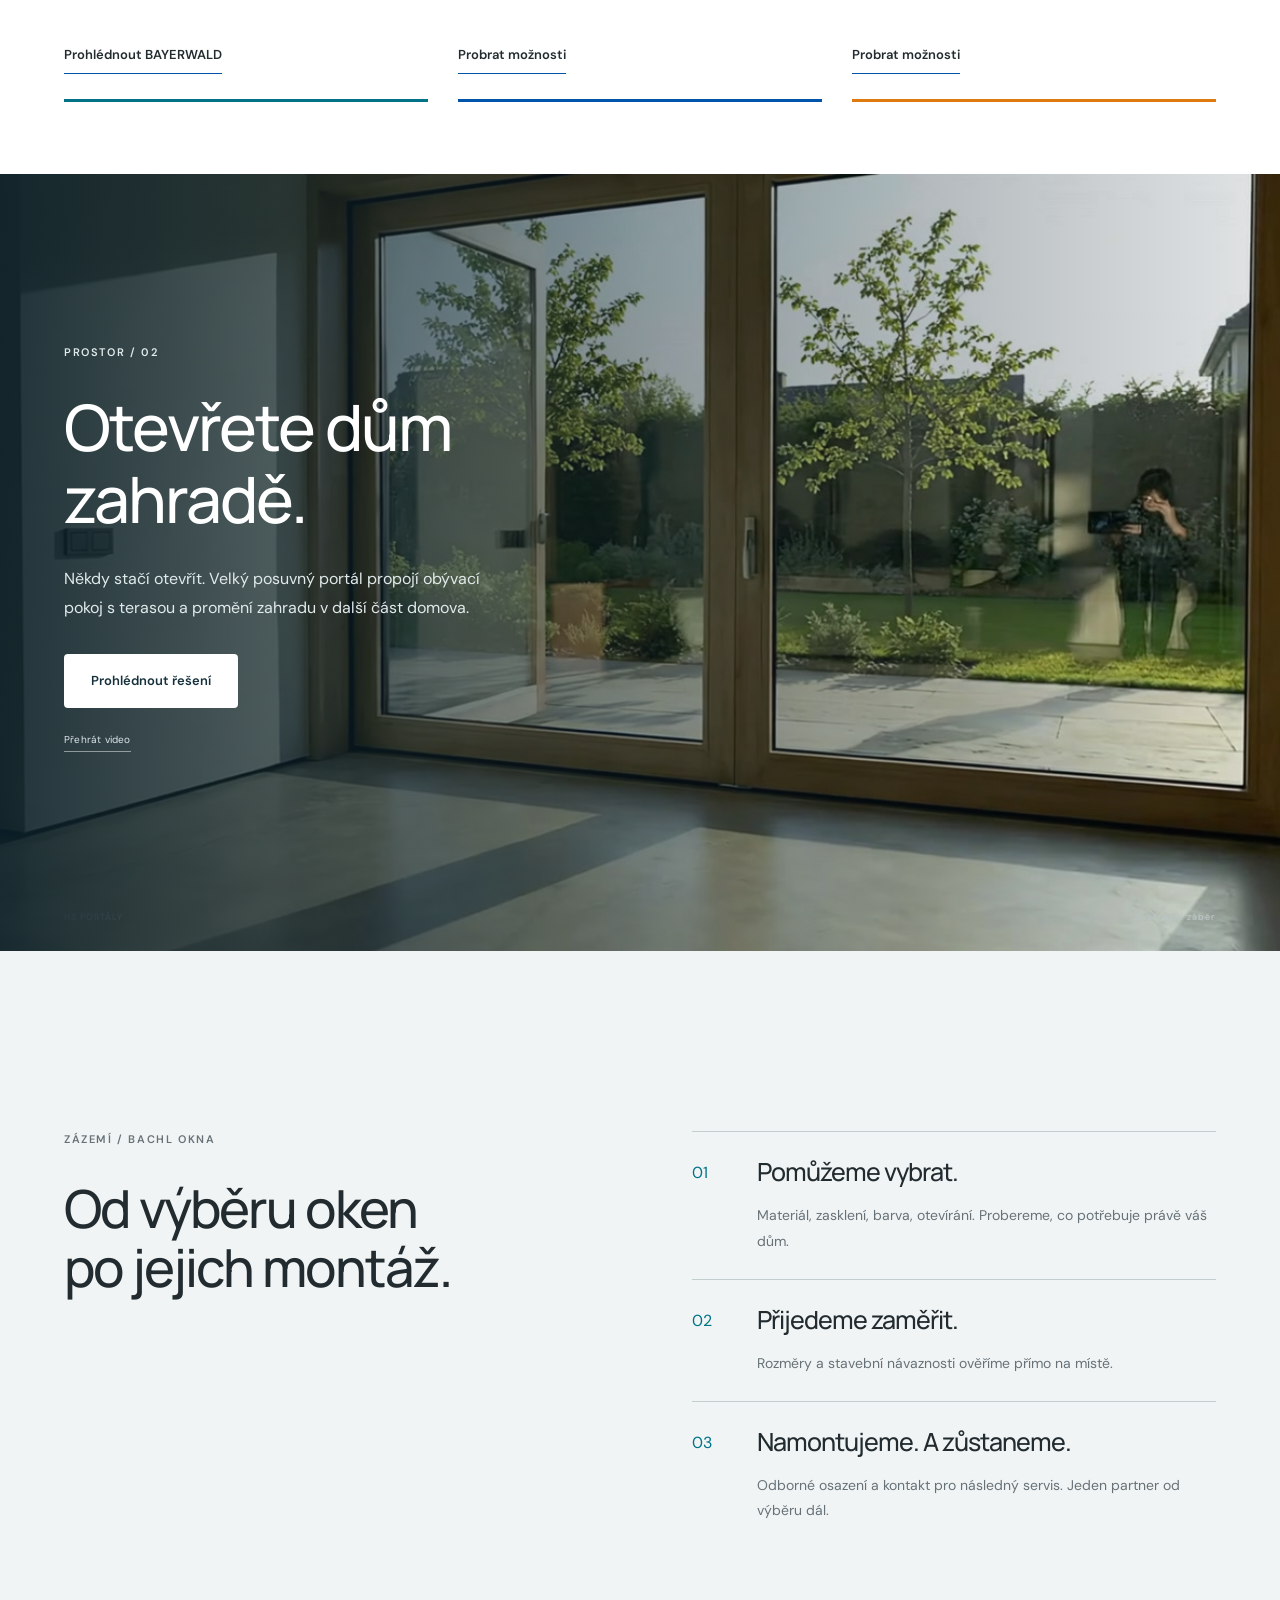
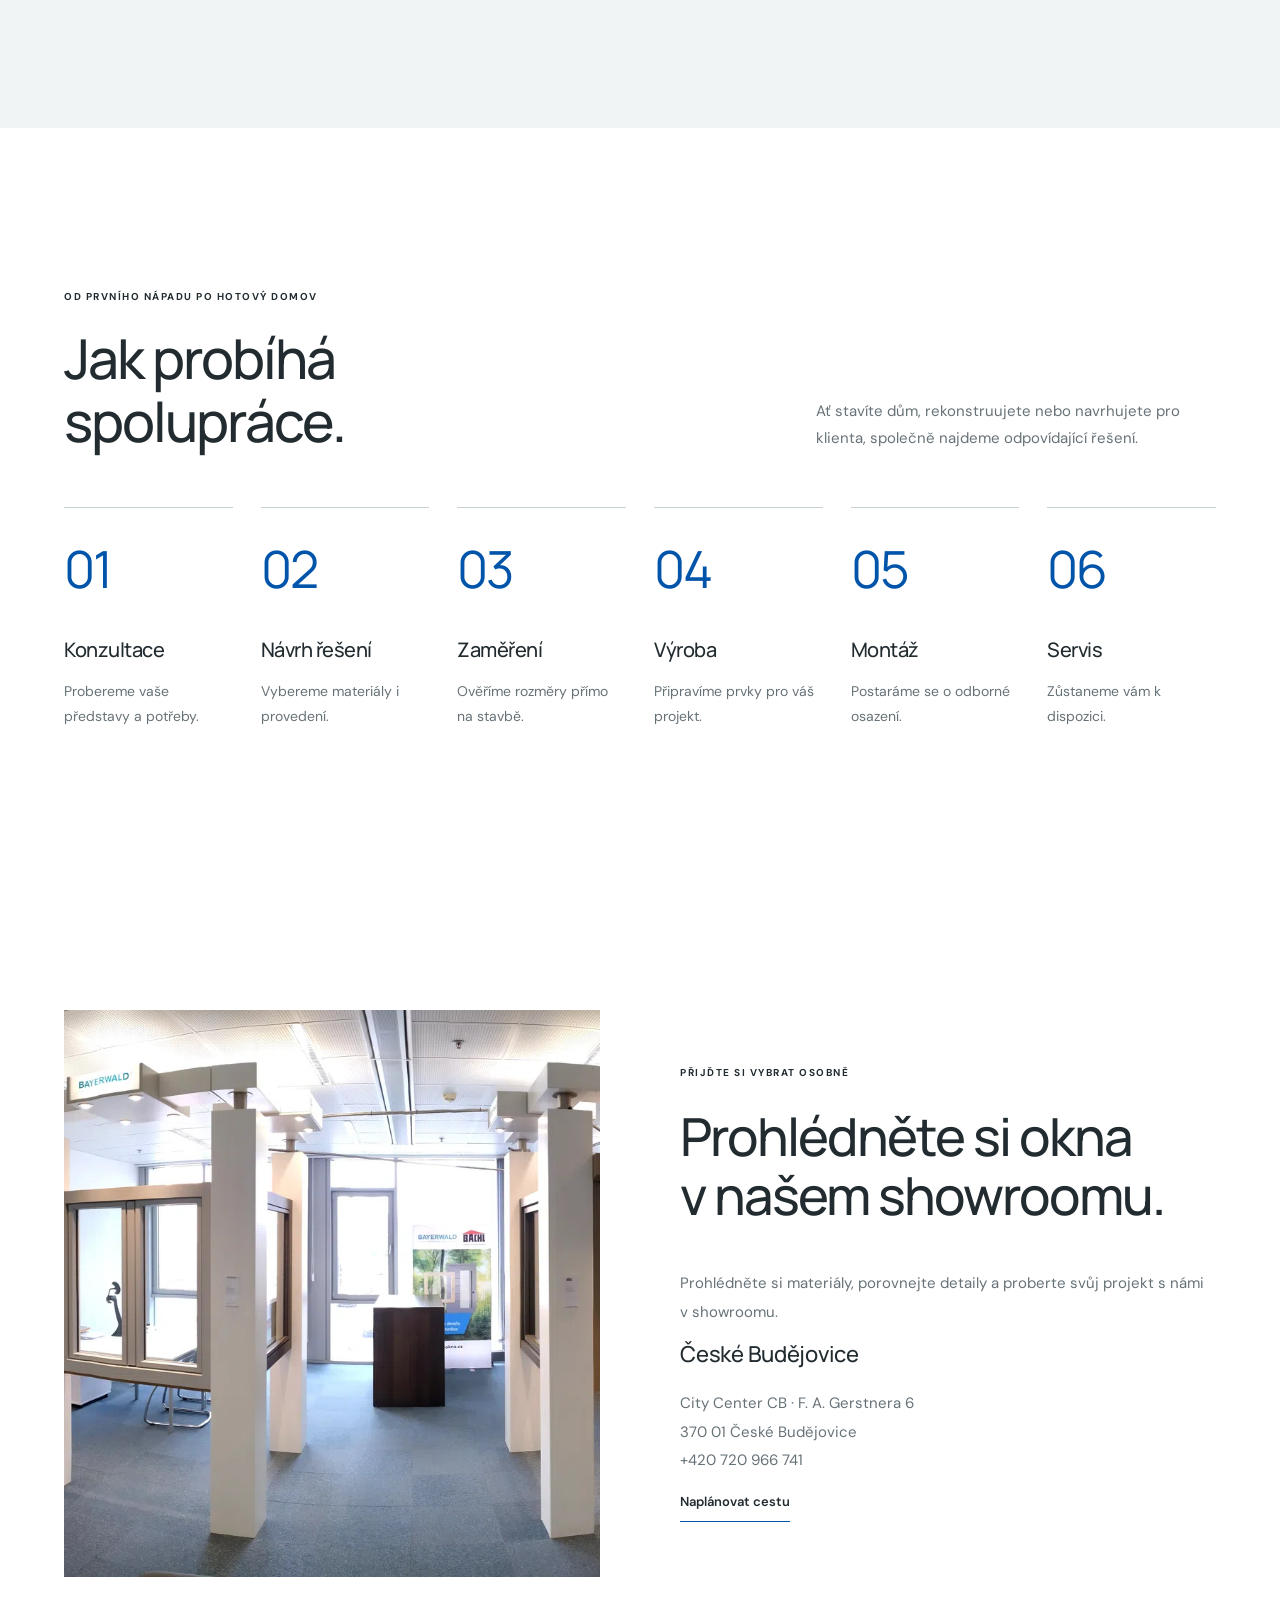
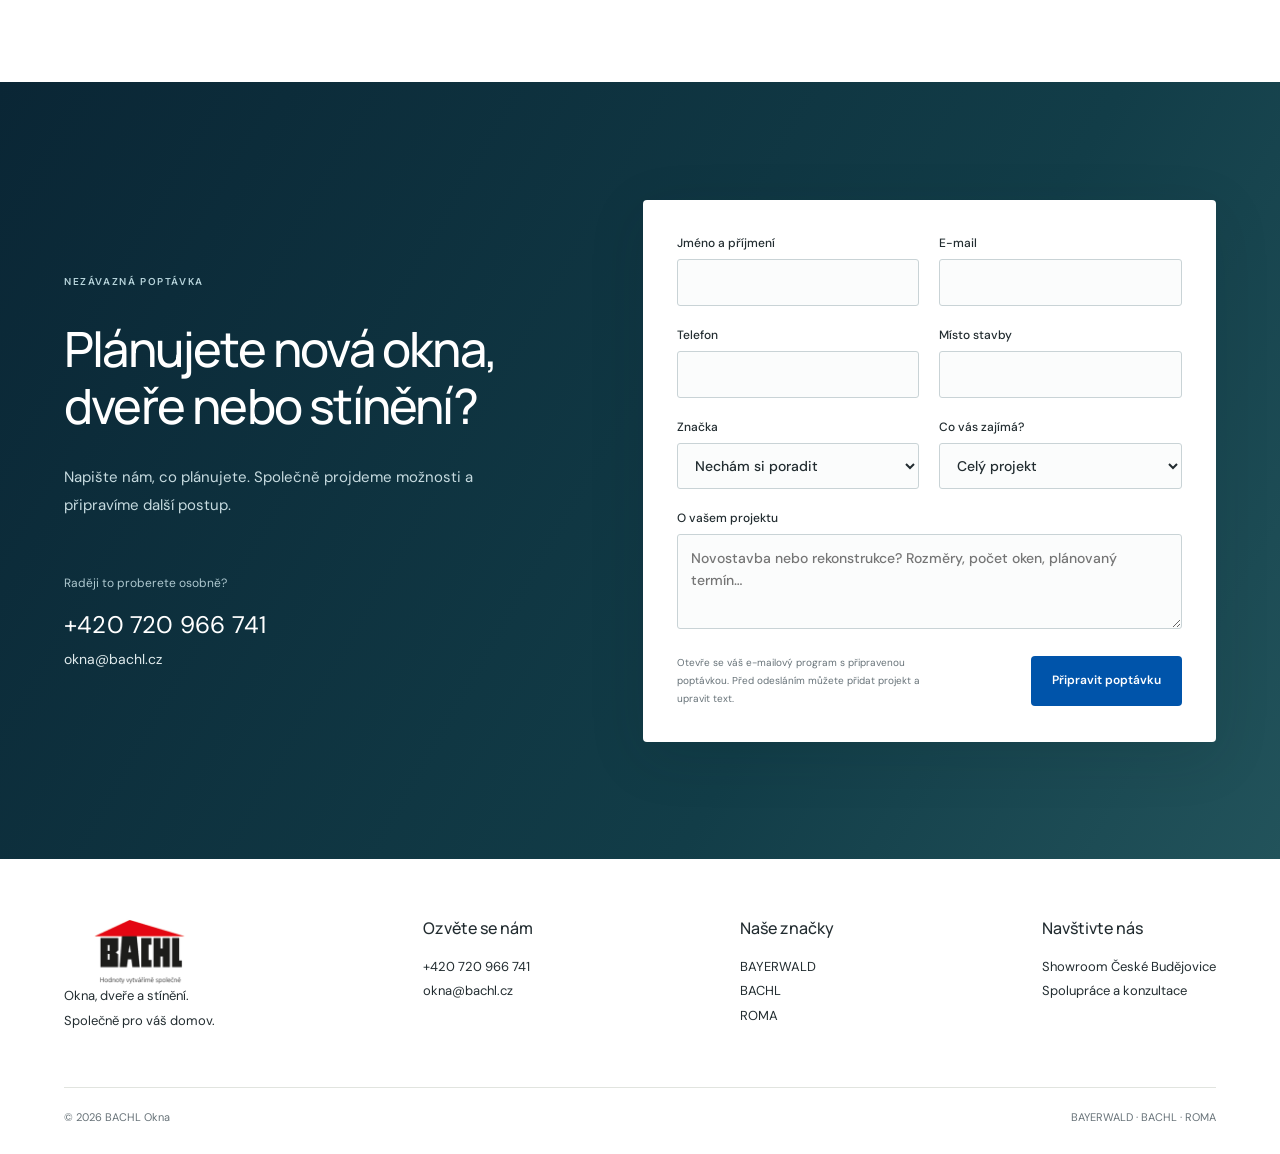
==== commit ddcb11c0: "Use supplied garden opening video in the garden section" ====
--- a/index.html
+++ b/index.html
@@ -1 +1 @@
-<!doctype html><html lang="cs"><head><meta charset="utf-8"><meta name="viewport" content="width=device-width,initial-scale=1"><meta name="description" content="Okna, dveře a stínění pro váš domov. Objevte značky BAYERWALD, BACHL a ROMA se společným zázemím BACHL Okna."><meta name="theme-color" content="#0054aa"><title>BACHL Okna | Dobrý výhled začíná doma</title><link rel="stylesheet" href="styles.css?v=5"><script src="app.js?v=5" defer></script></head><body><div id="app"></div><noscript>Pro plné zobrazení webu povolte JavaScript. Kontakt: <a href="mailto:okna@bachl.cz">okna@bachl.cz</a>, +420 720 966 741.</noscript></body></html>
+<!doctype html><html lang="cs"><head><meta charset="utf-8"><meta name="viewport" content="width=device-width,initial-scale=1"><meta name="description" content="Okna, dveře a stínění pro váš domov. Objevte značky BAYERWALD, BACHL a ROMA se společným zázemím BACHL Okna."><meta name="theme-color" content="#0054aa"><title>BACHL Okna | Dobrý výhled začíná doma</title><link rel="stylesheet" href="styles.css?v=6"><script src="app.js?v=6" defer></script></head><body><div id="app"></div><noscript>Pro plné zobrazení webu povolte JavaScript. Kontakt: <a href="mailto:okna@bachl.cz">okna@bachl.cz</a>, +420 720 966 741.</noscript></body></html>
--- a/styles.css
+++ b/styles.css
@@ -15,4 +15,5 @@
 @media(max-width:1000px){.inquiry-layout{gap:5%;grid-template-columns:1fr 1.25fr}.inline-inquiry{padding:25px}.inquiry-fields{gap:17px}.inquiry-intro h2{font-size:38px;letter-spacing:-1px}.inquiry-submit{flex-direction:column;align-items:stretch;gap:18px}.inquiry-submit p{max-width:none}.inquiry-submit .btn{align-self:flex-start}.inquiry-contact{margin-top:35px}}
 @media(max-width:750px){.inquiry-layout{grid-template-columns:1fr;gap:35px}.inquiry-intro h2{font-size:39px;max-width:550px}.inquiry-intro>p{font-size:14px;max-width:500px}.inquiry-contact{margin-top:25px}.inquiry-contact>a[href^="tel"]{font-size:21px}.inline-inquiry{padding:26px}.inquiry-submit{flex-direction:row;align-items:center}.inquiry-submit p{max-width:280px}.inquiry-submit .btn{align-self:auto}.space-story .story-heading{padding-top:65px;padding-bottom:95px}}
 @media(max-width:480px){.inquiry-intro h2{font-size:34px;letter-spacing:-1px}.inquiry-intro>.folio{margin-bottom:25px}.inline-inquiry{padding:24px 20px}.inquiry-fields{grid-template-columns:1fr;gap:18px}.inquiry-fields .wide{grid-column:1}.inquiry-fields input,.inquiry-fields select,.inquiry-fields textarea{font-size:16px}.inquiry-submit{flex-direction:column;align-items:stretch;gap:18px}.inquiry-submit .btn{width:100%;align-self:stretch}.inquiry-submit p{max-width:none;font-size:11px}.story-motion{font-size:10px}.film-controls{justify-content:flex-end}.film-caption{display:block;max-width:180px}.film-caption>span{font-size:8px}.film-caption small{font-size:8px;line-height:1.7}.video-pause{margin:0}}
-@media(prefers-reduced-motion:reduce){.hero-video{transition:none}.worlds.in-view .world-photo img,.material-section.in-view .material-image img{animation:none}.space-story>figure>img{animation:none;transform:none}}
+.space-story>figure>img{animation:none;transform:none;will-change:auto}.garden-video{position:absolute;inset:0;width:100%;height:100%;object-fit:cover;object-position:center;opacity:0;transition:opacity .4s}.garden-video.ready{opacity:1}@media(max-width:580px){.garden-video{object-position:58% center}}
+@media(prefers-reduced-motion:reduce){.hero-video,.garden-video{transition:none}.worlds.in-view .world-photo img,.material-section.in-view .material-image img{animation:none}.space-story>figure>img{animation:none;transform:none}}
